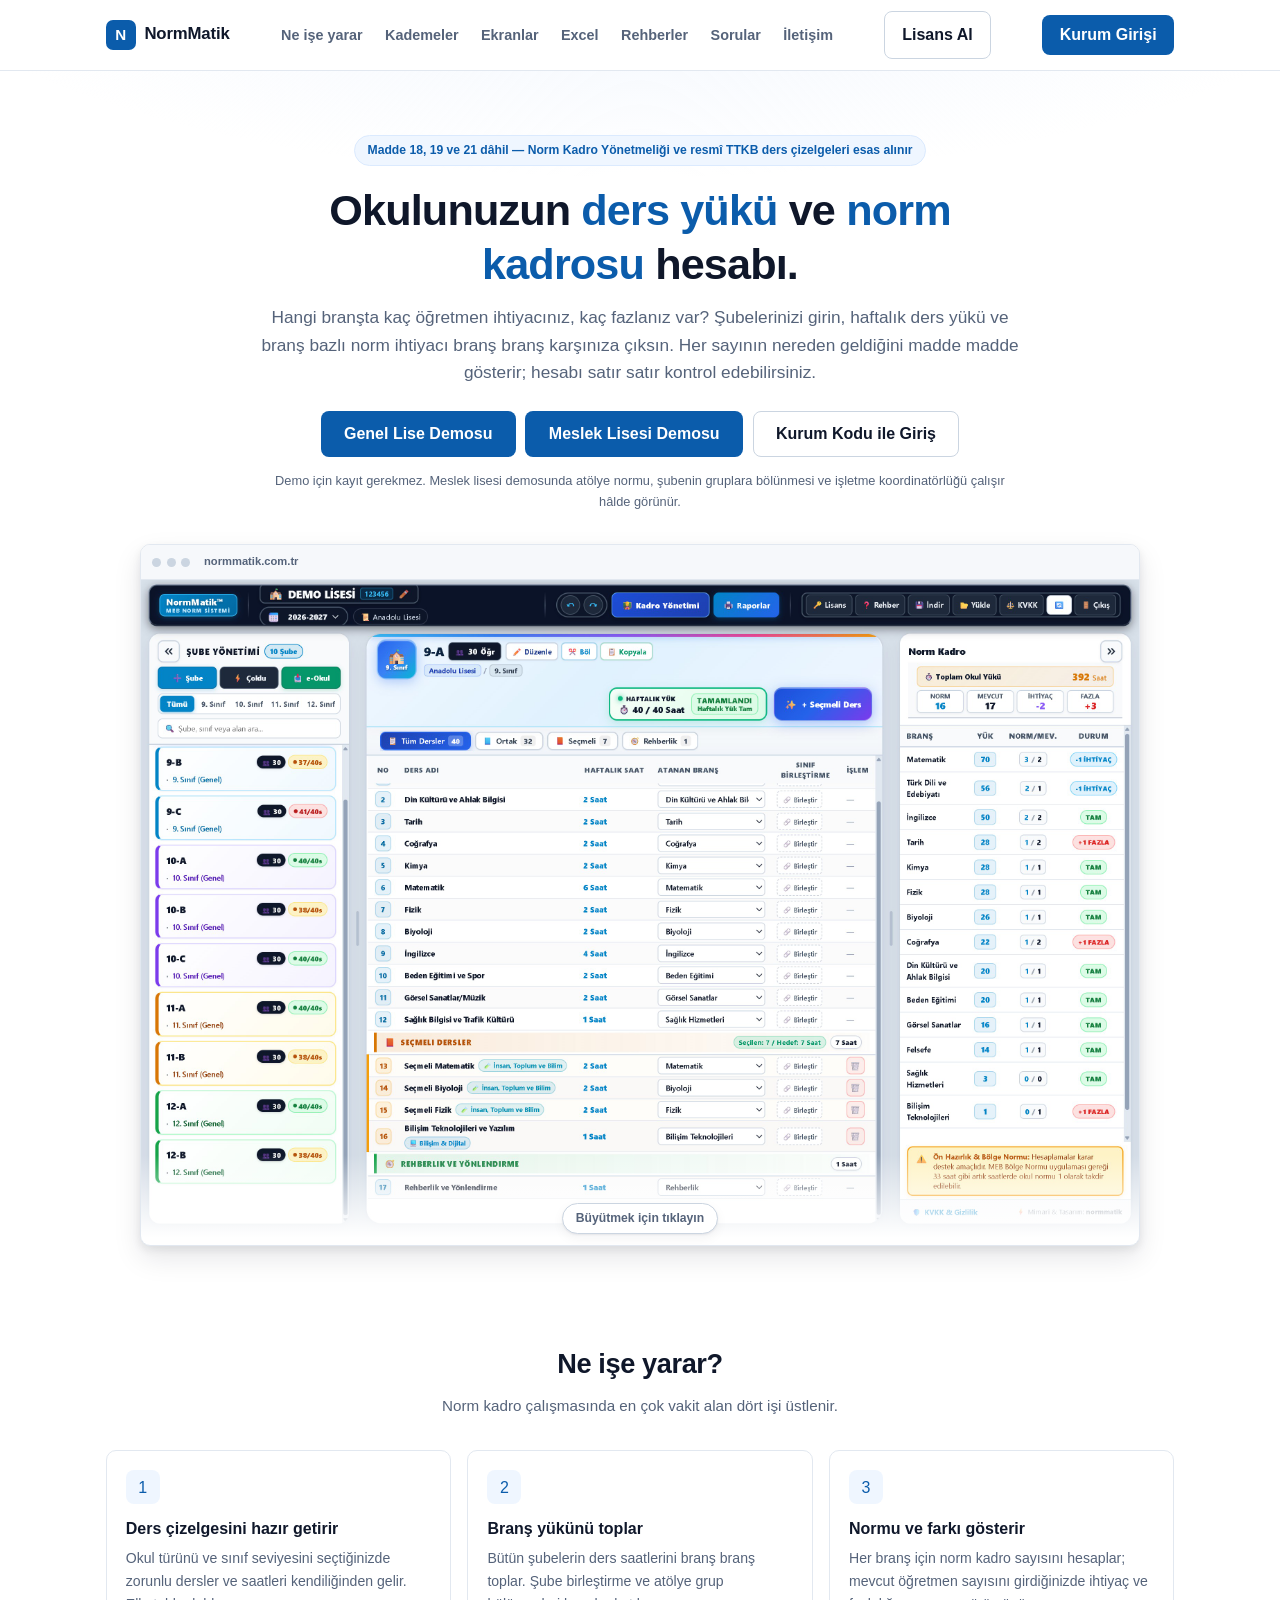
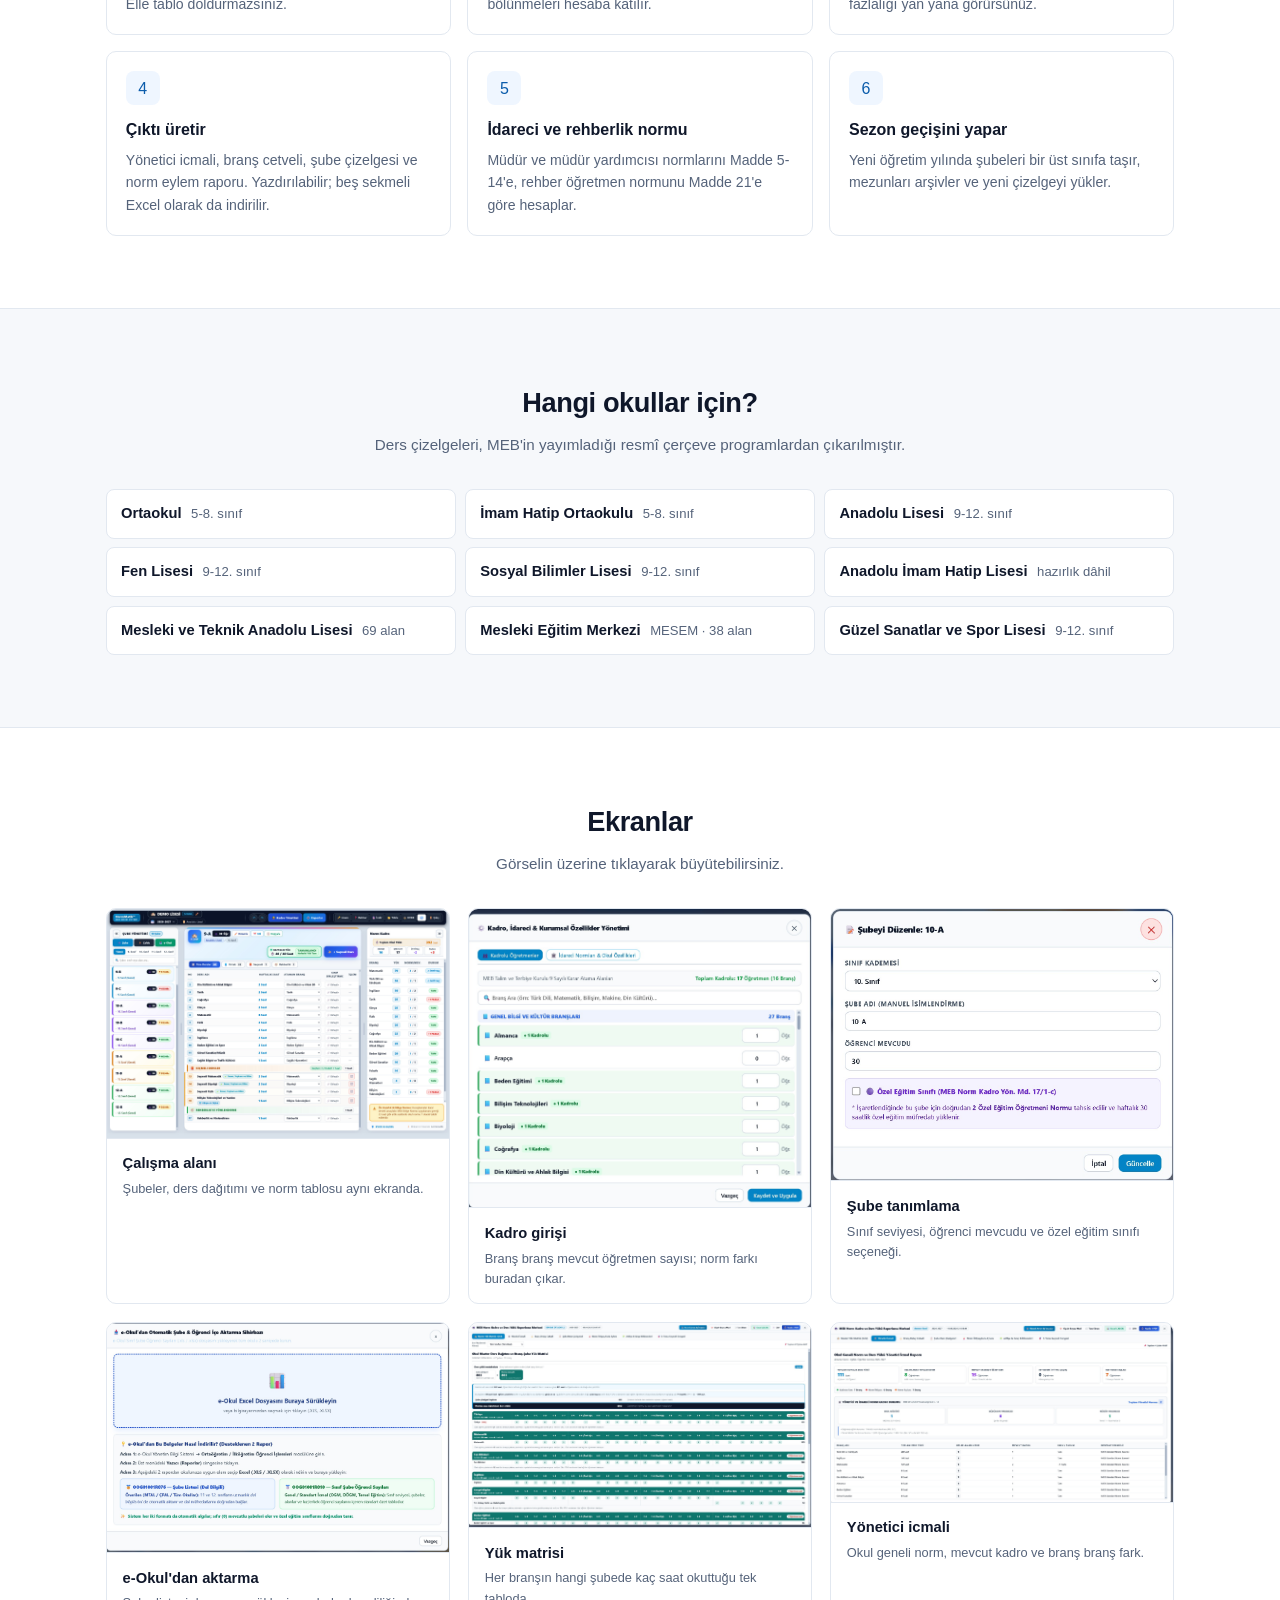
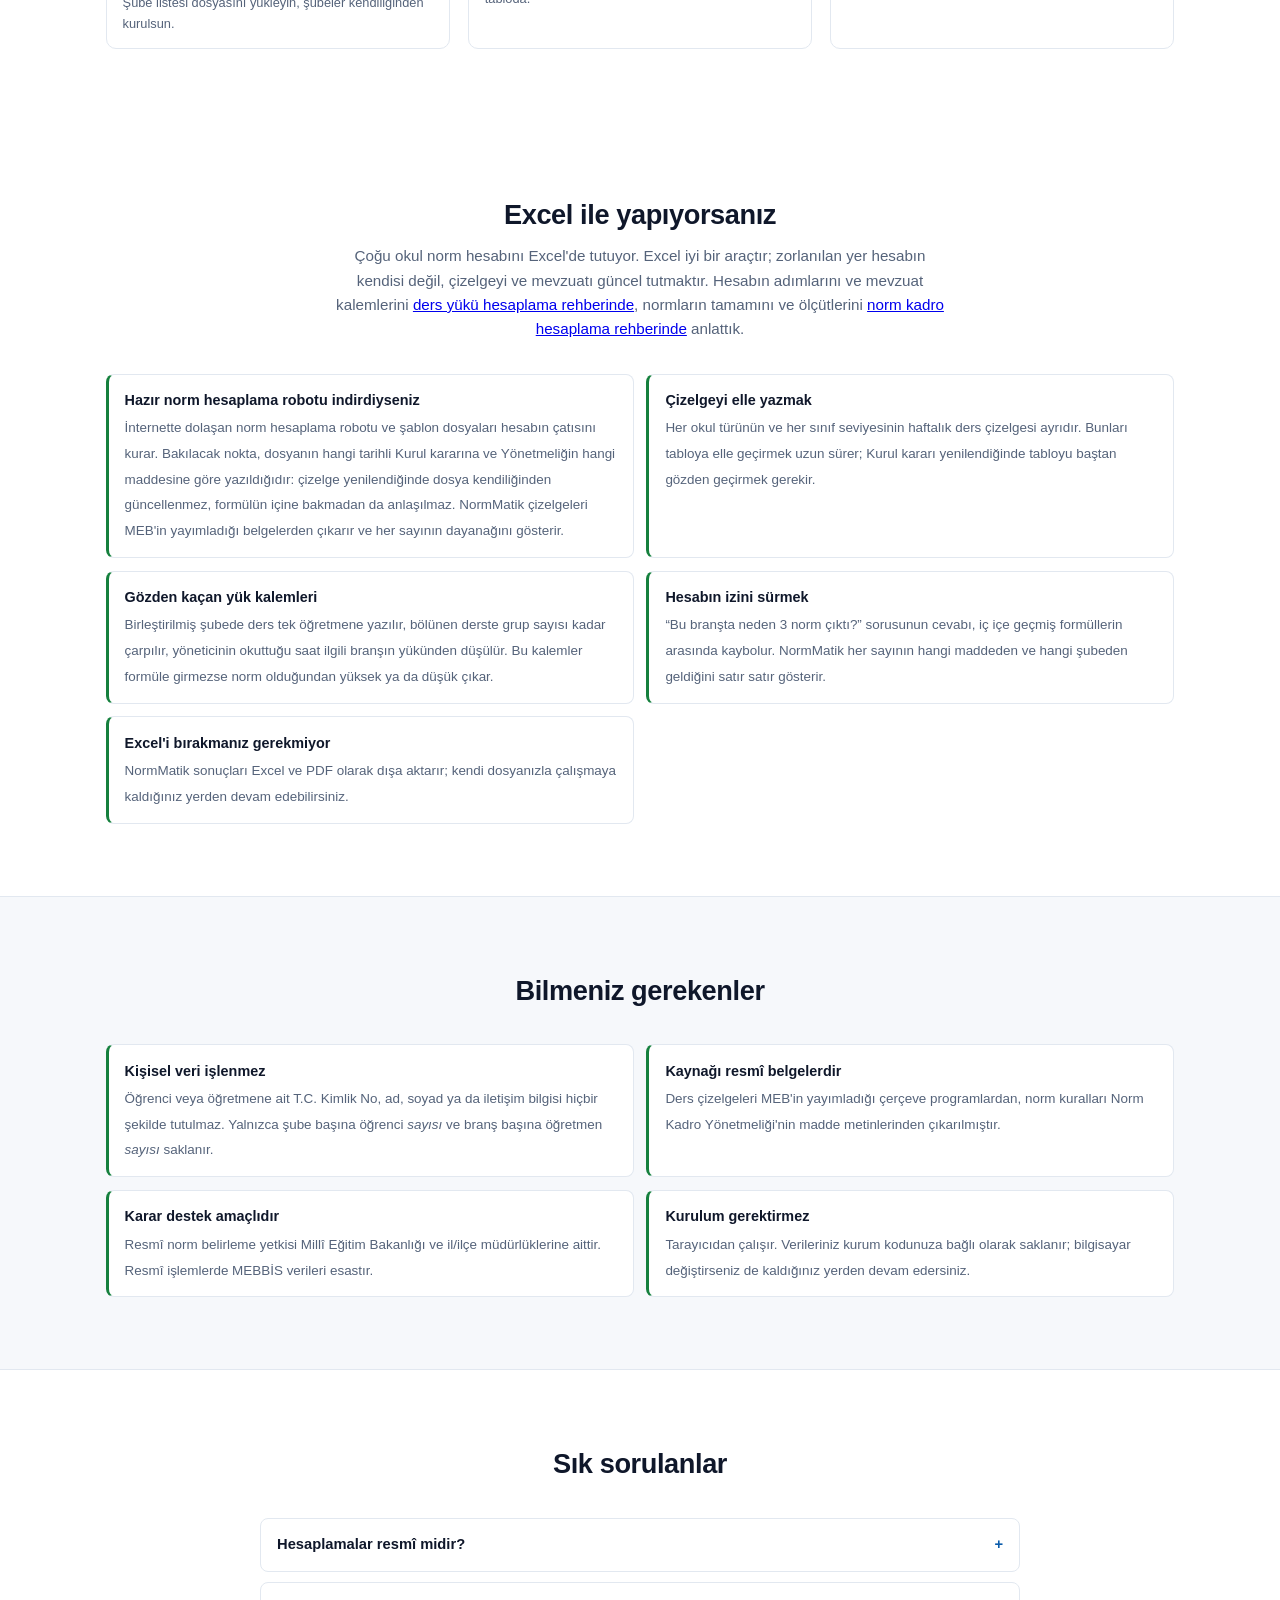
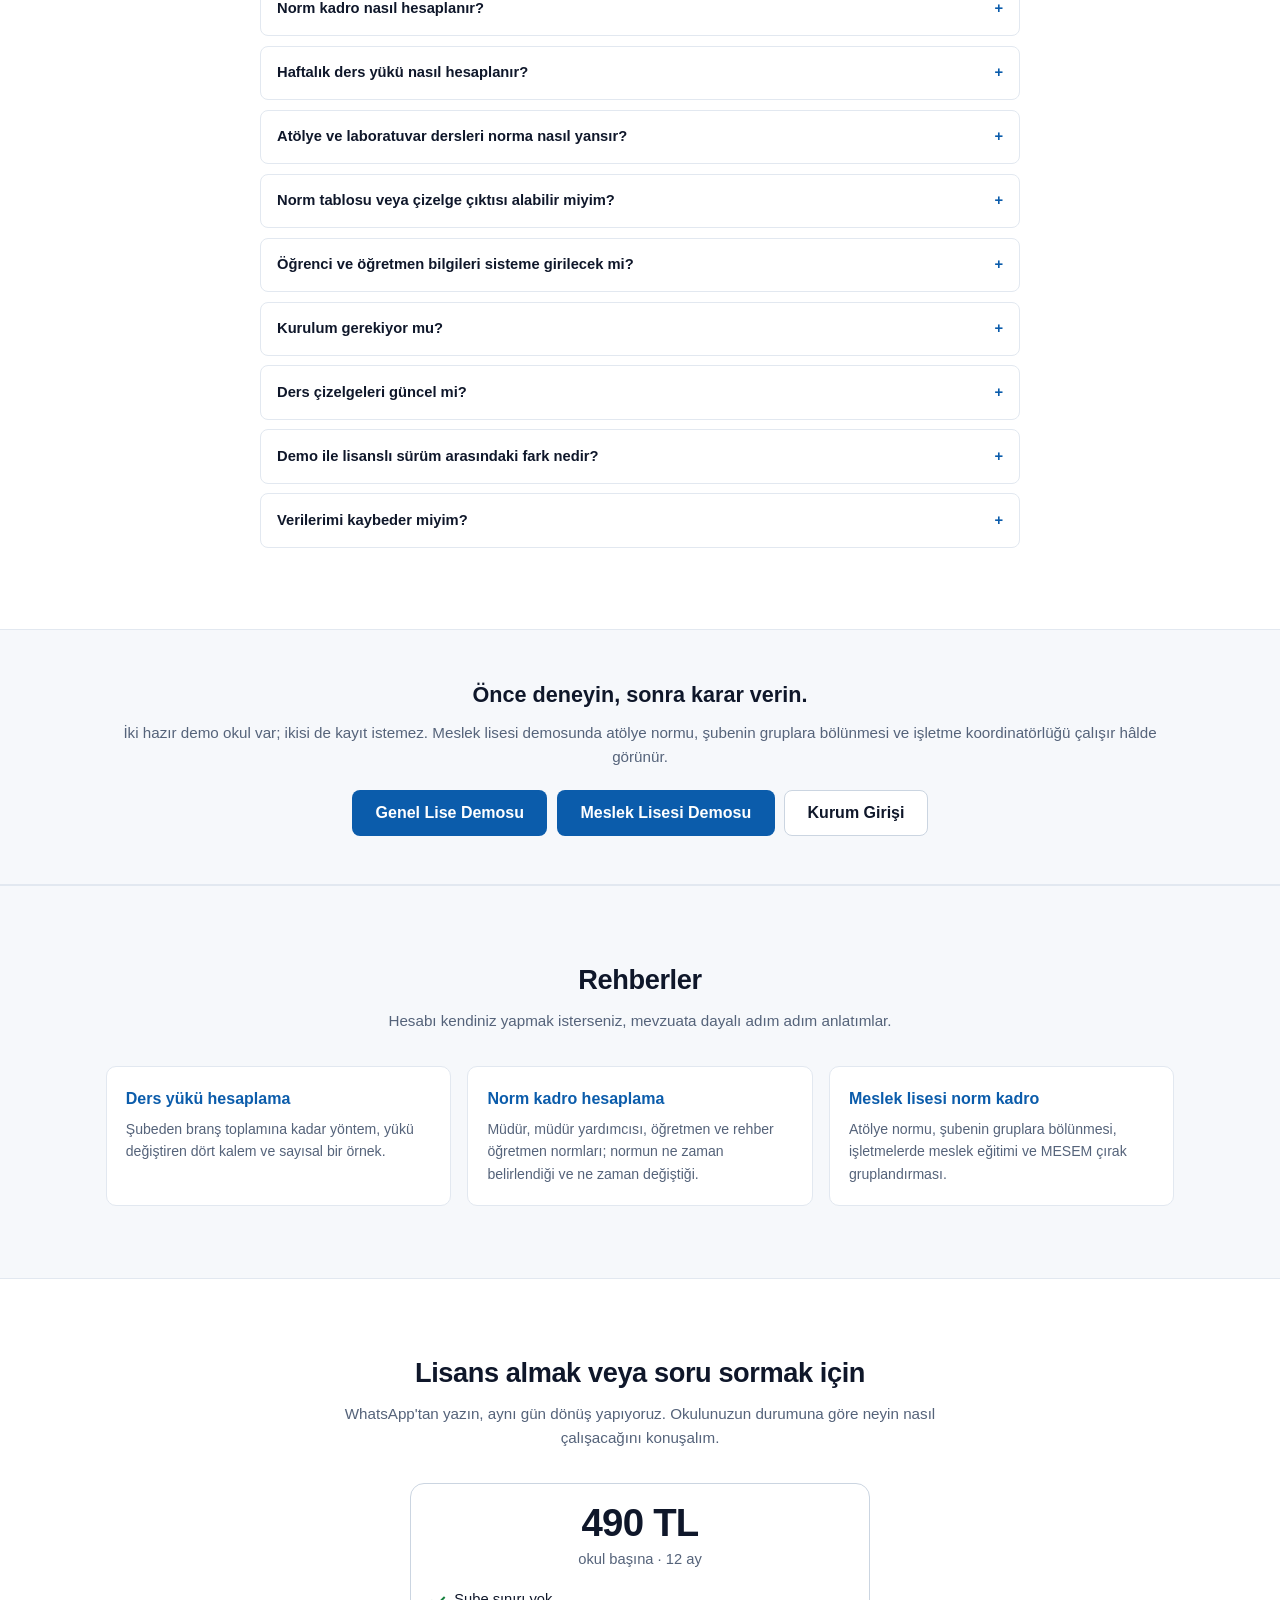
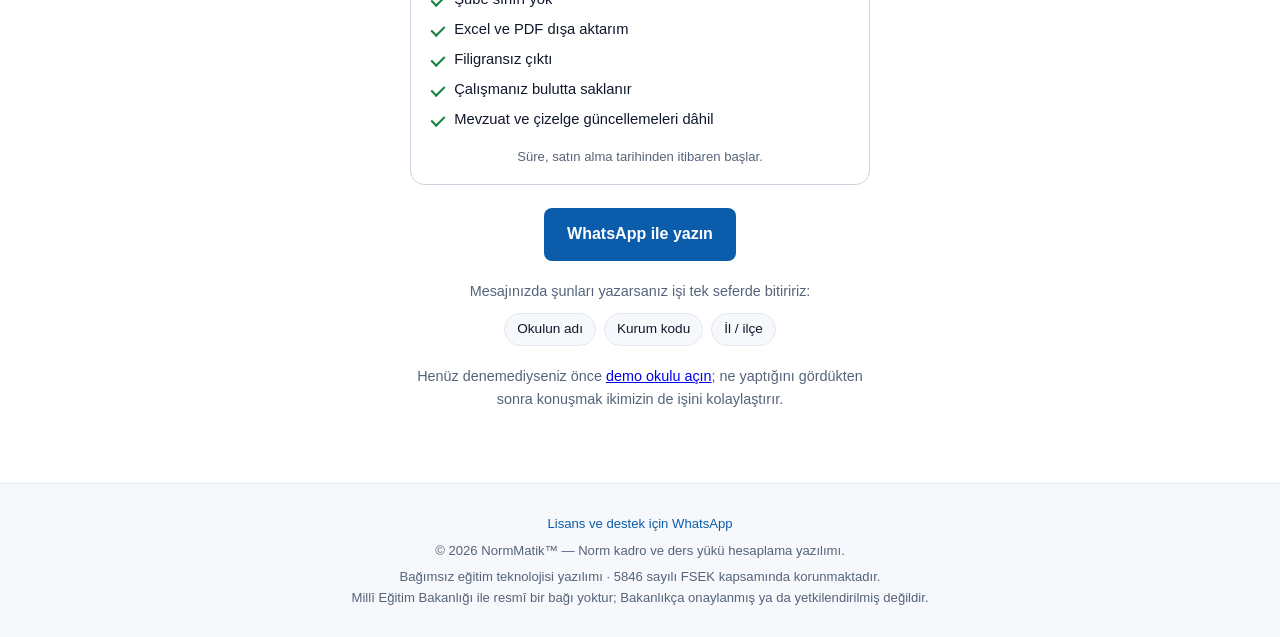
==== app.html @ 6f6fd588 "Guncelleme Co-Authored-By: Claude Opus 5 <noreply@anthropic.com>" ====
<!DOCTYPE html>
<html lang="tr" data-theme="light">
<head>
    <meta charset="UTF-8">
    <!-- Güvenlik politikası (Denetim G-03, 15.09.2026): sayfa yalnızca kendi dosyalarını ve
         Firebase uçlarını kullanabilir; veri başka bir adrese gönderilemez. Yeni bir dış
         adres eklenirse buraya da yazılmalı, yoksa tarayıcı sessizce engeller. -->
    <meta http-equiv="Content-Security-Policy" content="default-src 'self'; script-src 'self' 'unsafe-inline'; style-src 'self' 'unsafe-inline'; img-src 'self' data: blob:; font-src 'self' data:; connect-src 'self' https://identitytoolkit.googleapis.com https://securetoken.googleapis.com https://normmatik-85118-default-rtdb.europe-west1.firebasedatabase.app https://raw.githubusercontent.com; object-src 'none'; base-uri 'self'; form-action 'self'; frame-src 'none'">
    <!-- Çalışma alanı masaüstü düzenidir (css/app.css: en az 1200px). Telefon ve tablette
         `width=device-width` ile açılınca ekranın yalnız sol üçte biri görünüyor, norm paneli ve
         pencereler ekran dışında kalıyordu (Dalga 3 A-05/Y-15). Görünüm alanı 1200px'e
         sabitlenince tarayıcı sayfanın tamamını ekrana sığdırır; iki parmakla büyütülebilir. -->
    <meta name="viewport" content="width=1200">
    <title>NormMatik™ — MEB Norm Kadro ve Ders Yükü Çalışma Alanı</title>
    <!-- Calisma ekrani arama sonuclarinda cikmamali: tanitim sayfasi
         index.html'dir. Guvenlik amacli degil, dogru sayfanin one
         cikmasi icin. yonetim.html'de de ayni etiket var. -->
    <meta name="robots" content="noindex, nofollow">
    <meta name="description" content="MEB Norm Kadro ve Haftalık Ders Dağıtımı Çalışma Terminali">
    <link rel="stylesheet" href="css/app.css?v=20261029_2314">
    <!-- MARKA IKONU
         Google, arama sonucunda site adinin yanina bu ikonu koyar. Onceden
         burada bir `data:` URI (emoji) vardi; Google data URI favicon'lari
         KULLANMAZ ve kokteki eski favicon.ico'ya dusuyordu. Ikonlar artik
         gercek dosya ve sitenin marka isaretiyle ayni (mavi kare + beyaz N).
         Ureteci: tools/uret_favicon.py
         Surum etiketi (?v=) BILEREK YOK: Google favicon'u sabit adresten
         tarar, adres degisirse yeniden bulmasi gecikir. -->
    <link rel="icon" href="favicon.ico" sizes="any">
    <link rel="icon" type="image/png" sizes="96x96" href="icons/normmatik-96.png">
    <link rel="icon" type="image/png" sizes="192x192" href="icons/normmatik-192.png">
    <link rel="apple-touch-icon" sizes="180x180" href="icons/apple-touch-icon.png">
</head>
<body>

    <!-- ACILIS PERDESI
         Kullanici bildirimi (06.09.2026): "beyaz bir ekranda beklememeli."
         Olculdu: acilista Google sunucularina gidis-donus bekleniyor ve
         arayuz o bitene kadar cizilmiyordu; ekran bombos beyaz kaliyordu.
         Bu perde, sayfa acilir acilmaz (JS beklemeden) gorunur ve ilk cizim
         tamamlaninca kaldirilir. Agi hizlandirmaz; BEKLEMEYI GORUNUR kilar. -->
    <div id="acilis-perde" class="acilis-perde" role="status" aria-live="polite">
        <div class="acilis-ic">
            <div class="acilis-logo">NormMatik<span>&#8482;</span></div>
            <div class="acilis-cubuk"><i></i></div>
            <div class="acilis-metin" id="acilis-metin">Çalışma alanınız hazırlanıyor…</div>
        </div>
    </div>
    <script>
        // Perdeyi kaldirma yolu TEK yerde dursun: app.js de, yonetim.html de
        // bunu cagirir. Iki ayri kaldirma kodu zamanla ayrisirdi.
        window.acilisPerdesiniKaldir = function () {
            var p = document.getElementById("acilis-perde");
            if (!p) return;
            p.classList.add("gizle");
            setTimeout(function () { if (p.parentNode) p.remove(); }, 260);
        };
        // Emniyet: paket hic yuklenmezse ya da baslatma takilirsa kullanici
        // sonsuza kadar "hazirlaniyor" yazisina bakmasin.
        setTimeout(function () {
            var m = document.getElementById("acilis-metin");
            if (m) m.textContent = "Beklenenden uzun sürdü. Bağlantınızı kontrol edip sayfayı yenileyin.";
        }, 20000);
    </script>

    <!-- 1. ÜST BAŞLIK (EXECUTIVE MARKET TERMINAL HEADER) -->
    <header class="app-header" id="app-header">
        <!-- JS Tarafından Reaktif Olarak Doldurulur -->
    </header>

    <!-- 2. ANA ÇALIŞMA ALANI (ÜÇ BAĞIMSIZ YÜZEN ADA MİMARİSİ) -->
    <main class="main-workspace" id="main-workspace">
        
        <!-- YÜZEN GENİŞLETME BUTONLARI (PANELLER GİZLİYKEN ÇIKAR) -->
        <button class="btn-floating-expand left" id="btn-expand-left" style="display:none;" title="Sol Şube Panelini Aç">
            <svg width="24" height="24" viewBox="0 0 24 24" fill="none" stroke="currentColor" stroke-width="2.5" stroke-linecap="round" stroke-linejoin="round">
                <polyline points="13 17 18 12 13 7"></polyline>
                <polyline points="6 17 11 12 6 7"></polyline>
            </svg>
        </button>
        <button class="btn-floating-expand right" id="btn-expand-right" style="display:none;" title="Sağ Norm Panelini Aç">
            <svg width="24" height="24" viewBox="0 0 24 24" fill="none" stroke="currentColor" stroke-width="2.5" stroke-linecap="round" stroke-linejoin="round">
                <polyline points="11 17 6 12 11 7"></polyline>
                <polyline points="18 17 13 12 18 7"></polyline>
            </svg>
        </button>

        <!-- SOL PANEL: ŞUBE VE SINIF YÖNETİMİ -->
        <aside class="sidebar-left" id="sidebar-left">
            <!-- JS tarafından dinamik doldurulur -->
        </aside>

        <!-- SOL AYIRICI / DİNAMİK BOYUTLANDIRICI -->
        <div class="resizer-divider" id="resizer-left" title="Genişliği ayarlamak için sürükleyin"></div>

        <!-- ORTA PANEL: DERS DAĞITIMI VE PRIMARY FOCUS ÇALIŞMA ALANI -->
        <section class="middle-canvas" id="middle-canvas">
            <!-- JS tarafından dinamik doldurulur -->
        </section>

        <!-- SAĞ AYIRICI / DİNAMİK BOYUTLANDIRICI -->
        <div class="resizer-divider" id="resizer-right" title="Genişliği ayarlamak için sürükleyin"></div>

        <!-- SAĞ PANEL: KOMPAKT CANLI NORM VE KADRO TABLOSU -->
        <aside class="sidebar-right" id="sidebar-right">
            <!-- JS tarafından dinamik doldurulur -->
        </aside>

    </main>

    <!-- 3. MOBİL VE DAR EKRANLAR İÇİN ALT GEZİNME ÇUBUĞU (BOTTOM NAV) -->
    <nav class="mobile-bottom-nav" id="mobile-bottom-nav">
        <button class="mobile-nav-btn" data-target-tab="sections">
            <span class="nav-icon">📋</span>
            <span>Şubeler</span>
        </button>
        <button class="mobile-nav-btn active" data-target-tab="courses">
            <span class="nav-icon">📘</span>
            <span>Dersler</span>
        </button>
        <button class="mobile-nav-btn" data-target-tab="norms">
            <span class="nav-icon">📊</span>
            <span>Normlar</span>
        </button>
    </nav>

    <!-- TOAST BİLDİRİM KONTEYNERİ -->
    <div id="toast-container" class="toast-container"></div>

    <!-- XLSX / SheetJS Motoru (%100 Çevrimdışı Excel Desteği) -->
    <script src="js/xlsx.full.min.js"></script>
    
    <!-- ANA UYGULAMA PAKETİ -->
    <script src="js/bundle.js?v=20261029_2314"></script>

    <!-- GÜVENLİ OTURUM VE SAYFA YÖNETİCİSİ -->
    <script>
        document.addEventListener('DOMContentLoaded', () => {
            // Mobil Sekme Kontrolü
            const navBtns = document.querySelectorAll('.mobile-nav-btn');
            navBtns.forEach(btn => {
                btn.addEventListener('click', () => {
                    const targetTab = btn.getAttribute('data-target-tab');
                    document.body.setAttribute('data-mobile-tab', targetTab);
                    navBtns.forEach(b => b.classList.toggle('active', b === btn));
                });
            });
        });
    </script>
</body>
</html>
---- css/app.css ----
/* ==========================================================================
   MEB NORM KADRO & ŞUBE PLANLAMA SİSTEMİ - MODERN SAAS TASARIM SİSTEMİ (v5.3)
   Sade, Dingin, Göz Yormayan, Profesyonel Kurumsal Tasarım Dili
   ========================================================================== */

/* --- 1. TASARIM DEĞİŞKENLERİ VE TEMA SİSTEMİ (DESIGN TOKENS) --- */
/* ==========================================================================
   NORM DURUMU RENKLERİ  (2026-08-26, ölçümle belirlendi)
   ==========================================================================
   Tam / Fazla / İhtiyaç renkleri sabit yazılmıştı ve koyu temada kart
   zeminine karşı kontrast yetersiz kalıyordu (ölçüm: turuncu 2,91:1,
   kırmızı 3,03:1 — WCAG normal metin için 4,5:1 ister).

   Aşağıdaki iki palet ölçülerek seçildi; hepsi kendi zemininde >= 4,5:1:
       açık tema (beyaz/kart) : yeşil 5,02 · turuncu 5,18 · kırmızı 4,83
       koyu tema (#1e293b)    : yeşil 8,40 · turuncu 6,46 · kırmızı 5,29

   TON DEĞİŞMEDİ: yeşil yeşil, turuncu turuncu, kırmızı kırmızı kaldı.
   Döteranopide turuncu ile kırmızı ayrışmıyor (ΔE=3,1) ama uygulamada
   renk hiçbir zaman TEK BAŞINA bilgi taşımıyor; yanında her zaman
   "Tam" / "N Fazla" / "N İhtiyaç" yazısı var. Bu yüzden ton değiştirip
   normal gören çoğunluk için tanıdık düzeni bozmuyoruz.
   Denetim: python -X utf8 tools/denetim_renk.py
   ========================================================================== */
:root {
    --durum-tam: #15803d;
    --durum-fazla: #c2410c;
    --durum-ihtiyac: #dc2626;
}

:root {
    /* Ana Marka Renkleri (Kurumsal MEB Mavisi) */
    --primary: #0284c7;
    --primary-hover: #0369a1;
    --primary-light: #f0f9ff;
    --primary-border: #bae6fd;
    --primary-text: #0369a1;

    /* Nötr Zemin ve Kart Renkleri (Açık Tema - Ferah Slate) */
    --bg-base: #d8e0ea;         /* Belirgin kontrast için daha derin Slate-200 alt zemin rengi */
    --bg-panel: #ffffff;        /* Sol ve Sağ yan paneller */
    --bg-card: #ffffff;         /* Yükseltilmiş bembeyaz kart yüzeyleri */
    --bg-card-subtle: #f8fafc;  /* İkincil kartlar ve başlıklar */
    --bg-input: #ffffff;
    --bg-hover: #f1f5f9;

    /* Tipografi ve Kenarlıklar (Açık Tema) */
    --text-main: #0f172a;       /* Ana başlık ve metinler */
    --text-muted: #475569;      /* İkincil açıklamalar */
    --text-subtle: #94a3b8;     /* Yardımcı ipuçları ve ikonlar */
    
    --border-main: #cbd5e1;     /* Ana panel ve kart kenarlıkları */
    --border-subtle: #e2e8f0;   /* Tablo satır ayırıcıları */
    --border-focus: #0284c7;

    /* Kategori Renkleri (Dingin ve Pastel Tonlar) */
    --cat-ortak-bg: #f0f9ff;
    --cat-ortak-text: #0369a1;
    --cat-ortak-border: #bae6fd;

    --cat-meslek-bg: #faf5ff;
    --cat-meslek-text: #7e22ce;
    --cat-meslek-border: #e9d5ff;

    --cat-secmeli-bg: #fffbeb;
    --cat-secmeli-text: #b45309;
    --cat-secmeli-border: #fde68a;

    --cat-rehberlik-bg: #f0fdf4;
    --cat-rehberlik-text: #15803d;
    --cat-rehberlik-border: #bbf7d0;

    /* Durum Rozetleri (Sakin ve Okunaklı) */
    --status-success-bg: #f0fdf4;
    --status-success-text: #166534;
    --status-success-border: #bbf7d0;

    --status-warning-bg: #fffbeb;
    --status-warning-text: #9a3412;
    --status-warning-border: #fed7aa;

    --status-danger-bg: #fef2f2;
    --status-danger-text: #991b1b;
    --status-danger-border: #fecaca;

    /* Geometri ve Gölgeler */
    --radius-sm: 6px;
    --radius-md: 8px;
    --radius-lg: 12px;
    --radius-full: 9999px;

    --shadow-sm: 0 1px 2px 0 rgba(0, 0, 0, 0.04);
    --shadow-md: 0 4px 6px -1px rgba(0, 0, 0, 0.06), 0 2px 4px -2px rgba(0, 0, 0, 0.03);
    --shadow-lg: 0 10px 15px -3px rgba(0, 0, 0, 0.08), 0 4px 6px -4px rgba(0, 0, 0, 0.03);

    /* Modal & Dialog Tokens (Açık Tema) */
    --modal-overlay-bg: rgba(15, 23, 42, 0.65);
    --modal-bg: #ffffff;
    --modal-header-bg: #f8fafc;
    --modal-footer-bg: #f8fafc;
    --modal-border: #cbd5e1;
    --modal-shadow: 0 25px 50px -12px rgba(15, 23, 42, 0.35), 0 0 0 1px rgba(0, 0, 0, 0.08);
    --modal-title-color: #0f172a;
    --input-border: #cbd5e1;
    --input-bg: #ffffff;
    --input-focus-border: #0284c7;
    --input-focus-shadow: rgba(2, 132, 199, 0.15);

    --scrollbar-track: #e2e8f0;
    --scrollbar-thumb: #94a3b8;
    --scrollbar-thumb-hover: #64748b;
}

/* --- 2. KOYU TEMA (DARK MODE - AÇIK RENKLİ ZEMİN ÜZERİNDE YÜZEN KOYU ADALAR) --- */

/* --- 3. TEMEL YAPI VE SIFIRLAMA (BASE STYLES) --- */
* {
    box-sizing: border-box;
    margin: 0;
    padding: 0;
    font-family: -apple-system, BlinkMacSystemFont, "Segoe UI", Roboto, "Helvetica Neue", Arial, sans-serif;
    transition: background-color 0.15s ease, border-color 0.15s ease, color 0.15s ease;
}

html, body {
    height: 100vh;
    max-height: 100vh;
    overflow: hidden;
    background-color: var(--bg-base);
    color: var(--text-main);
    font-size: 14px;
    line-height: 1.5;
}

body {
    display: flex;
    flex-direction: column;
}

/* --- 4. ÜST BAŞLIK ÇUBUĞU (APP HEADER) - MEDIUM SLATE GREY / AÇIK KOYU GRİ THEME --- */
.app-header {
    height: 86px;
    min-height: 86px;
    margin: 0.65rem 0.85rem 0.45rem 0.85rem;
    border-radius: var(--radius-lg);
    background: linear-gradient(135deg, #475569 0%, #3b4758 50%, #334155 100%);
    border: 1.5px solid #64748b;
    display: flex;
    align-items: center;
    justify-content: space-between;
    padding: 0.5rem 1.45rem;
    z-index: 100;
    flex-shrink: 0;
    box-shadow: 0 10px 28px -4px rgba(0, 0, 0, 0.25), 0 2px 6px -2px rgba(0, 0, 0, 0.12), inset 0 1px 0 rgba(255, 255, 255, 0.22);
    position: relative;
    backdrop-filter: blur(24px);
    transition: all 0.25s ease;
}

/* Sol Blok: Logo & Kurumsal Kimlik */
.logo-badge-executive {
    display: flex;
    align-items: center;
    gap: 0.75rem;
    padding: 0.45rem 0.95rem;
    background: linear-gradient(135deg, #1e3a8a 0%, #0369a1 100%);
    border: 1.5px solid #60a5fa;
    border-radius: var(--radius-lg);
    box-shadow: 0 2px 10px rgba(30, 58, 138, 0.25), inset 0 1px 0 rgba(255, 255, 255, 0.35);
    transition: all 0.25s ease;
}

.logo-badge-executive:hover {
    box-shadow: 0 0 20px rgba(30, 58, 138, 0.45);
    transform: translateY(-1px);
}

.logo-text-executive {
    display: flex;
    flex-direction: column;
}

.logo-brand-title {
    font-size: 1rem;
    font-weight: 900;
    letter-spacing: 0.04em;
    color: #ffffff;
    line-height: 1.1;
    text-shadow: 0 1px 3px rgba(0,0,0,0.3);
}

.logo-brand-sub {
    font-size: 0.58rem;
    font-weight: 800;
    letter-spacing: 0.12em;
    color: #bae6fd;
    line-height: 1;
    margin-top: 0.15rem;
}

.header-section-module {
    display: flex;
    align-items: center;
    gap: 0.65rem;
    flex-shrink: 0;
}

.header-section-module.section-school-info {
    flex: 1 1 auto;
    min-width: 160px;
    max-width: 420px;
    overflow: hidden;
}

.header-terminal-divider {
    width: 2px;
    height: 46px;
    background: linear-gradient(180deg, transparent 0%, rgba(148, 163, 184, 0.3) 50%, transparent 100%);
    border-radius: 9999px;
    flex-shrink: 0;
    margin: 0 0.55rem;
}

.school-executive-cluster {
    display: flex;
    flex-direction: column;
    gap: 0.28rem;
}

.school-title-executive {
    font-weight: 900;
    letter-spacing: -0.015em;
    cursor: pointer;
    padding: 0.2rem 0.65rem;
    border-radius: var(--radius-md);
    color: #ffffff;
    background: rgba(15, 23, 42, 0.8);
    border: 1.5px solid #475569;
    transition: all 0.2s cubic-bezier(0.4, 0, 0.2, 1);
    display: inline-flex;
    align-items: center;
    gap: 0.45rem;
    max-width: clamp(180px, 25vw, 380px);
    overflow: hidden;
    white-space: nowrap;
    text-shadow: 0 1px 2px rgba(0, 0, 0, 0.5);
    box-shadow: 0 2px 6px rgba(0, 0, 0, 0.25);
}

.school-name-text {
    overflow: hidden;
    text-overflow: ellipsis;
    white-space: nowrap;
    display: inline-block;
    max-width: 100%;
}

.school-title-executive:hover {
    background: #1e293b;
    border-color: #f59e0b;
    color: #fef08a;
    transform: translateY(-1px);
    box-shadow: 0 4px 12px rgba(0, 0, 0, 0.3);
}

.school-title-executive .edit-pen-icon {
    font-size: 0.9rem;
    opacity: 0.75;
    transition: transform 0.2s ease, opacity 0.2s ease;
}

.school-title-executive:hover .edit-pen-icon {
    transform: scale(1.15) rotate(15deg);
    opacity: 1;
}

.school-meta-pills {
    display: flex;
    align-items: center;
    gap: 0.65rem;
    white-space: nowrap;
    flex-wrap: nowrap;
}

.school-type-tag {
    font-size: 0.76rem;
    background: rgba(15, 23, 42, 0.55);
    color: #cbd5e1;
    padding: 0.25rem 0.75rem;
    border-radius: var(--radius-full);
    font-weight: 600;
    border: 1px solid rgba(148, 163, 184, 0.25);
    letter-spacing: 0.01em;
    display: inline-flex;
    align-items: center;
    gap: 0.4rem;
}

/* Sezon Seçici Kapsülü */
.season-pill-box {
    display: inline-flex;
    align-items: center;
    gap: 0.45rem;
    padding: 0.26rem 0.75rem;
    background: rgba(15, 23, 42, 0.75);
    border: 1.5px solid #475569;
    border-radius: var(--radius-full);
    box-shadow: 0 2px 6px rgba(0, 0, 0, 0.25);
    transition: all 0.2s ease;
}

.season-pill-box:hover {
    border-color: #38bdf8;
    box-shadow: 0 0 12px rgba(56, 189, 248, 0.35);
}

.season-pill-icon {
    font-size: 1.05rem;
}

.season-pill-select {
    padding: 0.1rem 0.2rem;
    font-size: 0.82rem;
    font-weight: 800;
    border: none;
    background: transparent;
    color: #f1f5f9;
    cursor: pointer;
    outline: none;
}

/* AÇILIR LİSTEDEKİ SEÇENEKLER
   Kutunun kendisi KOYU başlık şeridinin üzerinde durduğu için yazı rengi
   neredeyse beyaz (#f1f5f9). <option> etiketleri bu rengi miras alıyor,
   ama açılır listeyi işletim sistemi BEYAZ zeminde çiziyordu: beyaz üstüne
   beyaz. Sonuç, yalnızca seçili satırın (mavi zemin) okunabilmesiydi;
   diğer yıllar görünmüyordu.
   Bu yüzden option'un hem yazı hem zemin rengi AÇIKÇA veriliyor; kullanıcının
   işletim sistemi koyu temada olsa da liste okunur kalır. */
.season-pill-select option {
    color: #0f172a;
    background-color: #ffffff;
    font-weight: 600;
}

/* Sağ Blok: Sade Dairesel Geri/İleri & Aksiyonlar (Standart 36px Yükseklik) */
.history-controls-minimal {
    display: inline-flex;
    align-items: center;
    gap: 0.35rem;
    height: 36px;
    box-sizing: border-box;
    background: rgba(15, 23, 42, 0.75);
    border: 1.5px solid #475569;
    border-radius: var(--radius-full);
    padding: 0 0.35rem;
    box-shadow: 0 2px 6px rgba(0, 0, 0, 0.25);
}

.btn-history-circle {
    width: 28px;
    height: 28px;
    min-width: 28px;
    box-sizing: border-box;
    border-radius: 50%;
    border: 1px solid #475569;
    background: #1e293b;
    color: #38bdf8;
    display: flex;
    align-items: center;
    justify-content: center;
    font-size: 1.05rem;
    font-weight: 900;
    cursor: pointer;
    transition: all 0.2s cubic-bezier(0.4, 0, 0.2, 1);
    user-select: none;
    padding: 0;
    margin: 0;
}

.btn-history-circle:hover {
    background: #0284c7;
    color: #ffffff;
    border-color: #38bdf8;
    transform: scale(1.08);
    box-shadow: 0 0 14px rgba(56, 189, 248, 0.5);
}

.btn-history-circle:active {
    transform: scale(0.95);
}

.btn-header-elevated {
    display: inline-flex !important;
    align-items: center !important;
    justify-content: center !important;
    gap: 0.45rem !important;
    height: 36px !important;
    min-height: 36px !important;
    box-sizing: border-box !important;
    padding: 0 0.95rem !important;
    font-weight: 800 !important;
    font-size: 0.82rem !important;
    border-radius: 8px !important;
    box-shadow: 0 2px 8px rgba(0, 0, 0, 0.3) !important;
    letter-spacing: 0.02em !important;
    line-height: 1 !important;
    margin: 0 !important;
    transition: all 0.2s cubic-bezier(0.4, 0, 0.2, 1) !important;
}

.btn-header-elevated:hover {
    transform: translateY(-1.5px) !important;
    box-shadow: 0 4px 14px rgba(56, 189, 248, 0.4) !important;
}

.btn-staff-academic {
    background: linear-gradient(135deg, #1e40af 0%, #1d4ed8 100%) !important;
    color: #ffffff !important;
    border: 1px solid #60a5fa !important;
}

.btn-staff-vocational {
    background: linear-gradient(135deg, #6b21a8 0%, #7e22ce 100%) !important;
    color: #ffffff !important;
    border: 1px solid #c084fc !important;
}

.header-toolbar-group {
    display: flex;
    align-items: center;
    gap: 0.35rem;
    height: 36px;
    box-sizing: border-box;
    padding: 0 0.45rem;
    background: rgba(15, 23, 42, 0.75);
    border: 1.5px solid #475569;
    border-radius: 8px;
    box-shadow: 0 2px 6px rgba(0, 0, 0, 0.25);
}

.btn-header-tool {
    display: inline-flex !important;
    align-items: center !important;
    justify-content: center !important;
    gap: 0.35rem !important;
    height: 28px !important;
    min-height: 28px !important;
    box-sizing: border-box !important;
    padding: 0 0.65rem !important;
    font-size: 0.8rem !important;
    font-weight: 700 !important;
    border-radius: 6px !important;
    border: 1px solid #475569 !important;
    background: #1e293b !important;
    color: #f1f5f9 !important;
    cursor: pointer;
    line-height: 1 !important;
    margin: 0 !important;
    transition: all 0.2s ease;
}

.btn-header-tool:hover {
    border-color: #38bdf8 !important;
    color: #38bdf8 !important;
    background: #334155 !important;
    transform: translateY(-1px);
    box-shadow: 0 0 10px rgba(56, 189, 248, 0.3);
}


.header-toolbar-group .btn-danger-outline {
    height: 28px !important;
    min-height: 28px !important;
    box-sizing: border-box !important;
    display: inline-flex !important;
    align-items: center !important;
    justify-content: center !important;
    padding: 0 0.65rem !important;
    font-size: 0.8rem !important;
    font-weight: 700 !important;
    border-radius: 6px !important;
    line-height: 1 !important;
    margin: 0 !important;
}

.sidebar-right-footer {
    display: flex;
    align-items: center;
    justify-content: center;
    padding: 0.5rem 0.75rem;
    border-top: 1px solid var(--border-main);
    background: var(--bg-panel);
}

.dev-subtle-watermark {
    font-size: 0.68rem;
    color: var(--text-muted);
    opacity: 0.65;
    letter-spacing: 0.03em;
    user-select: none;
    transition: opacity 0.2s ease;
}

.dev-subtle-watermark:hover {
    opacity: 1;
    color: var(--primary);
}

/* --- 5. ÜÇ PANELLİ YÜZEN ADA ÇALIŞMA ALANI (THREE FLOATING ISLANDS WORKSPACE) --- */
.main-workspace,
.workspace-layout {
    flex: 1;
    display: flex;
    height: calc(100vh - 104px);
    max-height: calc(100vh - 104px);
    overflow: hidden;
    position: relative;
    width: 100%;
    background-color: var(--bg-base); /* Koyu zemin tüm adaların altında ve çevresinde kesintisiz akar */
    padding: 0.45rem 0.85rem 0.85rem 0.85rem;
    gap: 0.58rem; /* Orijinalden %5 artırılmış hassas mesafe */
    box-sizing: border-box;
}

.resizer-divider {
    width: 10px !important;
    background: transparent !important;
    cursor: col-resize !important;
    user-select: none !important;
    touch-action: none !important;
    z-index: 50 !important;
    transition: all 0.2s ease !important;
    position: relative !important;
    display: flex !important;
    align-items: center !important;
    justify-content: center !important;
    flex-shrink: 0 !important;
}

.resizer-divider::after {
    content: "";
    width: 3.5px;
    height: 44px;
    border-radius: var(--radius-full);
    background: rgba(148, 163, 184, 0.45);
    transition: all 0.2s ease;
}

.resizer-divider:hover::after,
.resizer-divider.resizing::after {
    background: var(--primary);
    height: 64px;
    width: 5px;
    box-shadow: 0 0 10px rgba(2, 132, 199, 0.5);
}

/* Panel Kapatma / Gizleme Butonları (Header Icon Buttons) */
.btn-panel-toggle {
    display: inline-flex;
    align-items: center;
    justify-content: center;
    width: 32px;
    height: 32px;
    min-width: 32px;
    border-radius: 8px;
    border: 1.5px solid #cbd5e1;
    background: #f8fafc;
    color: #1e293b;
    cursor: pointer;
    padding: 0;
    transition: all 0.2s cubic-bezier(0.16, 1, 0.3, 1);
    flex-shrink: 0;
    box-shadow: 0 1px 3px rgba(0, 0, 0, 0.06);
}

.btn-panel-toggle:hover {
    background: #0284c7;
    color: #ffffff;
    border-color: #0284c7;
    transform: scale(1.08);
    box-shadow: 0 4px 14px rgba(2, 132, 199, 0.4);
}

/* Yüzen Panel Açma / Genişletme Dalgakıran Butonları (Gizleme Butonuyla Birebir Aynı Hizada & Akıcı Animasyonlu) */
.btn-floating-expand {
    position: absolute;
    top: 18px; /* Gizleme butonu ile %100 aynı dikey hizada */
    transform: none;
    z-index: 60;
    width: 36px;
    height: 38px;
    display: flex;
    align-items: center;
    justify-content: center;
    cursor: pointer;
    background: linear-gradient(135deg, #0284c7 0%, #0369a1 100%);
    color: #ffffff;
    border: 1.5px solid rgba(255, 255, 255, 0.45);
    box-shadow: 0 4px 16px rgba(2, 132, 199, 0.45), 0 0 12px rgba(56, 189, 248, 0.35);
    transition: all 0.22s cubic-bezier(0.16, 1, 0.3, 1);
    padding: 0;
}

.btn-floating-expand:hover {
    background: linear-gradient(135deg, #0ea5e9 0%, #0284c7 100%);
    box-shadow: 0 6px 22px rgba(2, 132, 199, 0.7), 0 0 18px rgba(56, 189, 248, 0.75);
    transform: scale(1.12);
}

.btn-floating-expand.left {
    left: 0;
    border-top-left-radius: 0;
    border-bottom-left-radius: 0;
    border-top-right-radius: 10px;
    border-bottom-right-radius: 10px;
    border-left: none;
    animation: morphGlideLeft 0.32s cubic-bezier(0.16, 1, 0.3, 1) forwards;
}

.btn-floating-expand.right {
    right: 0;
    border-top-right-radius: 0;
    border-bottom-right-radius: 0;
    border-top-left-radius: 10px;
    border-bottom-left-radius: 10px;
    border-right: none;
    animation: morphGlideRight 0.32s cubic-bezier(0.16, 1, 0.3, 1) forwards;
}

@keyframes morphGlideLeft {
    0% {
        left: 240px;
        opacity: 0;
        transform: scale(0.75) rotate(-45deg);
    }
    60% {
        opacity: 0.9;
        transform: scale(1.06) rotate(0deg);
    }
    100% {
        left: 0;
        opacity: 1;
        transform: scale(1) rotate(0deg);
    }
}

@keyframes morphGlideRight {
    0% {
        right: 280px;
        opacity: 0;
        transform: scale(0.75) rotate(45deg);
    }
    60% {
        opacity: 0.9;
        transform: scale(1.06) rotate(0deg);
    }
    100% {
        right: 0;
        opacity: 1;
        transform: scale(1) rotate(0deg);
    }
}

/* --- 6. SOL PANEL: BAĞIMSIZ YÜZEN ŞUBE VE SINIF ADASI (FLOATING LEFT ISLAND) --- */
.sidebar-left {
    background: var(--bg-card);
    border: 1px solid var(--border-main);
    border-radius: 16px;
    box-shadow: 0 10px 25px -4px rgba(15, 23, 42, 0.08), 0 2px 6px -2px rgba(15, 23, 42, 0.04);
    display: flex;
    flex-direction: column;
    flex-shrink: 0;
    height: 100%;
    max-height: 100%;
    overflow: hidden;
    position: relative;
    transition: width 0.3s cubic-bezier(0.16, 1, 0.3, 1), opacity 0.22s ease, margin 0.3s cubic-bezier(0.16, 1, 0.3, 1), transform 0.3s cubic-bezier(0.16, 1, 0.3, 1);
    will-change: width, opacity, transform;
}

.sidebar-left.collapsed {
    width: 0px !important;
    min-width: 0 !important;
    padding: 0 !important;
    margin: 0 !important;
    border: none !important;
    box-shadow: none !important;
    opacity: 0 !important;
    pointer-events: none !important;
    transform: translateX(-30px);
}

.grade-tab-btn {
    padding: 0.25rem 0.6rem;
    font-size: 0.74rem;
    font-weight: 700;
    border: 1.5px solid #cbd5e1;
    background: #e2e8f0;
    color: #1e293b;
    border-radius: 8px;
    cursor: pointer;
    white-space: nowrap;
    transition: all 0.15s ease;
    user-select: none;
}

.grade-tab-btn:hover {
    background: #cbd5e1;
    color: #0f172a;
    border-color: #94a3b8;
}

.grade-tab-btn.active {
    background: linear-gradient(135deg, #1e40af 0%, #0284c7 100%);
    color: #ffffff;
    border-color: #0284c7;
    box-shadow: 0 2px 8px rgba(2, 132, 199, 0.35);
}

.search-icon {
    position: absolute;
    left: 0.45rem;
    top: 50%;
    transform: translateY(-50%);
    font-size: 0.72rem;
    color: var(--text-subtle);
}

.sections-list {
    flex: 1 1 0;
    height: 0;
    min-height: 0;
    overflow-y: scroll !important;
    padding: 0.65rem 0.55rem;
    display: flex;
    flex-direction: column;
    gap: 0.6rem;
}

.section-card {
    background: #ffffff;
    border: 1.5px solid #e2e8f0;
    border-radius: 10px;
    padding: 0.55rem 0.75rem;
    cursor: pointer;
    transition: all 0.2s cubic-bezier(0.16, 1, 0.3, 1);
    border-left: 5px solid #64748b;
    box-shadow: 0 1px 3px -1px rgba(15, 23, 42, 0.06);
    display: flex;
    flex-direction: column;
    gap: 0.3rem;
    position: relative;
}

/* 9. Sınıf: Dinamik Kurumsal Mavi */
.section-card.card-grade-9 {
    background: linear-gradient(135deg, #ffffff 0%, #f0f9ff 100%);
    border-color: #bae6fd;
    border-left: 5px solid #0284c7;
}
.section-card.card-grade-9 .sec-branch-text {
    color: #0369a1;
}

/* 10. Sınıf: Asil İndigo / Mor */
.section-card.card-grade-10 {
    background: linear-gradient(135deg, #ffffff 0%, #f5f3ff 100%);
    border-color: #ddd6fe;
    border-left: 5px solid #7c3aed;
}
.section-card.card-grade-10 .sec-branch-text {
    color: #5b21b6;
}

/* 11. Sınıf: Sıcak Kehribar / Karamel */
.section-card.card-grade-11 {
    background: linear-gradient(135deg, #ffffff 0%, #fffbeb 100%);
    border-color: #fde68a;
    border-left: 5px solid #d97706;
}
.section-card.card-grade-11 .sec-branch-text {
    color: #92400e;
}

/* 12. Sınıf: Zengin Zümrüt / Orman Yeşili */
.section-card.card-grade-12 {
    background: linear-gradient(135deg, #ffffff 0%, #f0fdf4 100%);
    border-color: #bbf7d0;
    border-left: 5px solid #16a34a;
}
.section-card.card-grade-12 .sec-branch-text {
    color: #166534;
}

/* Hazırlık Sınıfı: Canlı Petrol / Derin Teal */
.section-card.card-grade-hazirlik {
    background: linear-gradient(135deg, #ffffff 0%, #f0fdfa 100%);
    border-color: #99f6e4;
    border-left: 5px solid #0d9488;
}
.section-card.card-grade-hazirlik .sec-branch-text {
    color: #115e59;
}

/* Özel Eğitim Sınıfı: Asil Mürdüm / Fuşya */
.section-card.card-grade-special-edu {
    background: linear-gradient(135deg, #ffffff 0%, #faf5ff 100%) !important;
    border-color: #e9d5ff !important;
    border-left: 5px solid #9333ea !important;
}
.section-card.card-grade-special-edu .sec-branch-text {
    color: #7e22ce;
    font-weight: 800;
}

.section-card:hover {
    transform: translateY(-2px);
    box-shadow: 0 8px 18px -3px rgba(15, 23, 42, 0.1), 0 3px 6px -2px rgba(15, 23, 42, 0.05);
}

.section-card.active {
    background: #ffffff !important;
    border-color: #2563eb !important;
    box-shadow: 0 0 0 2px #2563eb, 0 8px 20px -3px rgba(37, 99, 235, 0.22) !important;
    transform: translateY(-1px);
}

/* Koyu Tema Uyumu */

/* 1. ÜST SATIR DÜZENİ */
.sec-card-top-row {
    display: flex;
    align-items: center;
    justify-content: space-between;
    gap: 0.4rem;
    min-height: 26px;
}

.sec-identity-wrap {
    min-width: 0;
    flex: 1;
    overflow: hidden;
    /* Kilit işareti şube adının YANINDA dursun.
       .sec-card-name `display: block` olduğu için tam genişliği kaplıyor ve
       yanına konan kilidi alt satıra itiyordu. Satır düzenine çevirince
       yan yana geliyorlar; min-width:0 sayesinde uzun adlardaki üç nokta
       kısaltması da çalışmaya devam ediyor. */
    display: flex;
    align-items: center;
    gap: 0.3rem;
}

.sec-identity-wrap .sec-card-name {
    min-width: 0;   /* flex çocuğu küçülebilsin, yoksa taşar */
}

.sec-card-name {
    font-weight: 800;
    font-size: 0.95rem;
    color: #0f172a;
    line-height: 1.25;
    letter-spacing: -0.015em;
    display: block;
    white-space: nowrap;
    overflow: hidden;
    text-overflow: ellipsis;
}

/* SAĞ ÜST GRUP (METRİKLER + HOVER AKSİYONLARI) */
.sec-top-right-wrap {
    position: relative;
    display: flex;
    align-items: center;
    justify-content: flex-end;
    flex-shrink: 0;
}

.sec-metrics-group {
    display: inline-flex;
    align-items: center;
    gap: 0.25rem;
    transition: opacity 0.18s ease, transform 0.18s ease;
}

/* Mouse ile karta gelindiğinde metrikler hafif solar ve yerini cam butonlara bırakır */
.section-card:hover .sec-metrics-group {
    opacity: 0;
    transform: translateX(-4px);
    pointer-events: none;
}

.sec-badge-pill {
    font-size: 0.7rem;
    font-weight: 800;
    padding: 0.12rem 0.45rem;
    border-radius: 999px;
    display: inline-flex;
    align-items: center;
    gap: 0.2rem;
    user-select: none;
    white-space: nowrap;
}

/* Öğrenci sayısı rozeti.
   Eskiden neredeyse siyahtı (#0f172a beyaz yazı) ve açık temada bir leke
   gibi duruyordu. Artık rozet ailesinin desenine uyuyor: açık zemin, aynı
   tonun koyusu yazı, orta ton kenarlık — saat rozetlerindeki (yeşil/turuncu/
   kırmızı) düzenin aynısı.
   Renk olarak uygulamanın ANA tonu seçildi; yeşil/turuncu/kırmızı DURUM
   anlatır, öğrenci sayısı ise durum değil bilgidir. Böylece yanındaki saat
   rozetiyle yarışmaz, göz önce duruma gider.
   Sabit kod yerine belirteç kullanılıyor: tema değişirse rozet de değişir. */
.sec-badge-pill.student-pill {
    background: var(--primary-light);
    color: var(--primary-text);
    border: 1px solid var(--primary-border);
}

.sec-badge-pill.hour-pill.status-ok {
    background: #dcfce7;
    color: #15803d;
    border: 1px solid #86efac;
}

.sec-badge-pill.hour-pill.status-over {
    background: #fee2e2;
    color: #b91c1c;
    border: 1px solid #fca5a5;
}

.sec-badge-pill.hour-pill.status-under {
    background: #fef3c7;
    color: #b45309;
    border: 1px solid #fde68a;
}

.chip-pulse-dot {
    width: 5.5px;
    height: 5.5px;
    border-radius: 50%;
    background: currentColor;
    display: inline-block;
}

/* 🌟 ŞIK HOVER REVEAL & YARI SAYDAM CAM AKSİYON BUTONLARI */
.sec-action-chips {
    position: absolute;
    right: 0;
    display: inline-flex;
    align-items: center;
    gap: 0.22rem;
    opacity: 0;
    visibility: hidden;
    transform: translateX(10px) scale(0.92);
    pointer-events: none;
    transition: opacity 0.2s cubic-bezier(0.16, 1, 0.3, 1), 
                transform 0.2s cubic-bezier(0.16, 1, 0.3, 1), 
                visibility 0.2s ease;
    z-index: 2;
}

/* Mouse gelince akıcı açılış */
.section-card:hover .sec-action-chips,
.section-card:focus-within .sec-action-chips {
    opacity: 1;
    visibility: visible;
    transform: translateX(0) scale(1);
    pointer-events: auto;
}

/* Dokunmatik Cihazlar: Aktif kartta metriklerin yanında sabit veya açılır */
@media (hover: none) {
    .section-card:hover .sec-metrics-group {
        opacity: 1;
        transform: none;
        pointer-events: auto;
    }
    .sec-action-chips {
        display: none;
    }
}

.sec-action-btn {
    width: 24px;
    height: 24px;
    border-radius: 6px;
    border: 1px solid rgba(203, 213, 225, 0.8);
    background: rgba(255, 255, 255, 0.85);
    backdrop-filter: blur(8px);
    -webkit-backdrop-filter: blur(8px);
    color: #334155;
    font-size: 0.72rem;
    cursor: pointer;
    transition: all 0.16s cubic-bezier(0.16, 1, 0.3, 1);
    display: inline-flex;
    align-items: center;
    justify-content: center;
    box-shadow: 0 1px 3px rgba(15, 23, 42, 0.08);
}

.sec-action-btn:hover {
    background: #0284c7;
    border-color: #0284c7;
    color: #ffffff;
    transform: translateY(-1.5px) scale(1.12);
    box-shadow: 0 3px 10px rgba(2, 132, 199, 0.35);
}

.sec-action-btn.split {
    color: #0284c7;
}

.sec-action-btn.delete:hover {
    background: #ef4444;
    border-color: #ef4444;
    color: #ffffff;
    box-shadow: 0 4px 12px rgba(239, 68, 68, 0.35);
}

/* 2. ALT SATIR: ALAN & DAL BİLGİSİ (2 SATIRA KADAR FERAH & OKUNAKLI) */
.sec-card-bottom-row {
    display: flex;
    align-items: flex-start;
    gap: 0.3rem;
    margin-top: 0.05rem;
}

.sec-branch-desc {
    font-size: 0.76rem;
    font-weight: 600;
    line-height: 1.35;
    letter-spacing: -0.01em;
    display: -webkit-box;
    -webkit-line-clamp: 2;
    -webkit-box-orient: vertical;
    overflow: hidden;
    word-break: break-word;
    color: #475569;
}

.sec-branch-bullet {
    font-size: 0.65rem;
    opacity: 0.6;
    margin-right: 0.2rem;
}

/* --- 7. ORTA PANEL: TEK PARÇA YÜZEN ÇALIŞMA ALANI (SINGLE UNIFIED WORKSTATION ISLAND) --- */
.middle-canvas {
    flex: 1;
    min-width: 0;
    min-height: 0;
    height: 100%;
    max-height: 100%;
    background: var(--bg-card);
    border: 1.5px solid var(--border-main);
    border-radius: 22px;
    display: flex;
    flex-direction: column;
    overflow: hidden;
    position: relative;
    box-shadow: 0 10px 28px -4px rgba(15, 23, 42, 0.08), 0 2px 6px -2px rgba(15, 23, 42, 0.03);
}

/* --- 7. ORTA PANEL: SABİT ÜST KART BAŞLIĞI & ÇOK RENKLİ AKIŞ ÇİZGİSİ --- */
.canvas-hero-wrapper {
    padding: 0;
    flex-shrink: 0;
    z-index: 10;
    background: transparent;
    position: relative;
    border-radius: 22px 22px 0 0;
}

.section-hero-banner {
    background: linear-gradient(135deg, #f0f7ff 0%, #e0f2fe 45%, #eff6ff 100%);
    border: none;
    border-radius: 22px 22px 0 0;
    padding: 0.9rem 1.35rem;
    display: flex;
    align-items: center;
    justify-content: space-between;
    gap: 1.5rem;
    box-shadow: inset 0 1px 0 rgba(255, 255, 255, 0.9), 0 4px 16px rgba(15, 23, 42, 0.04);
    position: relative;
    border-bottom: 1.5px solid #bae6fd;
    min-height: 84px;
    box-sizing: border-box;
}

/* Çok Renkli Canlı Neon Akış Çizgisi (Tek Parça Kartın En Üstünde) */
.section-hero-banner::before {
    content: "";
    position: absolute;
    top: 0;
    left: 0;
    right: 0;
    height: 4px;
    background: linear-gradient(90deg, #38bdf8 0%, #3b82f6 25%, #8b5cf6 50%, #ec4899 75%, #f59e0b 100%);
    box-shadow: 0 1px 10px rgba(59, 130, 246, 0.5);
}

/* Sol Blok: Master Kimlik & Hiyerarşik Yol (Geniş, Ferah, Asla Çarpışmaz) */
.hero-identity-main {
    display: flex;
    align-items: center;
    gap: 1rem;
    min-width: 0;
    flex: 1 1 auto;
}

.hero-avatar-box {
    width: 58px;
    height: 58px;
    min-width: 58px;
    border-radius: 14px;
    background: linear-gradient(135deg, #2563eb 0%, #3b82f6 50%, #06b6d4 100%);
    border: 1.5px solid #93c5fd;
    display: flex;
    flex-direction: column;
    align-items: center;
    justify-content: center;
    box-shadow: 0 4px 16px rgba(37, 99, 235, 0.3), inset 0 1px 1px rgba(255, 255, 255, 0.6);
    flex-shrink: 0;
    box-sizing: border-box;
    transition: all 0.2s ease;
}

.hero-avatar-box:hover {
    transform: scale(1.05);
    box-shadow: 0 6px 20px rgba(37, 99, 235, 0.45);
}

.hero-avatar-icon {
    font-size: 1.45rem;
    line-height: 1;
}

.hero-grade-tag {
    font-size: 0.62rem;
    font-weight: 800;
    color: #ffffff;
    margin-top: 2px;
    text-shadow: 0 1px 2px rgba(0, 0, 0, 0.4);
    white-space: nowrap;
    line-height: 1;
}

.hero-identity-details {
    display: flex;
    flex-direction: column;
    justify-content: center;
    gap: 0.35rem;
    min-width: 0;
    flex: 1 1 auto;
}

.hero-title-row {
    display: flex;
    align-items: center;
    gap: 0.75rem;
    flex-wrap: wrap;
    min-width: 0;
}

.hero-section-title {
    font-size: 1.38rem;
    font-weight: 900;
    color: #0c2340;
    letter-spacing: -0.025em;
    line-height: 1.1;
    margin: 0;
    white-space: nowrap;
}

.hero-student-pill {
    height: 26px;
    padding: 0 0.65rem;
    border-radius: 6px;
    font-size: 0.76rem;
    font-weight: 800;
    display: inline-flex;
    align-items: center;
    gap: 0.35rem;
    /* Sol paneldeki öğrenci rozetiyle AYNI renk ailesi: ikisi de aynı bilgiyi
       gösteriyor, farklı görünmeleri için sebep yok. Önceki hâli (#0f172a
       zemin + beyaz yazı) açık temada ağır duruyordu. */
    background: var(--primary-light);
    color: var(--primary-text);
    border: 1px solid var(--primary-border);
    white-space: nowrap;
    user-select: none;
    box-sizing: border-box;
}

.hero-title-btn-group {
    display: inline-flex;
    align-items: center;
    gap: 0.4rem;
    flex-shrink: 0;
}

.hero-btn-pill {
    height: 26px;
    box-sizing: border-box;
    font-size: 0.74rem;
    font-weight: 700;
    padding: 0 0.65rem;
    border-radius: 6px;
    border: 1.5px solid #cbd5e1;
    background: #ffffff;
    color: #1e3a8a;
    cursor: pointer;
    display: inline-flex;
    align-items: center;
    gap: 0.3rem;
    box-shadow: 0 1px 2px rgba(0, 0, 0, 0.04);
    white-space: nowrap;
    flex-shrink: 0;
    transition: all 0.2s cubic-bezier(0.16, 1, 0.3, 1);
}

.hero-btn-pill:hover {
    border-color: #2563eb;
    color: #2563eb;
    background: #eff6ff;
    box-shadow: 0 2px 8px rgba(37, 99, 235, 0.2);
    transform: translateY(-1px);
}

.hero-btn-pill.split {
    color: #0284c7;
    border-color: rgba(2, 132, 199, 0.35);
}

.hero-btn-pill.split:hover {
    background: #f0f9ff;
    border-color: #0284c7;
    color: #0284c7;
}

.hero-btn-pill.copy {
    color: #059669;
    border-color: rgba(5, 150, 105, 0.35);
}

.hero-btn-pill.copy:hover {
    background: #ecfdf5;
    border-color: #059669;
    color: #059669;
}

/* Hiyerarşik Kurumsal Yol (Breadcrumb) */
.hero-hierarchy-path {
    display: flex;
    align-items: center;
    gap: 0.35rem;
    flex-wrap: wrap;
    margin-top: 0.15rem;
    font-size: 0.76rem;
    line-height: 1.3;
}

.path-badge {
    padding: 0.18rem 0.6rem;
    border-radius: 6px;
    font-weight: 700;
    display: inline-flex;
    align-items: center;
    gap: 0.3rem;
    line-height: 1.25;
    user-select: none;
    white-space: nowrap;
    transition: all 0.15s ease;
}

.path-badge.school {
    background: rgba(37, 99, 235, 0.08);
    color: #1e40af;
    border: 1px solid rgba(37, 99, 235, 0.25);
}

.path-badge.grade {
    background: rgba(15, 23, 42, 0.06);
    color: #334155;
    border: 1px solid rgba(15, 23, 42, 0.18);
}

.path-badge.special {
    background: #faf5ff;
    color: #7e22ce;
    border: 1px solid #e9d5ff;
    font-weight: 800;
}

.path-badge.area {
    background: #eff6ff;
    color: #1d4ed8;
    border: 1.5px solid #bfdbfe;
    font-weight: 700;
}

.path-badge.dal {
    background: #faf5ff;
    color: #7e22ce;
    border: 1.5px solid #e9d5ff;
    font-weight: 800;
}

.path-divider {
    color: #94a3b8;
    font-weight: 700;
    font-size: 0.75rem;
    user-select: none;
}

/* Sağ Blok: Telemetri HUD & Neon Aksiyon Butonu */
.hero-telemetry-block {
    display: flex;
    align-items: center;
    gap: 0.75rem;
    flex-shrink: 0;
}

.neon-status-card {
    height: 48px;
    min-height: 48px;
    max-height: 48px;
    box-sizing: border-box;
    display: flex;
    flex-direction: row;
    align-items: center;
    justify-content: space-between;
    gap: 0.65rem;
    padding: 0 0.85rem;
    border-radius: 12px;
    background: #ffffff;
    border: 1.5px solid #cbd5e1;
    box-shadow: 0 2px 8px rgba(0, 0, 0, 0.04);
    white-space: nowrap;
    transition: all 0.2s ease;
}

.neon-status-card.warning {
    background: linear-gradient(135deg, #fffbeb 0%, #fef3c7 60%, #fed7aa 100%) !important;
    border: 2px solid #f59e0b !important;
    box-shadow: 0 4px 14px rgba(245, 158, 11, 0.25), 0 0 0 1px rgba(245, 158, 11, 0.2) !important;
}
.neon-status-card.danger {
    background: linear-gradient(135deg, #fff8f8 0%, #fee2e2 100%) !important;
    border: 2px solid #ef4444 !important;
    box-shadow: 0 4px 14px rgba(239, 68, 68, 0.25) !important;
}
.neon-status-card.success {
    background: linear-gradient(135deg, #f7fef9 0%, #dcfce7 100%) !important;
    border: 2px solid #10b981 !important;
    box-shadow: 0 4px 14px rgba(16, 185, 129, 0.2) !important;
}

.neon-status-left {
    display: flex;
    flex-direction: column;
    justify-content: center;
    gap: 0.15rem;
}

.neon-status-header {
    display: flex;
    align-items: center;
    gap: 0.35rem;
    white-space: nowrap;
}

.neon-status-dot {
    width: 7px;
    height: 7px;
    border-radius: 50%;
    flex-shrink: 0;
}
.neon-status-dot.success {
    background: #10b981;
    box-shadow: 0 0 8px #10b981;
}
.neon-status-dot.warning {
    background: #ea580c !important;
    box-shadow: 0 0 10px #ea580c, 0 0 18px rgba(234, 88, 12, 0.65) !important;
    animation: pulse-warning-glow 1.8s infinite ease-in-out;
}
.neon-status-dot.danger {
    background: #ef4444;
    box-shadow: 0 0 8px #ef4444;
}

@keyframes pulse-warning-glow {
    0%, 100% {
        transform: scale(1);
        opacity: 1;
    }
    50% {
        transform: scale(1.3);
        opacity: 0.7;
    }
}

.neon-status-title {
    font-size: 0.64rem;
    font-weight: 800;
    text-transform: uppercase;
    letter-spacing: 0.04em;
    color: var(--text-main);
    white-space: nowrap;
}

.neon-status-card.warning .neon-status-title {
    color: #9a3412 !important;
}

.metric-value {
    font-size: 0.92rem;
    font-weight: 900;
    color: #0f172a !important;
    letter-spacing: -0.01em;
    white-space: nowrap;
    line-height: 1.1;
}

/* 2 Satırlı Net ve Ferah Durum Rozeti (Hiçbir Karışıklığa Yer Bırakmaz) */
.metric-badge-stacked {
    display: inline-flex;
    flex-direction: column;
    align-items: center;
    justify-content: center;
    padding: 0.22rem 0.55rem;
    border-radius: 8px;
    white-space: nowrap;
    text-align: center;
    line-height: 1.15;
    user-select: none;
}

.badge-row-top {
    font-size: 0.72rem;
    font-weight: 900;
    text-transform: uppercase;
    letter-spacing: 0.02em;
}

.badge-row-sub {
    font-size: 0.62rem;
    font-weight: 800;
    opacity: 0.92;
    letter-spacing: 0.01em;
}

.metric-badge-stacked.warning {
    background: #ea580c !important;
    color: #ffffff !important;
    border: 1px solid #c2410c !important;
    box-shadow: 0 2px 8px rgba(234, 88, 12, 0.4) !important;
}

.metric-badge-stacked.success {
    background: #dcfce7;
    color: #15803d;
    border: 1px solid #86efac;
}

.metric-badge-stacked.danger {
    background: #fee2e2;
    color: #b91c1c;
    border: 1px solid #fca5a5;
}

/* Neon Aksiyon Butonu - 48px Yükseklik ile Telemetri Kartı ile %100 Uyumlu */
.neon-action-btn {
    height: 48px;
    min-height: 48px;
    max-height: 48px;
    box-sizing: border-box;
    display: inline-flex;
    align-items: center;
    justify-content: center;
    gap: 0.45rem;
    padding: 0 1rem;
    font-weight: 800;
    font-size: 0.85rem;
    border-radius: 12px;
    background: linear-gradient(135deg, #1d4ed8 0%, #2563eb 45%, #7c3aed 100%);
    box-shadow: 0 4px 18px rgba(37, 99, 235, 0.38), inset 0 1px 0 rgba(255, 255, 255, 0.35);
    border: 1px solid rgba(255, 255, 255, 0.3);
    color: #ffffff;
    cursor: pointer;
    white-space: nowrap;
    transition: all 0.2s cubic-bezier(0.16, 1, 0.3, 1);
    user-select: none;
}

.neon-action-btn:hover {
    transform: translateY(-2px);
    box-shadow: 0 6px 24px rgba(37, 99, 235, 0.55), inset 0 1px 0 rgba(255, 255, 255, 0.5);
    background: linear-gradient(135deg, #1e40af 0%, #1d4ed8 45%, #6d28d9 100%);
}

/* Üst Header Belirgin Kadro / Staj Butonları */
.btn-staff-vocational {
    background: linear-gradient(135deg, #7e22ce 0%, #9333ea 60%, #a855f7 100%) !important;
    color: #ffffff !important;
    border: 1px solid rgba(216, 180, 254, 0.5) !important;
    box-shadow: 0 4px 12px rgba(147, 51, 234, 0.35);
    font-weight: 800 !important;
    letter-spacing: 0.01em;
    cursor: pointer;
    transition: all 0.2s cubic-bezier(0.16, 1, 0.3, 1);
}

.btn-staff-vocational:hover {
    transform: translateY(-1.5px);
    box-shadow: 0 6px 18px rgba(147, 51, 234, 0.5);
    background: linear-gradient(135deg, #6b21a8 0%, #7e22ce 60%, #9333ea 100%) !important;
}

.btn-staff-academic {
    background: linear-gradient(135deg, #0284c7 0%, #0369a1 100%) !important;
    color: #ffffff !important;
    border: 1px solid rgba(186, 230, 253, 0.4) !important;
    box-shadow: 0 4px 12px rgba(2, 132, 199, 0.25);
    font-weight: 800 !important;
    cursor: pointer;
    transition: all 0.2s cubic-bezier(0.16, 1, 0.3, 1);
}

.btn-staff-academic:hover {
    transform: translateY(-1.5px);
    box-shadow: 0 6px 16px rgba(2, 132, 199, 0.4);
}

.action-btn-sparkle {
    font-size: 0.95rem;
    animation: sparkle-pulse 2s infinite ease-in-out;
}

@keyframes sparkle-pulse {
    0%, 100% { transform: scale(1); opacity: 0.9; }
    50% { transform: scale(1.2); opacity: 1; }
}

.neon-action-btn:hover .action-btn-arrow {
    transform: translateX(3px);
}

.canvas-content-scroll {
    flex: 1 1 auto;
    height: 0;
    min-height: 0;
    overflow-y: auto !important;
    overflow-x: hidden;
    padding: 0 0 2.5rem 0 !important;
    display: block !important;
    scroll-behavior: smooth;
    background: transparent;
}

.unified-card-toolbar {
    padding: 0.35rem 1.35rem;
    background: linear-gradient(180deg, #f8fafc 0%, #f1f5f9 100%);
    border-bottom: 1.5px solid var(--border-main);
    display: flex;
    align-items: center;
    justify-content: flex-start;
    gap: 0.75rem;
    flex-shrink: 0;
    box-shadow: 0 1px 3px rgba(0, 0, 0, 0.02);
}

.category-filter-tabs {
    display: flex;
    align-items: center;
    gap: 0.4rem;
    overflow-x: auto;
    padding: 0.1rem 0;
}

.category-filter-btn {
    display: inline-flex;
    align-items: center;
    gap: 0.35rem;
    padding: 0.28rem 0.65rem;
    font-size: 0.76rem;
    font-weight: 700;
    border-radius: 8px;
    border: 1.5px solid #cbd5e1;
    background: #ffffff;
    color: #334155;
    cursor: pointer;
    white-space: nowrap;
    box-shadow: 0 1px 2px rgba(0, 0, 0, 0.04);
    transition: all 0.15s cubic-bezier(0.4, 0, 0.2, 1);
    user-select: none;
}

.category-filter-btn:hover {
    transform: translateY(-1px);
    box-shadow: 0 2px 6px rgba(0, 0, 0, 0.08);
}

.category-filter-btn .tab-hour-badge {
    padding: 0.06rem 0.35rem;
    border-radius: 4px;
    font-size: 0.7rem;
    font-weight: 800;
    background: rgba(0, 0, 0, 0.06);
    color: inherit;
}

/* Kategori Bazlı Canlı Renk Vurguları */
.category-filter-btn.tab-all:hover {
    border-color: #2563eb;
    color: #2563eb;
}
.category-filter-btn.tab-all.active {
    background: linear-gradient(135deg, #1e40af 0%, #2563eb 100%);
    color: #ffffff;
    border-color: #2563eb;
    box-shadow: 0 2px 10px rgba(37, 99, 235, 0.4);
}

.category-filter-btn.tab-ortak:hover {
    border-color: #0284c7;
    color: #0284c7;
}
.category-filter-btn.tab-ortak.active {
    background: linear-gradient(135deg, #0284c7 0%, #0ea5e9 100%);
    color: #ffffff;
    border-color: #0ea5e9;
    box-shadow: 0 2px 10px rgba(14, 165, 233, 0.4);
}

.category-filter-btn.tab-meslek:hover {
    border-color: #7e22ce;
    color: #7e22ce;
}
.category-filter-btn.tab-meslek.active {
    background: linear-gradient(135deg, #7e22ce 0%, #9333ea 100%);
    color: #ffffff;
    border-color: #9333ea;
    box-shadow: 0 2px 10px rgba(147, 51, 234, 0.4);
}

.category-filter-btn.tab-secmeli:hover {
    border-color: #d97706;
    color: #d97706;
}
.category-filter-btn.tab-secmeli.active {
    background: linear-gradient(135deg, #d97706 0%, #f59e0b 100%);
    color: #ffffff;
    border-color: #f59e0b;
    box-shadow: 0 2px 10px rgba(245, 158, 11, 0.4);
}

.category-filter-btn.tab-rehberlik:hover {
    border-color: #059669;
    color: #059669;
}
.category-filter-btn.tab-rehberlik.active {
    background: linear-gradient(135deg, #059669 0%, #10b981 100%);
    color: #ffffff;
    border-color: #10b981;
    box-shadow: 0 2px 10px rgba(16, 185, 129, 0.4);
}

.category-filter-btn.active .tab-hour-badge {
    background: rgba(255, 255, 255, 0.25);
    color: #ffffff;
}

/* --- KATEGORİ BÖLÜM BAŞLIK ŞERİTLERİ (CATEGORY DIVIDER BANNERS) --- */
.category-divider-row td {
    padding: 0 !important;
    border-bottom: 1.5px solid var(--border-main) !important;
    background: transparent !important;
}

.category-divider-content {
    display: flex;
    align-items: center;
    justify-content: space-between;
    padding: 0.3rem 0.75rem;
    font-size: 0.76rem;
    font-weight: 800;
    letter-spacing: 0.03em;
    user-select: none;
}

/* Ortak Dersler Başlığı */
.cat-ortak .category-divider-content {
    background: linear-gradient(90deg, rgba(2, 132, 199, 0.12) 0%, rgba(2, 132, 199, 0.02) 100%);
    border-left: 4px solid #0284c7;
    color: #0369a1;
}

/* Meslek Dersleri Başlığı */
.cat-meslek .category-divider-content {
    background: linear-gradient(90deg, rgba(147, 51, 234, 0.12) 0%, rgba(147, 51, 234, 0.02) 100%);
    border-left: 4px solid #9333ea;
    color: #7e22ce;
}

/* Seçmeli Dersler Başlığı */
.cat-secmeli .category-divider-content {
    background: linear-gradient(90deg, rgba(217, 119, 6, 0.14) 0%, rgba(217, 119, 6, 0.02) 100%);
    border-left: 4px solid #d97706;
    color: #b45309;
}

/* Rehberlik Başlığı */
.cat-rehberlik .category-divider-content {
    background: linear-gradient(90deg, rgba(22, 163, 74, 0.12) 0%, rgba(22, 163, 74, 0.02) 100%);
    border-left: 4px solid #16a34a;
    color: #15803d;
}

.category-divider-left {
    display: flex;
    align-items: center;
    gap: 0.45rem;
}

.category-divider-icon {
    font-size: 0.88rem;
}

.category-divider-title {
    font-weight: 800;
    font-size: 0.76rem;
    letter-spacing: 0.03em;
}

.category-divider-right {
    display: flex;
    align-items: center;
    gap: 0.45rem;
}

.category-divider-hours {
    font-size: 0.68rem;
    font-weight: 800;
    background: var(--bg-card);
    border: 1px solid var(--border-main);
    padding: 0.1rem 0.45rem;
    border-radius: var(--radius-full);
    color: var(--text-main);
    box-shadow: 0 1px 2px rgba(0,0,0,0.05);
}

.category-target-badge {
    font-size: 0.65rem;
    font-weight: 700;
    padding: 0.08rem 0.45rem;
    border-radius: var(--radius-full);
}

.category-target-badge.badge-pending {
    background: rgba(245, 158, 11, 0.15);
    color: #d97706;
    border: 1px solid rgba(245, 158, 11, 0.35);
}

.category-target-badge.badge-complete {
    background: rgba(16, 185, 129, 0.15);
    color: #059669;
    border: 1px solid rgba(16, 185, 129, 0.35);
}

/* Seçmeli Ders Satırı Vurgusu */
.course-row.is-elective-row {
    border-left: 3.5px solid #f59e0b !important;
    background-color: rgba(245, 158, 11, 0.02) !important;
}

.course-row.is-elective-row:hover td {
    background-color: rgba(245, 158, 11, 0.07) !important;
}

/* FERAH VE MODERN KOMPAKT TABLO (MODERN COMPACT TABLE) */
.modern-table {
    width: 100%;
    border-collapse: collapse;
    font-size: 0.8rem;
    table-layout: fixed;
}

.modern-table thead {
    background: var(--bg-card-subtle);
    border-bottom: 1.5px solid var(--border-main);
    position: sticky;
    top: 0;
    z-index: 20;
}

.modern-table th {
    background: var(--bg-card-subtle);
    padding: 0.4rem 0.75rem;
    text-align: left;
    font-weight: 800;
    color: var(--text-muted);
    font-size: 0.72rem;
    text-transform: uppercase;
    letter-spacing: 0.04em;
    border-bottom: 1.5px solid var(--border-main);
    user-select: none;
}

.modern-table td {
    padding: 0.22rem 0.65rem;
    border-bottom: 1px solid var(--border-subtle);
    vertical-align: middle;
    color: var(--text-main);
    transition: background-color 0.12s ease;
}

/* Satır Belirginliği & Zebra Deseni (Distinct Rows & Zebra Striping) */
.modern-table tbody tr {
    transition: background-color 0.12s ease;
}

.modern-table tbody tr:nth-child(even) td {
    background-color: rgba(15, 23, 42, 0.015);
}

.modern-table tbody tr:hover td {
    background-color: #f0f7ff !important;
}

/* Sıra Numarası Hücre ve Rozet Stilleri (Sequence Number Column) */
.course-index-cell {
    width: 44px;
    min-width: 44px;
    max-width: 48px;
    text-align: center !important;
    vertical-align: middle;
    padding: 0.22rem 0.2rem !important;
}

.course-index-badge {
    display: inline-flex;
    align-items: center;
    justify-content: center;
    width: 23px;
    height: 23px;
    border-radius: 6px;
    font-size: 0.74rem;
    font-weight: 800;
    line-height: 1;
    user-select: none;
    box-shadow: 0 1px 2px rgba(0, 0, 0, 0.04);
}

.course-index-badge.badge-ortak {
    background: rgba(2, 132, 199, 0.1);
    color: #0369a1;
    border: 1px solid rgba(2, 132, 199, 0.25);
}

.course-index-badge.badge-meslek {
    background: rgba(147, 51, 234, 0.1);
    color: #7e22ce;
    border: 1px solid rgba(147, 51, 234, 0.25);
}

.course-index-badge.badge-secmeli {
    background: rgba(245, 158, 11, 0.12);
    color: #b45309;
    border: 1px solid rgba(245, 158, 11, 0.3);
}

/* Satır içi öğelerin kusursuz dikey hizalanması (Pixel-Perfect Vertical Center Alignment - Kompakt %20 İnce Yapı) */
.course-name-wrapper,
.course-hours-wrapper,
.course-branch-wrapper,
.course-merge-wrapper,
.course-action-wrapper {
    display: flex;
    align-items: center;
    min-height: 25px;
    box-sizing: border-box;
}

.course-name-wrapper {
    gap: 0.4rem;
    flex-wrap: wrap;
}

.course-hours-wrapper {
    gap: 0.3rem;
    align-items: center;
}

.course-title {
    font-weight: 700;
    color: var(--text-main);
    font-size: 0.82rem;
    letter-spacing: -0.01em;
    line-height: 1.2;
    display: inline-flex;
    align-items: center;
}

.course-hours-value {
    font-weight: 800;
    color: var(--primary);
    font-size: 0.82rem;
    line-height: 1.2;
    display: inline-flex;
    align-items: center;
}

.course-hours-unassigned {
    font-weight: 800;
    color: var(--text-subtle);
    font-size: 0.82rem;
    line-height: 1.2;
    display: inline-flex;
    align-items: center;
}

.baraj-pill {
    font-size: 0.6rem;
    font-weight: 900;
    padding: 0.08rem 0.3rem;
    border-radius: 4px;
    background: #fef2f2;
    color: #dc2626;
    border: 1px solid #fecaca;
    letter-spacing: 0.03em;
    line-height: 1;
    display: inline-flex;
    align-items: center;
}

/* HEDEF TEMELLİ DESTEK EĞİTİMİ — SAAT DAĞITIMI
   Bu dersin saati branşlara paylaştırılır (eğik çizgili derslerin tersine,
   çarpılmaz). Satırda dağıtım özeti ve düzenleme düğmesi durur; asıl seçim
   pencerede yapılır, çünkü hem branş hem saat seçilmesi gerekir. */
.ht-dagitim-wrapper {
    display: flex;
    flex-wrap: wrap;
    align-items: center;
    gap: 0.22rem;
}

.ht-dagitim-pill {
    font-size: 0.64rem;
    font-weight: 700;
    padding: 0.1rem 0.36rem;
    border-radius: var(--radius-full);
    background: #eff6ff;
    color: #1d4ed8;
    border: 1px solid #bfdbfe;
    white-space: nowrap;
    line-height: 1.15;
}

.btn-ht-dagitim {
    font-size: 0.64rem;
    font-weight: 800;
    padding: 0.12rem 0.44rem;
    border-radius: var(--radius-full);
    border: 1px solid #93c5fd;
    background: #dbeafe;
    color: #1e40af;
    cursor: pointer;
    white-space: nowrap;
    line-height: 1.15;
}

.btn-ht-dagitim:hover {
    background: #bfdbfe;
}

.ht-dagitim-total-pill {
    font-size: 0.65rem;
    font-weight: 700;
    padding: 0.08rem 0.32rem;
    border-radius: 4px;
    background: #eff6ff;
    color: #1d4ed8;
    border: 1px solid #bfdbfe;
    display: inline-flex;
    align-items: center;
    white-space: nowrap;
    line-height: 1;
}

/* Dağıtım eksikse sarı: kalan saat hiçbir öğretmenin yüküne yazılmıyor.
   Engellenmiyor (okul hakkının tamamını kullanmak zorunda değil) ama
   görünmez de kalmamalı — gri yazıyla geçiştirildiğinde fark edilmiyordu. */
.ht-dagitim-total-pill.is-eksik {
    background: #fffbeb;
    color: #b45309;
    border-color: #fcd34d;
}

/* EĞİK ÇİZGİLİ DERSLERDE BRANŞ SEÇİMİ
   "Görsel Sanatlar/Müzik" gibi dersler çizelgede alternatifli yazılır ve okul
   şubeyi branşlara bölebilir. Branş açılır kutusu yerine açılıp kapanan
   düğmeler kullanıldı: idareci aynı anda hem hangi branşların seçilebildiğini
   hem hangilerinin derse girdiğini görür. Açılır kutuda ikinci branşı
   göstermek mümkün olmazdı. */
.branch-split-wrapper {
    display: flex;
    flex-wrap: wrap;
    gap: 0.2rem;
}

.branch-split-chip {
    font-size: 0.66rem;
    font-weight: 700;
    padding: 0.14rem 0.42rem;
    border-radius: var(--radius-full);
    border: 1px solid var(--border-main);
    background: var(--bg-card-subtle);
    color: var(--text-muted);
    cursor: pointer;
    line-height: 1.15;
    white-space: nowrap;
    transition: background .12s, border-color .12s, color .12s;
}

.branch-split-chip:hover {
    border-color: #94a3b8;
    color: var(--text-main);
}

/* Derse fiilen giren branş: dolu ve koyu. Kapalı olanlar soluk kalır ki
   "seçenek var ama kullanılmıyor" ayrımı bir bakışta görünsün. */
.branch-split-chip.is-on {
    background: #ecfdf5;
    border-color: #6ee7b7;
    color: #047857;
}

.branch-split-total-pill {
    font-size: 0.65rem;
    font-weight: 700;
    padding: 0.08rem 0.32rem;
    border-radius: 4px;
    background: #ecfdf5;
    color: #047857;
    border: 1px solid #a7f3d0;
    display: inline-flex;
    align-items: center;
    white-space: nowrap;
    line-height: 1;
}

/* GRUP SAYISI SEÇİM KUTUSU
   Eskiden burada sabit bir "(2 Grup)" etiketi vardı (.group-multiplier-pill).
   Mevzuat baremi üst sınırdır; okulun dersi kaç grupta okuttuğu okulun
   kararıdır. Kutu, o etiketin görünümünü BİREBİR korur — tek fark
   tıklanabilir olması; idareci ekranda yeni bir öğe öğrenmek zorunda kalmasın.
   Okul baremden farklı bir sayı seçtiğinde (.is-manual) kenarlık koyulaşır;
   böylece "burası elle ayarlandı" bir bakışta görünür. */
.group-count-select {
    font-size: 0.65rem;
    font-weight: 700;
    padding: 0.08rem 0.2rem 0.08rem 0.32rem;
    border-radius: 4px;
    background: #faf5ff;
    color: #7e22ce;
    border: 1px solid #e9d5ff;
    line-height: 1;
    cursor: pointer;
    white-space: nowrap;
}

.group-count-select:hover {
    border-color: #c084fc;
}

.group-count-select.is-manual {
    border-color: #9333ea;
    background: #f3e8ff;
}

.group-count-select option {
    color: #0f172a;
    background-color: #ffffff;
    font-weight: 600;
}

.unassigned-badge {
    font-size: 0.64rem;
    background: var(--bg-card-subtle);
    color: #d97706;
    border: 1px dashed #fcd34d;
    padding: 0.06rem 0.32rem;
    border-radius: 4px;
    font-weight: 700;
    cursor: help;
    display: inline-flex;
    align-items: center;
    gap: 0.2rem;
    line-height: 1;
}

.branch-select {
    width: 100%;
    max-width: 100%;
    height: 25px;
    padding: 0.12rem 0.45rem;
    font-size: 0.76rem;
    font-weight: 600;
    border-radius: 5px;
    border: 1px solid var(--border-main);
    background: var(--bg-input);
    color: var(--text-main);
    outline: none;
    cursor: pointer;
    box-sizing: border-box;
    display: inline-flex;
    align-items: center;
    transition: all 0.15s ease;
}

.branch-select:hover {
    border-color: var(--primary);
}

.branch-select:focus {
    border-color: var(--primary);
    box-shadow: 0 0 0 2px rgba(2, 132, 199, 0.15);
}

.merge-btn {
    height: 25px;
    padding: 0.12rem 0.45rem;
    font-size: 0.71rem;
    font-weight: 600;
    border-radius: 5px;
    border: 1px dashed var(--border-main);
    background: var(--bg-panel);
    cursor: pointer;
    color: var(--text-muted);
    display: inline-flex;
    align-items: center;
    gap: 0.2rem;
    max-width: 100%;
    overflow: hidden;
    text-overflow: ellipsis;
    white-space: nowrap;
    box-sizing: border-box;
    transition: all 0.15s ease;
}

.merge-btn:hover {
    border-color: var(--primary);
    color: var(--primary);
    background: var(--primary-light);
}

.merge-btn.active {
    background: var(--primary-light);
    color: var(--primary);
    border-style: solid;
    border-color: var(--primary-border);
    font-weight: 700;
}

.btn-delete-course {
    width: 26px;
    height: 25px;
    min-width: 26px;
    display: inline-flex;
    align-items: center;
    justify-content: center;
    padding: 0;
    font-size: 0.82rem;
    border-radius: 6px;
    border: 1px solid rgba(239, 68, 68, 0.35);
    background: rgba(239, 68, 68, 0.08);
    color: #dc2626;
    cursor: pointer;
    box-sizing: border-box;
    transition: all 0.18s cubic-bezier(0.4, 0, 0.2, 1);
}

.btn-delete-course:hover {
    background: #dc2626;
    color: #ffffff;
    border-color: #dc2626;
    transform: scale(1.12);
    box-shadow: 0 2px 8px rgba(220, 38, 38, 0.35);
}

.dash-muted {
    color: var(--text-subtle);
    font-weight: 600;
    line-height: 25px;
}

/* --- 8. SAĞ PANEL: BAĞIMSIZ YÜZEN CANLI NORM ADASI (FLOATING RIGHT ISLAND) --- */
.sidebar-right {
    background: var(--bg-card);
    border: 1px solid var(--border-main);
    border-radius: 16px;
    box-shadow: 0 10px 25px -4px rgba(15, 23, 42, 0.08), 0 2px 6px -2px rgba(15, 23, 42, 0.04);
    display: flex;
    flex-direction: column;
    flex-shrink: 0;
    height: 100%;
    max-height: 100%;
    overflow: hidden;
    position: relative;
    transition: width 0.3s cubic-bezier(0.16, 1, 0.3, 1), opacity 0.22s ease, margin 0.3s cubic-bezier(0.16, 1, 0.3, 1), transform 0.3s cubic-bezier(0.16, 1, 0.3, 1);
    will-change: width, opacity, transform;
}

.sidebar-right.collapsed {
    width: 0px !important;
    min-width: 0 !important;
    padding: 0 !important;
    margin: 0 !important;
    border: none !important;
    box-shadow: none !important;
    opacity: 0 !important;
    pointer-events: none !important;
    transform: translateX(30px);
}

.norm-panel-header {
    padding: 0.65rem 0.85rem;
    border-bottom: 1px solid var(--border-main);
    background: var(--bg-card);
    border-radius: 16px 16px 0 0;
    flex-shrink: 0;
}

.kpi-card {
    border-radius: 8px;
    padding: 0.35rem 0.5rem;
    display: flex;
    flex-direction: column;
    box-shadow: 0 1px 2px rgba(0, 0, 0, 0.03);
    transition: all 0.15s ease;
}

.kpi-card:hover {
    transform: translateY(-1px);
    box-shadow: 0 2px 6px rgba(0, 0, 0, 0.07);
}

.kpi-unit {
    font-size: 0.7rem;
    font-weight: 700;
    color: var(--text-muted);
}

.kpi-label {
    font-size: 0.62rem;
    color: var(--text-muted);
    font-weight: 800;
    text-transform: uppercase;
    letter-spacing: 0.02em;
}
.kpi-val.blue { color: #0284c7; }
.kpi-val.purple { color: #9333ea; }
.kpi-val.red { color: var(--durum-ihtiyac); }

.norm-table-container {
    flex: 1 1 0;
    height: 0;
    min-height: 0;
    overflow-y: scroll !important;
}

.norm-table {
    width: 100%;
    border-collapse: collapse;
    font-size: 0.78rem;
}

.norm-table th {
    background: var(--bg-card-subtle);
    padding: 0.5rem 0.65rem;
    text-align: left;
    font-weight: 800;
    font-size: 0.72rem;
    text-transform: uppercase;
    letter-spacing: 0.03em;
    color: var(--text-muted);
    border-bottom: 1.5px solid var(--border-main);
    position: sticky;
    top: 0;
    z-index: 2;
}

.norm-table td {
    padding: 0.45rem 0.65rem;
    border-bottom: 1px solid var(--border-subtle);
    color: var(--text-main);
    vertical-align: middle;
}

.norm-row {
    transition: background 0.15s;
    cursor: default;
}

.norm-row:hover {
    background: rgba(2, 132, 199, 0.06);
}

.norm-branch-text {
    font-weight: 700;
    color: var(--text-main);
    font-size: 0.78rem;
}

.norm-row:hover .bubble-hint-chip {
    transform: scale(1.2);
    background: #0284c7;
    color: #ffffff;
}

.norm-chip-load {
    display: inline-flex;
    align-items: center;
    justify-content: center;
    min-width: 32px;
    padding: 0.12rem 0.5rem;
    border-radius: 6px;
    font-size: 0.78rem;
    font-weight: 800;
    background: rgba(2, 132, 199, 0.1);
    color: #0284c7;
    border: 1px solid rgba(2, 132, 199, 0.25);
    white-space: nowrap;
}

.norm-dual-chip {
    display: inline-flex;
    align-items: center;
    gap: 0.25rem;
    padding: 0.12rem 0.45rem;
    border-radius: 6px;
    font-size: 0.74rem;
    font-weight: 800;
    background: var(--bg-card-subtle);
    border: 1px solid var(--border-main);
    white-space: nowrap;
}

.norm-dual-chip .chip-norm {
    color: #0284c7;
}

.norm-dual-chip .chip-slash {
    color: var(--text-muted);
    opacity: 0.5;
}

.norm-dual-chip .chip-mev {
    color: var(--text-main);
}

.norm-status-chip {
    display: inline-block;
    padding: 0.15rem 0.48rem;
    border-radius: var(--radius-full);
    font-size: 0.68rem;
    font-weight: 800;
    text-transform: uppercase;
    letter-spacing: 0.02em;
    white-space: nowrap;
}

.norm-status-chip.tam {
    background: #dcfce7;
    color: #15803d;
    border: 1px solid #86efac;
}

.norm-status-chip.ihtiyac {
    background: #e0f2fe;
    color: #0284c7;
    border: 1px solid #7dd3fc;
}

.norm-status-chip.fazla {
    background: #fee2e2;
    color: #dc2626;
    border: 1px solid #fca5a5;
}

.norm-row {
    cursor: pointer;
    transition: background 0.18s cubic-bezier(0.16, 1, 0.3, 1);
}

.norm-row:hover {
    background: rgba(56, 189, 248, 0.06);
}

.norm-row.active-popover-row {
    background: rgba(56, 189, 248, 0.14) !important;
    box-shadow: inset 3px 0 0 #38bdf8;
}

.global-speech-bubble {
    position: fixed;
    width: 360px;
    max-width: calc(100vw - 32px);
    max-height: calc(100vh - 40px);
    display: flex;
    flex-direction: column;
    background: rgba(15, 23, 42, 0.97) !important; /* Derin Koyu Obsidian Zemin */
    color: #f8fafc !important;
    border-radius: var(--radius-lg);
    padding: 0.85rem 1rem;
    box-shadow: 0 25px 50px -8px rgba(0, 0, 0, 0.8), 0 0 0 1.5px rgba(56, 189, 248, 0.4) !important;
    z-index: 999999;
    pointer-events: none;
    opacity: 0;
    visibility: hidden;
    transform: translateX(10px) scale(0.96);
    transition: opacity 0.22s cubic-bezier(0.16, 1, 0.3, 1), transform 0.22s cubic-bezier(0.16, 1, 0.3, 1), visibility 0.22s ease;
    font-size: 0.76rem;
    line-height: 1.45;
    border: 1px solid #334155;
    backdrop-filter: blur(20px);
    overflow: hidden;
}

.global-speech-bubble.active {
    pointer-events: auto;
    opacity: 1;
    visibility: visible;
    transform: translateX(0) scale(1);
}

.bubble-title {
    font-weight: 800;
    font-size: 0.84rem;
    color: #38bdf8 !important; /* Parlak Cyan Başlık */
    border-bottom: 1px solid rgba(255, 255, 255, 0.12) !important;
    padding-bottom: 0.45rem;
    margin-bottom: 0.5rem;
    letter-spacing: 0.01em;
    display: flex;
    align-items: center;
    justify-content: space-between;
    gap: 0.5rem;
    flex-shrink: 0;
}

.bubble-sec-count-badge {
    font-size: 0.68rem;
    font-weight: 700;
    color: #38bdf8;
    background: rgba(56, 189, 248, 0.15);
    border: 1px solid rgba(56, 189, 248, 0.35);
    padding: 0.1rem 0.45rem;
    border-radius: var(--radius-full);
}

.bubble-body {
    display: flex;
    flex-direction: column;
    flex: 1 1 auto;
    min-height: 0;
    overflow: hidden;
}

.bubble-chips-container {
    display: flex;
    flex-direction: column;
    gap: 0.35rem;
    overflow-y: auto;
    max-height: 52vh;
    padding-right: 4px;
    margin-bottom: 0.4rem;
}

.bubble-chips-container::-webkit-scrollbar {
    width: 5px;
}

.bubble-chips-container::-webkit-scrollbar-thumb {
    background: rgba(56, 189, 248, 0.35);
    border-radius: 4px;
}

.bubble-section-chip-card {
    background: rgba(30, 41, 59, 0.95);
    border: 1px solid rgba(56, 189, 248, 0.3);
    border-radius: 8px;
    padding: 0.5rem 0.65rem;
    display: flex;
    flex-direction: column;
    gap: 0.25rem;
    box-shadow: 0 2px 8px rgba(0, 0, 0, 0.25);
    transition: all 0.15s ease;
}

.bubble-section-chip-card.bubble-coord-card {
    border-color: rgba(192, 132, 252, 0.4);
    background: rgba(46, 16, 101, 0.4);
}

.bubble-chip-top {
    display: flex;
    align-items: center;
    justify-content: space-between;
    gap: 0.5rem;
}

.bubble-sec-badge {
    font-weight: 800;
    font-size: 0.78rem;
    color: #38bdf8;
    background: rgba(56, 189, 248, 0.15);
    border: 1px solid rgba(56, 189, 248, 0.35);
    padding: 0.12rem 0.45rem;
    border-radius: 6px;
}

.bubble-hour-badge {
    font-weight: 800;
    font-size: 0.74rem;
    color: #6ee7b7;
    background: rgba(16, 185, 129, 0.15);
    border: 1px solid rgba(16, 185, 129, 0.35);
    padding: 0.12rem 0.45rem;
    border-radius: 6px;
}

.bubble-hour-badge.coord {
    color: #d8b4fe;
    background: rgba(168, 85, 247, 0.2);
    border-color: rgba(168, 85, 247, 0.4);
}

.bubble-course-name {
    font-size: 0.78rem;
    font-weight: 700;
    color: #f8fafc;
}

.bubble-chip-note {
    font-size: 0.7rem;
    color: #94a3b8;
    font-weight: 600;
}

.bubble-empty {
    color: #94a3b8 !important;
    font-size: 0.74rem;
    font-weight: 500;
    padding: 0.8rem 0;
    text-align: center;
}

.bubble-footer {
    border-top: 1px solid rgba(255, 255, 255, 0.12) !important;
    padding-top: 0.45rem;
    margin-top: auto;
    display: flex;
    flex-direction: column;
    gap: 0.25rem;
    color: #cbd5e1 !important;
    flex-shrink: 0;
}

.bubble-total-val {
    color: #38bdf8 !important;
    font-weight: 800;
}

/* --- 10. HER ALANDA BELİRGİN VE AKICI SCROLLBAR (UNIVERSAL SCROLLBAR SYSTEM) --- */
* {
    scrollbar-width: thin;
    scrollbar-color: var(--scrollbar-thumb) var(--scrollbar-track);
}

::-webkit-scrollbar {
    width: 8px;
    height: 8px;
    display: block !important;
}

::-webkit-scrollbar-track {
    background: var(--scrollbar-track);
    border-radius: 4px;
}

::-webkit-scrollbar-thumb {
    background: var(--scrollbar-thumb);
    border-radius: 4px;
    border: 1px solid var(--border-main);
}

::-webkit-scrollbar-thumb:hover {
    background: var(--scrollbar-thumb-hover);
}

.sections-list {
    flex: 1 1 auto;
    height: calc(100% - 110px);
    max-height: calc(100% - 110px);
    min-height: 0;
    overflow-y: auto !important;
    overflow-x: hidden;
    padding: 0.6rem 0.6rem 4rem 0.6rem !important;
    display: flex;
    flex-direction: column;
    gap: 0.45rem;
    scroll-behavior: smooth;
}

.norm-table-container {
    flex: 1 1 auto;
    height: calc(100% - 130px);
    max-height: calc(100% - 130px);
    min-height: 0;
    overflow-y: auto !important;
    overflow-x: auto !important;
    padding-bottom: 4rem !important;
    scroll-behavior: smooth;
}

.grade-tabs,
.category-filter-tabs {
    overflow-x: auto !important;
    scrollbar-width: thin;
}

.modal-body,
.drawer-body {
    overflow-y: auto !important;
    scroll-behavior: smooth;
}

/* --- 11. BUTONLAR VE FORMLAR --- */
.btn {
    display: inline-flex;
    align-items: center;
    justify-content: center;
    gap: 0.35rem;
    padding: 0.35rem 0.75rem;
    font-size: 0.8rem;
    font-weight: 600;
    border-radius: var(--radius-md);
    cursor: pointer;
    border: 1px solid transparent;
    transition: all 0.15s ease;
}

.btn-sm {
    padding: 0.22rem 0.55rem;
    font-size: 0.75rem;
}

.btn-primary {
    background: var(--primary);
    color: #ffffff;
}

.btn-primary:hover {
    background: var(--primary-hover);
}

.btn-outline {
    background: var(--bg-panel);
    border-color: var(--border-main);
    color: var(--text-main);
}

.btn-outline:hover {
    border-color: var(--primary);
    color: var(--primary);
    background: var(--primary-light);
}

.btn-danger-outline {
    background: var(--bg-panel);
    border-color: var(--border-main);
    color: var(--status-danger-text);
}

.btn-danger-outline:hover {
    border-color: var(--status-danger-border);
    background: var(--status-danger-bg);
}

/* --- 12. ÇAĞDAŞ, KOMPAKT VE BELİRGİN PENCERELER (MODAL & DRAWER SYSTEM) --- */
.modal-overlay,
.modal-backdrop,
.drawer-backdrop {
    position: fixed !important;
    inset: 0 !important;
    background: var(--modal-overlay-bg) !important;
    backdrop-filter: blur(8px) saturate(180%) !important;
    -webkit-backdrop-filter: blur(8px) saturate(180%) !important;
    z-index: 99999 !important;
    display: flex !important;
    align-items: center !important;
    justify-content: center !important;
    padding: 1.25rem !important;
    opacity: 0;
    visibility: hidden;
    transition: opacity 0.22s cubic-bezier(0.16, 1, 0.3, 1), visibility 0.22s ease;
}

.modal-overlay.active,
.modal-backdrop.active,
.drawer-backdrop.active {
    opacity: 1 !important;
    visibility: visible !important;
}

.modal-box,
.modal-dialog {
    background: var(--modal-bg) !important;
    color: var(--text-main) !important;
    border: 1px solid var(--modal-border) !important;
    border-radius: var(--radius-lg) !important;
    box-shadow: var(--modal-shadow) !important;
    width: 100% !important;
    max-width: 560px;
    overflow: hidden !important;
    display: flex !important;
    flex-direction: column !important;
    max-height: calc(100vh - 3.5rem) !important;
    transform: scale(0.96) translateY(8px);
    transition: transform 0.22s cubic-bezier(0.16, 1, 0.3, 1);
}

.modal-overlay.active .modal-box,
.modal-backdrop.active .modal-dialog {
    transform: scale(1) translateY(0) !important;
}

.modal-header,
.drawer-header {
    padding: 0.85rem 1.15rem !important;
    background: var(--modal-header-bg) !important;
    border-bottom: 1px solid var(--modal-border) !important;
    display: flex !important;
    align-items: center !important;
    justify-content: space-between !important;
    gap: 0.75rem !important;
    flex-shrink: 0 !important;
}

.modal-title,
.drawer-title {
    font-size: 0.95rem !important;
    font-weight: 800 !important;
    letter-spacing: -0.01em !important;
    color: var(--modal-title-color) !important;
    display: flex !important;
    align-items: center !important;
    gap: 0.45rem !important;
}

.modal-close-btn,
.drawer-close-btn {
    width: 32px !important;
    height: 32px !important;
    min-width: 32px !important;
    padding: 0 !important;
    border-radius: var(--radius-full) !important;
    display: flex !important;
    align-items: center !important;
    justify-content: center !important;
    font-size: 0.95rem !important;
    font-weight: 700 !important;
    color: var(--text-muted) !important;
    border: 1px solid var(--border-main) !important;
    background: var(--bg-card-subtle) !important;
    cursor: pointer !important;
    transition: all 0.15s ease !important;
}

.modal-close-btn:hover,
.drawer-close-btn:hover {
    background: #fee2e2 !important;
    border-color: #fca5a5 !important;
    color: #dc2626 !important;
    transform: scale(1.08);
}

.modal-body {
    padding: 1.15rem 1.25rem !important;
    overflow-y: auto !important;
    flex: 1 1 auto !important;
    background: var(--modal-bg) !important;
    font-size: 0.82rem !important;
    color: var(--text-main) !important;
}

.modal-footer,
.drawer-footer {
    padding: 0.8rem 1.15rem !important;
    background: var(--modal-footer-bg) !important;
    border-top: 1px solid var(--modal-border) !important;
    display: flex !important;
    align-items: center !important;
    justify-content: flex-end !important;
    gap: 0.6rem !important;
    flex-shrink: 0 !important;
}

/* Modal Form Bileşenleri */
.form-group {
    margin-bottom: 0.85rem;
    display: flex;
    flex-direction: column;
    gap: 0.35rem;
}

.form-label {
    font-size: 0.72rem !important;
    font-weight: 700 !important;
    color: var(--text-muted) !important;
    text-transform: uppercase !important;
    letter-spacing: 0.03em !important;
}

.form-control {
    width: 100% !important;
    padding: 0.45rem 0.7rem !important;
    font-size: 0.82rem !important;
    font-weight: 600 !important;
    border-radius: var(--radius-md) !important;
    border: 1px solid var(--input-border) !important;
    background: var(--input-bg) !important;
    color: var(--text-main) !important;
    outline: none !important;
    transition: border-color 0.15s ease, box-shadow 0.15s ease !important;
}

.form-control:focus {
    border-color: var(--input-focus-border) !important;
    box-shadow: 0 0 0 3px var(--input-focus-shadow) !important;
}

/* Sınıf & Şube Bölme Modalı Stilleri */
.split-mode-card {
    transition: all 0.15s ease;
}

.split-mode-card:hover {
    border-color: var(--primary) !important;
    background: var(--primary-light) !important;
}

.drawer-backdrop.active .drawer-panel {
    transform: translateX(0);
}

/* --- Toast Bildirimleri (Alttan Ortalanmış & Hafif Transparan Neon Kapsül) --- */
/* ==========================================================================
   🔔 BİLDİRİM (TOAST) — sağ üst, süre çubuklu
   --------------------------------------------------------------------------
   06.09.2026 yeniden tasarımı (kullanıcı isteği). Eski hâli altta ortadaydı,
   `white-space: nowrap` ile uzun mesajlarda ekrandan taşıyordu ve "error" /
   "info" türlerinin HİÇ rengi yoktu — en kritik bildirim olan "VERİLER
   KAYDEDİLEMEDİ" bile sıradan koyu bir kutu olarak çıkıyordu.
   ========================================================================== */

/* ===================================================================
   BİLDİRİM KUTUSU  (yeniden tasarım — 06.09.2026, kullanıcı onayıyla)

   NEDEN DEĞİŞTİ
   -------------
   Eskiden `top: 1rem`'deydi ama üst başlık çubuğu 72–90 px. Yani kutu
   BAŞLIĞIN ÜSTÜNE biniyordu; göz orayı "başlık alanı" diye okuduğu için
   bildirimi fark etmiyordu. Kullanıcı bildirdi: "çok yukarıda, kullanıcı
   göremiyor". Artık başlığın ALTINDA, çalışma alanının içinde.

   GÖRSEL DİL — "cam"
   Fıstık yeşili açık bir renktir; üstünde BEYAZ yazı okunmaz (ölçüldü:
   1,5:1). Bu yüzden yazı KOYU yeşil. Kontrast 10:1'in üstünde — eski
   beyaz-üstü-koyu-yeşilden (3,3:1) belirgin biçimde daha okunaklı.
   Saydamlık %50; arka bulanıklık BİLEREK düşük (3px). Yüksek bulanıklık
   altındaki içeriği tanınmaz bir lekeye çevirip "zemin hiç görünmüyor"
   hissi veriyordu. Canlılığı dolgu değil IŞIMA taşıyor: renkli glow,
   doygun kenar, tam doygun ikon ve süre çubuğu.

   HAREKET
   Kutu yerinden KIMILDAMAZ. Kullanıcının kararı: "sağa sola sürüklenerek
   değil, solup gitsin." Beliriş 1,0 sn solarak; ekranda kalma türe göre;
   çıkış 0,5 sn solarak. Kaydırma/silme/savrulma denendi ve REDDEDİLDİ.

   Süreler JS'ten geliyor: --toast-gir, --toast-sure, --toast-sol.
   =================================================================== */
.toast-container {
    position: fixed;
    /* ALT ORTA. Sağ üst denendi ve BIRAKILDI: orada sağdaki Norm Kadro
       panelinin başlığını ve NORM/MEVCUT sayılarını örtüyordu, üstelik o
       panel yeşil rozet dolu olduğu için yeşil bir kutu kamufle oluyordu.
       Alt orta hem boş alana düşer hem de gözün doğal dinlenme yerine yakın. */
    bottom: 1.5rem;
    left: 50%;
    transform: translateX(-50%);
    top: auto;
    right: auto;
    z-index: 999999;
    display: flex;
    flex-direction: column;
    align-items: center;
    gap: 0.5rem;
    pointer-events: none;
    width: auto;
    max-width: min(420px, calc(100vw - 2rem));
}

.toast {
    position: relative;
    overflow: hidden;
    display: grid;
    grid-template-columns: auto 1fr auto;
    align-items: center;      /* tek satırlık metin dikeyde ortalansın */
    gap: 0.1rem 0.65rem;
    width: 100%;
    min-height: 62px;         /* tek satırda bile dolgun dursun */
    padding: 0.9rem 1rem 1rem;
    border-radius: 13px;
    /* KOYU CAM. Açık zeminli bir uygulamada dikkat çeken şey KOYU olandır.
       Açık yeşil üç kez denendi; her seferinde daha görünmez oldu, çünkü
       (a) sağ panel zaten yeşil, (b) yeşil bu üründe "sorun yok" demek,
       (c) neon ancak koyu zeminde neon görünür. Kimlik rengi artık
       dolguda değil, KENARDA + ikonda + süre çubuğunda. */
    border: 1px solid rgba(163, 230, 53, 0.55);
    background: rgba(12, 20, 33, 0.92);
    color: #ecfccb;
    -webkit-backdrop-filter: blur(6px) saturate(1.4);
    backdrop-filter: blur(6px) saturate(1.4);
    box-shadow: 0 0 0 1px rgba(163, 230, 53, 0.3),
                0 0 26px rgba(163, 230, 53, 0.45),
                0 14px 34px rgba(15, 23, 42, 0.4);
    font-size: 0.9rem;
    font-weight: 600;
    line-height: 1.5;
    letter-spacing: 0;
    pointer-events: auto;
    /* nowrap KALDIRILDI: uzun mesajlar sarsın, taşmasın. */
    white-space: normal;
    animation: toastGir var(--toast-gir, 500ms) linear both;
}

.toast-ikon {
    /* Sütunlar AÇIKÇA veriliyor: ızgara otomatik yerleştirmesi kapatma
       düğmesini metnin ÖNÜNE koyuyordu (satır 1'in ilk boş hücresi). */
    grid-column: 1;
    grid-row: 1;
    width: 22px;
    height: 22px;
    border-radius: 50%;
    display: grid;
    place-items: center;
    font-size: 0.78rem;
    font-weight: 800;
    background: #a3e635;
    color: #14210a;
    box-shadow: 0 0 12px rgba(163, 230, 53, 0.9);
}

.toast-metin { grid-column: 2; grid-row: 1; min-width: 0; overflow-wrap: anywhere; }

.toast-kapat {
    grid-column: 3;
    grid-row: 1;
    background: transparent;
    border: 0;
    color: inherit;
    opacity: 0.55;
    font-size: 1.05rem;
    line-height: 1;
    padding: 0 0.1rem;
    cursor: pointer;
}
.toast-kapat:hover { opacity: 1; }
.toast-kapat:focus-visible { outline: 2px solid currentColor; outline-offset: 2px; border-radius: 4px; }

.toast-sure {
    position: absolute;
    left: 0;
    bottom: 0;
    height: 4px;
    width: 100%;
    background: linear-gradient(90deg, #4d7c0f, #a3e635);
    transform-origin: left center;
    animation: toastSure var(--toast-sure, 2100ms) linear forwards;
}
.toast.toast-duraklat .toast-sure { animation-play-state: paused; }
.toast.toast-duraklat { box-shadow: 0 0 0 1px rgba(163, 230, 53, 0.5),
                                    0 0 32px rgba(163, 230, 53, 0.6),
                                    0 16px 38px rgba(15, 23, 42, 0.45); }

/* TÜRLER — dördü de KOYU CAM. Ayrım dolguda değil, vurgu renginde:
   kenar, ikon ve süre çubuğu. Böylece aile dağılmıyor ama tür anlaşılıyor.
   HATA en doygun vurguyu alır; durdurması gereken tek tür odur. */
.toast.toast-success, .toast.success {
    border-color: rgba(163, 230, 53, 0.55);
    box-shadow: 0 0 0 1px rgba(163, 230, 53, 0.3),
                0 0 26px rgba(163, 230, 53, 0.45),
                0 14px 34px rgba(15, 23, 42, 0.4);
}
.toast.toast-success .toast-ikon, .toast.success .toast-ikon {
    background: #a3e635; color: #14210a; box-shadow: 0 0 12px rgba(163, 230, 53, 0.9);
}
.toast.toast-success .toast-sure, .toast.success .toast-sure { background: linear-gradient(90deg, #65a30d, #bef264); }

.toast.toast-info, .toast.info {
    border-color: rgba(56, 189, 248, 0.55);
    box-shadow: 0 0 0 1px rgba(56, 189, 248, 0.3),
                0 0 26px rgba(56, 189, 248, 0.45),
                0 14px 34px rgba(15, 23, 42, 0.4);
}
.toast.toast-info .toast-ikon, .toast.info .toast-ikon {
    background: #38bdf8; color: #06283a; box-shadow: 0 0 12px rgba(56, 189, 248, 0.9);
}
.toast.toast-info .toast-sure, .toast.info .toast-sure { background: linear-gradient(90deg, #0284c7, #7dd3fc); }

.toast.toast-warning, .toast.warning {
    border-color: rgba(251, 191, 36, 0.6);
    box-shadow: 0 0 0 1px rgba(251, 191, 36, 0.32),
                0 0 26px rgba(251, 191, 36, 0.45),
                0 14px 34px rgba(15, 23, 42, 0.4);
}
.toast.toast-warning .toast-ikon, .toast.warning .toast-ikon {
    background: #fbbf24; color: #341a02; box-shadow: 0 0 12px rgba(251, 191, 36, 0.9);
}
.toast.toast-warning .toast-sure, .toast.warning .toast-sure { background: linear-gradient(90deg, #b45309, #fcd34d); }

.toast.toast-error, .toast.toast-danger,
.toast.error, .toast.danger {
    border-color: rgba(248, 113, 113, 0.75);
    box-shadow: 0 0 0 1px rgba(248, 113, 113, 0.4),
                0 0 30px rgba(239, 68, 68, 0.55),
                0 14px 34px rgba(15, 23, 42, 0.45);
}
.toast.toast-error .toast-ikon, .toast.toast-danger .toast-ikon,
.toast.error .toast-ikon, .toast.danger .toast-ikon {
    background: #f87171; color: #2b0505; box-shadow: 0 0 14px rgba(248, 113, 113, 0.95);
}
.toast.toast-error .toast-sure, .toast.toast-danger .toast-sure,
.toast.error .toast-sure, .toast.danger .toast-sure { background: linear-gradient(90deg, #b91c1c, #fca5a5); }

.toast.toast-cikis {
    animation: toastCik var(--toast-sol, 500ms) linear forwards;
}

/* SADECE saydamlık. Konum/ölçek DEĞİŞMEZ — kullanıcı kaydırmayı
   açıkça reddetti: "sağa sola sürüklenerek değil. solup gitsin." */
@keyframes toastGir {
    from { opacity: 0; }
    to   { opacity: 1; }
}
@keyframes toastCik {
    from { opacity: 1; }
    to   { opacity: 0; }
}
@keyframes toastSure {
    from { transform: scaleX(1); }
    to   { transform: scaleX(0); }
}

@media (prefers-reduced-motion: reduce) {
    /* SOLMA KORUNUYOR. Burada eskiden `animation: none` vardı; işletim
       sisteminde animasyon efektleri kapalı olan kullanıcıda bildirim
       hiç solmadan "paat" diye kayboluyordu (kullanıcı bildirdi, 06.09.2026).

       Gerekçe: bildirimde artık HAREKET yok, yalnızca saydamlık değişiyor.
       Azaltılmış hareket tercihi kaydırma/kayma/zıplama gibi vestibüler
       rahatsızlık veren hareketleri hedefler; saydamlık geçişi bu sınıfa
       girmez, hatta hareketin yerine ÖNERİLEN çözümdür. Bu yüzden solmayı
       iptal etmek yerine olduğu gibi bırakıyoruz. */
    .toast-sure { animation-timing-function: steps(1, end); }
}

@media (max-width: 520px) {
    /* Küçük ekranda başlık daha alçak; kutu yine de altında kalsın. */
    .toast-container { bottom: 1rem; left: 0.6rem; right: 0.6rem; transform: none; max-width: none; align-items: stretch; }
}

.theme-chip.selected {
    border-color: var(--primary);
    background: rgba(37, 99, 235, 0.08);
    color: var(--text-main);
    font-weight: 700;
}

/* Tema Kart Etiketleri */
/* Akademik Çalışmalar üç temadan biri DEĞİL: nötr gri, temalarla
   karışmasın. (07.09.2026 — rozet önce yanlışlıkla "İnsan, Toplum ve
   Bilim" gösteriyordu.) */
.theme-badge-akademik {
    background: rgba(71, 85, 105, 0.12) !important;
    color: #475569 !important;
    border: 1px solid rgba(71, 85, 105, 0.3) !important;
}

.theme-badge-program {
    background: rgba(190, 24, 93, 0.12) !important;
    color: #be185d !important;
    border: 1px solid rgba(190, 24, 93, 0.3) !important;
}

.theme-badge-bilim {
    background: rgba(8, 145, 178, 0.12) !important;
    color: #0891b2 !important;
    border: 1px solid rgba(8, 145, 178, 0.3) !important;
}

.theme-badge-deger {
    background: rgba(5, 150, 105, 0.12) !important;
    color: #059669 !important;
    border: 1px solid rgba(5, 150, 105, 0.3) !important;
}

.theme-badge-sanat {
    background: rgba(217, 119, 6, 0.12) !important;
    color: #d97706 !important;
    border: 1px solid rgba(217, 119, 6, 0.3) !important;
}

.theme-badge-dil {
    background: rgba(37, 99, 235, 0.12) !important;
    color: #2563eb !important;
    border: 1px solid rgba(37, 99, 235, 0.3) !important;
}

.theme-badge-bilisim {
    background: rgba(2, 132, 199, 0.12) !important;
    color: #0284c7 !important;
    border: 1px solid rgba(2, 132, 199, 0.3) !important;
}

.theme-badge-voc {
    background: rgba(147, 51, 234, 0.12) !important;
    color: #9333ea !important;
    border: 1px solid rgba(147, 51, 234, 0.3) !important;
}

/* ==========================================================================
   📚 SEÇMELİ DERS HAVUZU - SADE, KONTRASTLI VE GÖZ YORMAYAN TASARIM
   ========================================================================== */

.elective-calm-modal {
    max-width: 920px !important;
    width: 95% !important;
    max-height: 88vh !important;
    display: flex !important;
    flex-direction: column !important;
    border-radius: 14px !important;
    overflow: hidden !important;
    padding: 0 !important;
    background: var(--bg-surface) !important;
    box-shadow: 0 20px 50px rgba(0, 0, 0, 0.25) !important;
    border: 1px solid var(--border-main) !important;
}

/* Modal Header: Koyu, Kontrastlı, Net Başlık */
.elective-calm-header {
    padding: 0.85rem 1.35rem;
    background: #0f172a !important;
    color: #ffffff !important;
    display: flex;
    align-items: center;
    justify-content: space-between;
    gap: 1rem;
    border-bottom: 1px solid #1e293b;
}

.header-left-cluster {
    display: flex;
    align-items: center;
    gap: 0.65rem;
}

.header-main-title {
    font-size: 1.05rem;
    font-weight: 800;
    color: #ffffff !important;
    margin: 0;
    line-height: 1.2;
}

.header-sub-text {
    font-size: 0.74rem;
    color: #94a3b8 !important;
    margin: 0.15rem 0 0 0;
}

.header-right-cluster {
    display: flex;
    align-items: center;
    gap: 0.75rem;
}

.elective-status-badge {
    font-size: 0.76rem;
    font-weight: 700;
    padding: 0.28rem 0.75rem;
    border-radius: var(--radius-full);
    white-space: nowrap;
}

.elective-status-badge.ok {
    background: rgba(16, 185, 129, 0.25) !important;
    color: #34d399 !important;
    border: 1px solid #10b981 !important;
}

.elective-status-badge.warn {
    background: rgba(245, 158, 11, 0.25) !important;
    color: #fbbf24 !important;
    border: 1px solid #f59e0b !important;
}

.elective-status-badge.over {
    background: rgba(239, 68, 68, 0.25) !important;
    color: #f87171 !important;
    border: 1px solid #ef4444 !important;
}

.header-close-btn {
    background: transparent;
    border: none;
    color: #94a3b8;
    font-size: 1.3rem;
    cursor: pointer;
    padding: 0.2rem 0.5rem;
    border-radius: 6px;
    transition: color 0.15s ease;
}

.header-close-btn:hover {
    color: #ffffff;
}

/* Toolbar & Arama Çubuğu */
.elective-calm-toolbar {
    padding: 0.75rem 1.35rem;
    background: var(--bg-card-subtle);
    border-bottom: 1px solid var(--border-main);
    display: flex;
    flex-direction: column;
    gap: 0.6rem;
}

.calm-tabs-row {
    display: flex;
    gap: 0.4rem;
    overflow-x: auto;
    padding-bottom: 0.15rem;
}

.calm-tab-btn {
    padding: 0.35rem 0.8rem;
    font-size: 0.76rem;
    font-weight: 700;
    border-radius: var(--radius-full);
    background: var(--bg-card);
    border: 1px solid var(--border-main);
    color: var(--text-main);
    white-space: nowrap;
    cursor: pointer;
    transition: all 0.15s ease;
}

.calm-tab-btn:hover {
    border-color: #2563eb;
    background: var(--bg-surface);
}

.calm-tab-btn.active {
    background: #2563eb !important;
    color: #ffffff !important;
    border-color: #2563eb !important;
    box-shadow: 0 2px 8px rgba(37, 99, 235, 0.3);
}

.calm-search-row {
    position: relative;
    width: 100%;
}

.search-lens {
    position: absolute;
    left: 0.85rem;
    top: 50%;
    transform: translateY(-50%);
    font-size: 0.95rem;
    color: var(--text-muted);
}

.calm-search-input {
    width: 100%;
    padding: 0.48rem 0.85rem 0.48rem 2.3rem;
    font-size: 0.82rem;
    border-radius: var(--radius-md);
    border: 1.5px solid var(--border-main);
    background: var(--bg-surface);
    color: var(--text-main);
    outline: none;
    transition: border-color 0.15s ease;
}

.calm-search-input:focus {
    border-color: #2563eb;
}

/* Ders Listesi - Kompakt ve Tematik Gruplandırılmış Satırlar */
.elective-calm-body {
    flex: 1;
    overflow-y: auto;
    padding: 0.85rem 1.35rem;
    background: #f8fafc !important;
}

.theme-group-block {
    display: flex;
    flex-direction: column;
    gap: 0.45rem;
    margin-bottom: 1.15rem;
}

.theme-group-header {
    display: flex;
    align-items: center;
    justify-content: space-between;
    padding: 0.45rem 0.75rem;
    background: #f1f5f9;
    border-radius: var(--radius-sm);
    border-left: 4.5px solid var(--grp-color);
    border: 1px solid #e2e8f0;
    border-left-width: 4.5px;
}

.theme-group-title {
    display: flex;
    align-items: center;
    gap: 0.45rem;
}

.group-icon {
    font-size: 1.1rem;
    flex-shrink: 0;
}

.group-name {
    font-size: 0.85rem;
    font-weight: 800;
    color: #0f172a;
}

.group-count-badge {
    font-size: 0.68rem;
    font-weight: 700;
    background: #ffffff;
    border: 1px solid #cbd5e1;
    padding: 0.1rem 0.45rem;
    border-radius: var(--radius-full);
    color: #475569;
}

.theme-group-items {
    display: flex;
    flex-direction: column;
    gap: 0.35rem;
}

/* ==========================================================================
   📋 MODEL 2: ETKİLEŞİMLİ VE RENKLENEN SATIR TABLOSU
   ========================================================================== */

.elective-table-row {
    display: flex;
    align-items: center;
    justify-content: space-between;
    background: #ffffff !important;
    border: 1.5px solid #e2e8f0 !important;
    border-radius: var(--radius-md);
    padding: 0.55rem 0.95rem;
    gap: 0.85rem;
    transition: all 0.18s cubic-bezier(0.16, 1, 0.3, 1);
    position: relative;
    cursor: pointer;
    user-select: none;
}

.elective-table-row:hover {
    border-color: #94a3b8 !important;
    background: #f8fafc !important;
    transform: translateX(2px);
}

/* SEÇİLEN SATIR RENKLENMESİ */
.elective-table-row.row-is-selected {
    background: #ecfdf5 !important;
    border-color: #10b981 !important;
    box-shadow: 0 0 0 1px #10b981, 0 3px 10px rgba(16, 185, 129, 0.15) !important;
}

.row-selection-indicator {
    position: absolute;
    left: 0;
    top: 0;
    bottom: 0;
    width: 4px;
    background: var(--row-theme);
    border-radius: var(--radius-md) 0 0 var(--radius-md);
    transition: all 0.15s ease;
}

.elective-table-row.row-is-selected .row-selection-indicator {
    background: #10b981;
    width: 5.5px;
}

.row-info-col {
    display: flex;
    align-items: center;
    flex: 1;
    min-width: 0;
    padding-left: 0.35rem;
}

.row-course-title {
    font-size: 0.88rem;
    font-weight: 700;
    color: #1e293b !important;
    line-height: 1.3;
}

.elective-table-row.row-is-selected .row-course-title {
    font-weight: 800;
    color: #064e3b !important;
}

.row-action-col {
    display: flex;
    align-items: center;
    gap: 0.65rem;
    flex-shrink: 0;
}

.row-hours-group {
    display: flex;
    gap: 0.25rem;
}

.table-hour-btn {
    padding: 0.22rem 0.55rem;
    font-size: 0.72rem;
    font-weight: 700;
    border-radius: var(--radius-sm);
    border: 1.5px solid #cbd5e1;
    background: #ffffff;
    color: #64748b;
    cursor: pointer;
    transition: all 0.15s ease;
}

.table-hour-btn:hover {
    color: #0f172a;
    border-color: #2563eb;
    background: #f1f5f9;
}

/* SEÇİLEN DERSİN AKTİF SAATİ FARKLI BELİRGİN BİR RENK ALIR */
.table-hour-btn.hour-active-selected {
    background: #059669 !important;
    border-color: #059669 !important;
    color: #ffffff !important;
    font-weight: 800 !important;
    box-shadow: 0 2px 6px rgba(5, 150, 105, 0.35) !important;
}

.table-hour-btn.hour-active-preview {
    background: #2563eb !important;
    border-color: #2563eb !important;
    color: #ffffff !important;
    font-weight: 800 !important;
}

.row-status-pill {
    padding: 0.22rem 0.65rem;
    font-size: 0.72rem;
    font-weight: 700;
    border-radius: var(--radius-full);
    white-space: nowrap;
    transition: all 0.15s ease;
}

.row-status-pill.pill-unselected {
    background: #f1f5f9;
    color: #64748b;
    border: 1px solid #cbd5e1;
}

.row-status-pill.pill-selected {
    background: #10b981;
    color: #ffffff;
    font-weight: 800;
    box-shadow: 0 2px 6px rgba(16, 185, 129, 0.3);
}

/* Footer & Manuel Ders Ekleme & Şubeye Aktar */
.elective-calm-footer {
    padding: 0.65rem 1.35rem;
    background: var(--bg-card-subtle);
    border-top: 1.5px solid var(--border-main);
    display: flex;
    align-items: center;
    justify-content: space-between;
    gap: 0.75rem;
    flex-wrap: wrap;
}

.footer-actions-group {
    display: flex;
    align-items: center;
    gap: 0.65rem;
}

.btn-commit-action {
    background: linear-gradient(135deg, #10b981, #059669) !important;
    border: none !important;
    color: #ffffff !important;
    box-shadow: 0 3px 12px rgba(16, 185, 129, 0.35) !important;
    cursor: pointer;
    transition: all 0.18s ease;
}

.btn-commit-action:hover {
    background: linear-gradient(135deg, #059669, #047857) !important;
    transform: translateY(-1px);
    box-shadow: 0 5px 16px rgba(16, 185, 129, 0.45) !important;
}

.custom-add-mini-form {
    display: flex;
    align-items: center;
    gap: 0.35rem;
    flex: 1;
    min-width: 300px;
}

.mini-form-label {
    font-size: 0.74rem;
    font-weight: 800;
    color: var(--text-muted);
    white-space: nowrap;
}

.mini-input {
    flex: 1.5;
    font-size: 0.76rem;
    padding: 0.3rem 0.55rem;
    border-radius: var(--radius-sm);
    border: 1px solid var(--border-main);
    background: var(--bg-surface);
    color: var(--text-main);
}

.mini-select {
    font-size: 0.76rem;
    padding: 0.3rem 0.45rem;
    border-radius: var(--radius-sm);
    border: 1px solid var(--border-main);
    background: var(--bg-surface);
    color: var(--text-main);
}

.mini-select.branch-select-field {
    flex: 1.2;
}

.btn-mini-add {
    padding: 0.3rem 0.65rem;
    font-size: 0.76rem;
    font-weight: 700;
    border-radius: var(--radius-sm);
    background: var(--bg-surface);
    border: 1px solid var(--border-main);
    color: var(--text-main);
    cursor: pointer;
    transition: all 0.15s ease;
    white-space: nowrap;
}

.btn-mini-add:hover {
    border-color: #2563eb;
    color: #2563eb;
}

/* ==========================================================================
   📊 MEB RAPORLAMA VE ANALİZ MERKEZİ STİLLERİ (REPORTS HUB & MASTER GRID)
   ========================================================================== */

.btn-primary-gradient {
    background: linear-gradient(135deg, #0284c7 0%, #2563eb 100%) !important;
    color: #ffffff !important;
    border: none !important;
    font-weight: 700 !important;
    box-shadow: 0 2px 8px rgba(2, 132, 199, 0.3) !important;
    transition: all 0.2s ease !important;
}

.btn-primary-gradient:hover {
    box-shadow: 0 4px 14px rgba(2, 132, 199, 0.45) !important;
    transform: translateY(-1px);
}

.reports-modal-box {
    max-width: 98vw !important;
    width: 98vw !important;
    height: 94vh !important;
    max-height: 94vh !important;
    display: flex;
    flex-direction: column;
    padding: 0 !important;
    border-radius: 12px;
    background: var(--bg-surface);
    box-shadow: 0 25px 60px -15px rgba(0, 0, 0, 0.35);
    overflow: hidden;
    transition: all 0.2s cubic-bezier(0.16, 1, 0.3, 1);
}

.reports-modal-box.fullscreen-report-mode {
    max-width: 100vw !important;
    width: 100vw !important;
    height: 100vh !important;
    max-height: 100vh !important;
    border-radius: 0 !important;
    border: none !important;
}

.reports-modal-header {
    display: flex;
    align-items: center;
    justify-content: space-between;
    padding: 0.85rem 1.25rem;
    background: var(--bg-card);
    border-bottom: 1.5px solid var(--border-main);
    flex-shrink: 0;
}

.reports-header-left {
    display: flex;
    align-items: center;
    gap: 0.85rem;
    flex-wrap: wrap;
}

.reports-header-title {
    font-size: 1.05rem;
    font-weight: 800;
    color: var(--text-main);
    display: flex;
    align-items: center;
    gap: 0.4rem;
    letter-spacing: -0.01em;
}

.reports-header-meta {
    display: flex;
    align-items: center;
    gap: 0.4rem;
}

.reports-badge {
    font-size: 0.72rem;
    font-weight: 700;
    padding: 0.2rem 0.6rem;
    border-radius: 9999px;
    background: var(--bg-card-subtle);
    border: 1px solid var(--border-main);
    color: var(--text-muted);
}

.school-name-badge {
    background: rgba(2, 132, 199, 0.08);
    color: var(--primary);
    border-color: rgba(2, 132, 199, 0.25);
}

.reports-header-actions {
    display: flex;
    align-items: center;
    gap: 0.65rem;
}

.report-actions-pill-group {
    display: inline-flex;
    align-items: center;
    background: var(--bg-card-subtle);
    border: 1px solid var(--border-main);
    border-radius: var(--radius-md);
    padding: 0.2rem;
    gap: 0.25rem;
}

.btn-report-action {
    display: inline-flex;
    align-items: center;
    gap: 0.35rem;
    padding: 0.32rem 0.65rem;
    font-size: 0.78rem;
    font-weight: 700;
    color: var(--text-main);
    background: transparent;
    border: 1px solid transparent;
    border-radius: 6px;
    cursor: pointer;
    white-space: nowrap;
    transition: all 0.15s cubic-bezier(0.4, 0, 0.2, 1);
    user-select: none;
}

.btn-report-action:hover {
    background: var(--bg-card);
    border-color: var(--border-main);
    color: var(--primary);
    transform: translateY(-1px);
    box-shadow: var(--shadow-sm);
}

.btn-report-action.btn-report-excel {
    background: rgba(16, 185, 129, 0.12);
    color: #059669;
    border: 1px solid rgba(16, 185, 129, 0.3);
}

.btn-report-action.btn-report-antet {
    background: linear-gradient(135deg, #0284c7 0%, #0369a1 100%);
    color: #ffffff;
    border: 1px solid #38bdf8;
    box-shadow: 0 2px 6px rgba(2, 132, 199, 0.25);
    font-weight: 700;
}

.btn-report-action.btn-report-antet:hover {
    background: linear-gradient(135deg, #0369a1 0%, #075985 100%);
    box-shadow: 0 4px 12px rgba(2, 132, 199, 0.4);
    transform: translateY(-1px);
}

.btn-report-action.btn-report-excel:hover {
    background: #10b981;
    color: #ffffff;
    border-color: #10b981;
    box-shadow: 0 2px 8px rgba(16, 185, 129, 0.35);
}

.btn-report-action.btn-report-print {
    background: linear-gradient(135deg, #1e40af 0%, #2563eb 100%);
    color: #ffffff;
    border: 1px solid #60a5fa;
    box-shadow: 0 2px 6px rgba(37, 99, 235, 0.25);
}

.btn-report-action.btn-report-print:hover {
    background: linear-gradient(135deg, #1d4ed8 0%, #1e3a8a 100%);
    box-shadow: 0 4px 12px rgba(37, 99, 235, 0.4);
    transform: translateY(-1px);
}

/* Kategori Sekmeleri (Nav Tabs) */
.reports-nav-tabs {
    display: flex;
    align-items: center;
    gap: 0.35rem;
    padding: 0.5rem 1.25rem;
    background: var(--bg-card-subtle);
    border-bottom: 1px solid var(--border-subtle);
    overflow-x: auto;
    flex-shrink: 0;
    scrollbar-width: thin;
}

.report-tab-btn {
    display: flex;
    align-items: center;
    gap: 0.4rem;
    padding: 0.42rem 0.85rem;
    border-radius: 8px;
    border: 1px solid transparent;
    background: transparent;
    color: var(--text-muted);
    font-size: 0.8rem;
    font-weight: 700;
    cursor: pointer;
    white-space: nowrap;
    transition: all 0.15s ease;
}

.report-tab-btn:hover {
    background: var(--bg-card);
    color: var(--text-main);
}

.report-tab-btn.active {
    background: var(--primary);
    color: #ffffff !important;
    box-shadow: 0 2px 8px rgba(2, 132, 199, 0.3);
}

/* Filtre Barı */
.reports-filter-bar {
    padding: 0.5rem 1.25rem;
    background: var(--bg-card);
    border-bottom: 1px solid var(--border-subtle);
    flex-shrink: 0;
}

.filter-group-inner {
    display: flex;
    align-items: center;
    gap: 1.25rem;
    flex-wrap: wrap;
}

.filter-item {
    display: flex;
    align-items: center;
    gap: 0.5rem;
}

.filter-lbl {
    font-size: 0.76rem;
    font-weight: 700;
    color: var(--text-muted);
}

.filter-summary-pill {
    margin-left: auto;
    font-size: 0.75rem;
    font-weight: 700;
    color: var(--text-muted);
}

/* Modal Body */
.reports-modal-body {
    flex: 1 1 0;
    min-height: 0;
    overflow-y: auto;
    padding: 1.25rem;
    background: var(--bg-surface);
    display: flex;
    flex-direction: column;
}

/* ==========================================================================
   2026-08-24 DÜZELTMESİ — kaybolan branş tablosu
   --------------------------------------------------------------------------
   Bildirilen belirti: "Yönetici İcmali sekmesinde branş listesi ekranda yok,
   ama yazdırınca çıkıyor."

   Sebep: .reports-modal-body bir FLEX SÜTUN. Flex çocukları varsayılan
   olarak SIKIŞIR (flex-shrink: 1). Normal bir <div> içeriği kadar yer
   kaplamaya direnir (otomatik en-küçük-boy), ama .table-responsive-container
   üzerinde `overflow: auto` olduğu için o koruma DEVRE DIŞI kalır ve öğe
   sıfıra kadar ezilebilir.

   Ölçüldü: tablo kabının içerik yüksekliği 478 piksel iken ekrana çizilen
   yüksekliği 2 PİKSEL. Yani tablo sayfanın en altında görünmez bir şeride
   sıkışıyordu. Yazdırmada @media print yüksekliği serbest bıraktığı için
   orada düzgün çıkıyordu — hatanın fark edilmesini geciktiren şey buydu.

   Birisi aynı sorunu daha önce .report-page-header'da yaşayıp ona tek tek
   flex-shrink: 0 vermiş. Tek tek yerine BÜTÜN doğrudan çocukları koruyoruz;
   böylece ileride eklenecek bölümler de kendiliğinden güvende olur.
   ========================================================================== */
.reports-modal-body > * {
    flex-shrink: 0;
}

.report-page-header {
    margin-bottom: 1rem;
    padding-bottom: 0.65rem;
    border-bottom: 1.5px solid var(--border-main);
    flex-shrink: 0;
}

.report-page-title {
    font-size: 1.2rem;
    font-weight: 800;
    color: var(--text-main);
    letter-spacing: -0.02em;
}

.report-page-subtitle {
    font-size: 0.8rem;
    color: var(--text-muted);
    margin-top: 0.2rem;
}

.fullscreen-report-mode .master-grid-wrapper {
    max-height: calc(100vh - 245px);
}

.badge-metric.status-tam { background: #dcfce7; color: #15803d; border-color: #86efac; }
.badge-metric.status-ihtiyac { background: #e0f2fe; color: #0284c7; border-color: #7dd3fc; }
.badge-metric.status-fazla { background: #fee2e2; color: #dc2626; border-color: #fca5a5; }

.course-name-cell {
    text-align: left !important;
    padding-left: 1.15rem !important;
    box-sizing: border-box;
}

/* ==========================================================================
   📗 DERS DAĞILIMI — BRANŞ KARTLARI
   --------------------------------------------------------------------------
   Burası tek uzun bir matristi ve okunmuyordu. Kullanıcının sözleriyle:
   "renkleri, satırları, dizaynı... neyin ne olduğu ilk anda anlaşılamıyor."

   Ölçülen sorunlar: 272 hücrenin %44'ü "—" çizgisiydi; branşın nerede
   başlayıp bittiği belli değildi; norm rozetleri satırın ta sağındaydı;
   mavi-mor-pembe kademe bantları, mavi branş şeritleri ve mavi hücre
   zeminleri üst üste biniyor, renk anlam taşımıyordu.

   Yeni düzende TEK yapısal renk var (--dd-ana) ve renk yalnızca ANLAM
   taşıyor: açık / fazla / tam ve saat yoğunluğu.
   ========================================================================== */

:root {
    --dd-ana: #0f766e;
    --dd-ana-koyu: #0b5d56;
    --dd-ana-acik: #d9efec;
    --dd-ana-metin: #0b5d56;
    --dd-acik: #c0392b;
    --dd-fazla: #a35a08;
    --dd-fazla-z: #fdf1e3;
}

.dd-liste { display: flex; flex-direction: column; gap: 0.7rem; }

.dd-brans {
    background: var(--bg-card);
    border: 1px solid var(--border-subtle);
    border-radius: 12px;
    overflow: hidden;
}

/* Branş başlığı = TABLONUN BAŞLIK SATIRI.
   Ad, yük, norm ve kadro ilk (yapışkan) hücrede; şube adları kendi
   sütunlarında; durum etiketi en sağda. Ayrı bir <header> kutusu olsaydı
   şube adları sütunlarla hizalanmazdı. (Kullanıcı onayı, 06.09.2026.) */
.dd-tablo thead tr.dd-bas th {
    background: var(--dd-ana);
    color: #ffffff;
    border-bottom: 0;
    vertical-align: middle;
    padding: 0.4rem 0.3rem;
    font-weight: 800;
    font-size: 0.8rem;
}
.dd-tablo thead tr.dd-bas .dd-ders {
    background: var(--dd-ana);
    color: #ffffff;
    box-shadow: 1px 0 0 rgba(255, 255, 255, 0.22);
    padding: 0.4rem 0.75rem;
}
.dd-brans.meslek .dd-tablo thead tr.dd-bas th,
.dd-brans.meslek .dd-tablo thead tr.dd-bas .dd-ders { background: #6d28d9; }

.dd-ad { font-size: 0.95rem; font-weight: 800; letter-spacing: -0.01em; }

.dd-olcu {
    display: block;
    font-size: 0.72rem;
    font-weight: 600;
    color: rgba(255, 255, 255, 0.84);
    white-space: nowrap;
}
.dd-olcu b { color: #ffffff; font-weight: 800; font-variant-numeric: tabular-nums; }

.dd-durum {
    display: inline-block;
    font-size: 0.72rem;
    font-weight: 800;
    padding: 0.1rem 0.6rem;
    border-radius: 999px;
    white-space: nowrap;
    background: rgba(255, 255, 255, 0.2);
    color: #ffffff;
}
.dd-durum.acik  { background: #ffffff; color: var(--dd-acik); }
.dd-durum.fazla { background: #ffffff; color: var(--dd-fazla); }

.dd-kaydir { overflow-x: auto; }

.dd-tablo {
    border-collapse: separate;
    border-spacing: 0;
    width: max-content;
    min-width: 100%;
    font-size: 0.8rem;
}
.dd-tablo th, .dd-tablo td { border: 0; padding: 0; }

.dd-tablo .dd-ders {
    position: sticky;
    left: 0;
    z-index: 2;
    background: var(--bg-card);
    min-width: 232px;
    max-width: 232px;
    text-align: left;
    padding: 0.4rem 0.7rem;
    font-weight: 600;
    color: var(--text-main);
    box-shadow: 1px 0 0 var(--border-subtle);
}
/* not: başlık satırının kendi rengi yukarıda tr.dd-bas ile veriliyor */

.dd-tablo thead th {
    text-align: center;
    vertical-align: middle;
}

/* Kademe YAZISI yok: "9. sınıf" başlığı "9-A" adının üstünde aynı bilgiyi
   tekrarlıyordu ve her kartta yineleniyordu. Gruplama, kademe değiştiği
   yerdeki ince ayraçla korunuyor. (Kullanıcı bildirimi, 06.09.2026.) */
.dd-sube-ad { display: block; font-size: 0.78rem; font-weight: 800; color: inherit; }
.kademe-sinir { box-shadow: inset 1px 0 0 var(--border-main); }

.dd-tablo tbody td { border-bottom: 1px solid var(--border-subtle); }
.dd-tablo tbody tr:nth-child(even) td { background: var(--bg-card-subtle); }
.dd-tablo tbody tr:nth-child(even) .dd-ders { background: var(--bg-card-subtle); }
.dd-tablo tbody tr:last-child td { border-bottom: 0; }

.dd-hucre { text-align: center; min-width: 54px; padding: 0.25rem 0.3rem; }

/* Boş hücre gerçekten boş; dolu hücre okunur bir etiket. */
.dd-cip {
    display: inline-block;
    min-width: 26px;
    padding: 0.1rem 0.4rem;
    border-radius: 7px;
    font-weight: 700;
    font-size: 0.78rem;
    font-variant-numeric: tabular-nums;
    background: var(--dd-ana-acik);
    color: var(--dd-ana-metin);
}
/* Tek ton: saat sayısına göre koyulaştırma kaldırıldı; anlamı yoktu ve
   açıklaması da yoktu. Renk yalnızca ANOMALİ işaretler. */
.dd-cip.birlesik {
    outline: 1.5px dashed var(--dd-fazla);
    outline-offset: 1px;
    background: var(--dd-fazla-z);
    color: var(--dd-fazla);
}

.dd-toplam {
    text-align: right;
    padding: 0.25rem 0.8rem 0.25rem 0.4rem;
    min-width: 68px;
    font-weight: 800;
    font-variant-numeric: tabular-nums;
    color: var(--text-main);
}
.dd-tablo thead .dd-toplam { text-align: right; padding-right: 0.85rem; }
.dd-tablo thead .kademe-sinir { box-shadow: inset 1px 0 0 rgba(255, 255, 255, 0.25); }

.dd-rozet {
    display: inline-block;
    margin-left: 0.3rem;
    font-size: 0.6rem;
    font-weight: 800;
    padding: 0.05rem 0.35rem;
    border-radius: 5px;
    vertical-align: middle;
}
.dd-rozet.baraj { background: #fdeaea; color: #b91c1c; }
.dd-rozet.atolye { background: #ede9fe; color: #6d28d9; }
.dd-rozet.bolunmus { background: var(--dd-fazla-z); color: var(--dd-fazla); }

.dd-dipnot {
    padding: 0.4rem 0.85rem;
    background: var(--bg-card-subtle);
    border-top: 1px solid var(--border-subtle);
    font-size: 0.72rem;
    color: var(--text-muted);
}
.dd-dipnot b { color: var(--text-main); font-variant-numeric: tabular-nums; }
/* Özel Eğitim özet kartı: şube satırlarında dayanak metni (Md. 17/1) */
.dd-tablo .dd-ozel-dayanak { text-align: left; padding: 0.25rem 0.6rem; font-size: 0.78rem; color: var(--text-muted); white-space: normal; }
.dd-tablo thead .dd-ozel-dayanak { color: #ffffff; font-weight: 700; }

/* Genel toplam şeridi */
.dd-genel {
    display: flex;
    align-items: center;
    gap: 0.7rem;
    flex-wrap: wrap;
    margin-top: 0.7rem;
    padding: 0.6rem 0.95rem;
    border-radius: 12px;
    background: #0f172a;
    color: #ffffff;
}
.dd-genel-e { font-size: 0.72rem; font-weight: 700; color: #b9c6d2; }
.dd-genel-v { font-size: 1rem; font-weight: 800; font-variant-numeric: tabular-nums; }
.dd-genel-ayrac { width: 1px; height: 20px; background: rgba(255, 255, 255, 0.18); }

/* ==========================================================================
   MUTABAKAT DENKLEMİ
   Önce soyut bir köprü (waterfall) grafiğiydi; kullanıcı "minimal tercih
   yanlış oldu" dedi. Grafik ne olduğunu kendisi anlatmıyordu. Artık okunur
   bir denklem: kutular, işaretler ve altlarında açıklama.
   ========================================================================== */
.mt-denklem {
    background: var(--bg-card);
    border: 1px solid var(--border-subtle);
    border-radius: 12px;
    padding: 0.55rem 0.85rem 0.7rem;
    margin-bottom: 0.8rem;
}
.mt-baslik { display: flex; align-items: center; gap: 0.55rem; flex-wrap: wrap; margin-bottom: 0.5rem; }
.mt-baslik h4 { margin: 0; font-size: 0.85rem; font-weight: 800; color: var(--text-main); }
.mt-ipucu { font-size: 0.73rem; color: var(--text-muted); }
.mt-baslik .ymt-ac-btn { margin-left: auto; }

.mt-sira { display: flex; align-items: stretch; gap: 0.45rem; flex-wrap: wrap; }

.mt-kutu {
    border: 1px solid var(--border-subtle);
    border-radius: 10px;
    padding: 0.35rem 0.7rem;
    min-width: 112px;
    background: var(--bg-card-subtle);
}
.mt-ad { font-size: 0.68rem; font-weight: 800; color: var(--text-muted); }
.mt-v { font-size: 1.25rem; font-weight: 800; line-height: 1.15; font-variant-numeric: tabular-nums; color: var(--text-main); }
.mt-not { font-size: 0.63rem; color: var(--text-muted); line-height: 1.3; }

.mt-kutu.bas { background: var(--bg-card); }
.mt-kutu.arti { background: var(--dd-fazla-z); border-color: transparent; }
.mt-kutu.arti .mt-v { color: var(--dd-fazla); }
.mt-kutu.eksi { background: var(--dd-ana-acik); border-color: transparent; }
.mt-kutu.eksi .mt-v { color: var(--dd-ana-metin); }
.mt-kutu.son { background: var(--dd-ana); border-color: var(--dd-ana); }
.mt-kutu.son .mt-v, .mt-kutu.son .mt-ad { color: #ffffff; }
.mt-kutu.son .mt-not { color: #cdeae6; }

.mt-islem {
    align-self: center;
    font-size: 1rem;
    font-weight: 800;
    color: var(--text-muted);
}

@media print {
    .dd-brans {
        break-inside: avoid !important;
        page-break-inside: avoid !important;
        border: 0.5pt solid #000000 !important;
        margin-bottom: 3mm !important;
    }
    .dd-tablo thead tr.dd-bas th,
    .dd-tablo thead tr.dd-bas .dd-ders,
    .dd-brans.meslek .dd-tablo thead tr.dd-bas th,
    .dd-brans.meslek .dd-tablo thead tr.dd-bas .dd-ders {
        background: #f1f5f9 !important;
        color: #000000 !important;
        border-bottom: 0.5pt solid #000000 !important;
    }
    .dd-olcu, .dd-olcu b, .dd-ad { color: #000000 !important; }
    .dd-durum { background: #ffffff !important; border: 0.5pt solid #000000 !important; color: #000000 !important; }
    .dd-kaydir { overflow: visible !important; }
    .dd-tablo { width: 100% !important; font-size: 7.5pt !important; }
    /* Kâğıtta renk zemini okunmaz; sayı yeterli. */
    .dd-cip { background: transparent !important; color: #000000 !important; }
    .dd-cip.birlesik { outline: 0.5pt dashed #000000 !important; }
    .dd-genel { background: #f1f5f9 !important; color: #000000 !important; }
    .dd-genel-e { color: #333333 !important; }
    .mt-denklem { break-inside: avoid !important; border: 0.5pt solid #000000 !important; }
    .mt-kutu, .mt-kutu.arti, .mt-kutu.eksi, .mt-kutu.son {
        background: #ffffff !important; border: 0.5pt solid #000000 !important;
    }
    .mt-v, .mt-ad, .mt-kutu.son .mt-v, .mt-kutu.son .mt-ad { color: #000000 !important; }
    .mt-not, .mt-kutu.son .mt-not { color: #333333 !important; }
}

/* ==========================================================================
   🧭 KARAR PANOSU + MUTABAKAT KÖPRÜSÜ
   --------------------------------------------------------------------------
   Master matris bir VERİ DÖKÜMÜ idi. Ölçüldü (06.09.2026): 272 hücrenin %44'ü
   boş çizgi ve 15 branşın yalnızca 5'i dikkat gerektiriyor. Panel müdürün ilk
   sorusunu öne alır; matris altında ayrıntı olarak kalır.
   ========================================================================== */

:root {
    --durum-ihtiyac: #b91c1c;
    --durum-ihtiyac-zemin: #fdeaea;
    --durum-fazla: #a15c07;
    --durum-fazla-zemin: #fdf3e3;
    --durum-tam: #15803d;
    --durum-tam-zemin: #eaf6ee;
}
.kopru-cubuk.bas  { fill: #0284c7; }
.kopru-cubuk.son  { fill: #0f172a; }
.kopru-cubuk.arti { fill: #d97706; }
.kopru-cubuk.eksi { fill: #7c3aed; }
.kopru-say.arti { color: #b45309; }
.kopru-say.eksi { color: #6d28d9; }
.kopru-say.bas  { color: #0369a1; }

@media print {
    .kopru-cubuk.bas { fill: #334155 !important; }
    .kopru-cubuk.son { fill: #000000 !important; }
}

/* ==========================================================================
   ⚖️ DERS YÜKÜ MUTABAKATI
   --------------------------------------------------------------------------
   Matrisin alt satırı öğrenci ders saatini, rapor başlığı öğretmen ders
   yükünü yazar. Panel bu ikisi arasındaki köprüyü kurar.

   KONUM: rapor başlığının SAĞINDA. Önce matrisin altındaydı; kullanıcı
   "önemli, en altta olamaz; üstte, gerekirse ayrı bir panelde, daha dar bir
   alanda ama renkli durmalı" dedi (06.09.2026). Başlık satırı zaten var
   olduğu için panel matristen dikey yer ALMIYOR.

   Ayrıntı tablosu varsayılan KAPALI, açma/kapama saf CSS. Yazdırmada ekran
   şeridi basılmaz (başlık `no-print`), ayrıntı tablosu ise HER ZAMAN basılır.
   ========================================================================== */

/* Başlık satırı yalnızca BU raporda iki sütuna ayrılır; ortak
   .report-page-header davranışı diğer altı raporda aynen korunur. */
/* nowrap ZORUNLU: şerit başlığın altına düşerse başlık 89px'ten 117px'e
   çıkıyor ve matrisin yükseklik sabiti tutmuyor — dar ekranda çift kaydırma
   doğuyordu. Şerit sabit yükseklikte kalır, sığmazsa KENDİ İÇİNDE yatay
   kaydırılır. (Ölçüldü 06.09.2026.) */
.report-page-header.mutabakat-panelli {
    display: flex;
    align-items: center;
    justify-content: space-between;
    gap: 1rem;
    flex-wrap: nowrap;
}

.report-page-header.mutabakat-panelli .rph-sol {
    flex: 1 1 auto;
    min-width: 0;
}

.report-page-header.mutabakat-panelli .report-page-subtitle {
    white-space: nowrap;
    overflow: hidden;
    text-overflow: ellipsis;
}

.ymt-ac-btn {
    margin-left: auto;
    cursor: pointer;
    user-select: none;
    background: #0284c7;
    border: 1px solid #0369a1;
    color: #ffffff;
    font-size: 0.62rem;
    font-weight: 800;
    letter-spacing: 0;
    padding: 0.08rem 0.4rem;
    border-radius: 5px;
    white-space: nowrap;
}

.ymt-ac-btn:hover { background: #0369a1; }

/* Onay kutusu, BAŞLIKTAN ÖNCE basılır; böylece hem düğme etiketine hem de
   ayrıntı tablosuna sade kardeş seçiciyle (~) erişilir. `:has()` KULLANMIYORUZ:
   desteklemeyen tarayıcıda kural sessizce düşer ve panel kilitli kalırdı. */
.ymt-lbl-kapa { display: none; }
.ymt-ac-kapa:checked ~ .report-page-header .ymt-lbl-ac { display: none; }
.ymt-ac-kapa:checked ~ .report-page-header .ymt-lbl-kapa { display: inline; }

/* AYRINTI TABLOSU — varsayılan kapalı, saf CSS ile açılır. */
.ymt-detay { display: none; }
.ymt-ac-kapa:checked ~ .ymt-detay { display: block; }

.ymt-detay {
    margin-bottom: 0.85rem;
    border: 2px solid #0284c7;
    border-left-width: 6px;
    border-radius: 10px;
    background: var(--bg-card);
    overflow: hidden;
}

.ymt-detay-giris {
    padding: 0.6rem 0.9rem 0.45rem;
    font-size: 0.78rem;
    line-height: 1.55;
    color: var(--text-muted);
    background: #f0f9ff;
}

.ymt-detay-giris strong { color: var(--text-main); }

.yuk-mutabakat-tablo {
    width: 100%;
    border-collapse: collapse;
    font-size: 0.82rem;
}

.yuk-mutabakat-tablo td {
    padding: 0.45rem 0.9rem;
    border-top: 1px solid #e2e8f0;
    vertical-align: middle;
}

.yuk-mutabakat-tablo .ymt-ad { font-weight: 700; color: var(--text-main); white-space: nowrap; }

.yuk-mutabakat-tablo .ymt-deger {
    text-align: right;
    font-weight: 800;
    font-variant-numeric: tabular-nums;
    white-space: nowrap;
    width: 1%;
    padding-right: 1.1rem;
}

.yuk-mutabakat-tablo .ymt-not {
    font-size: 0.73rem;
    color: var(--text-muted);
    line-height: 1.4;
}

.yuk-mutabakat-tablo .ymt-ham td { background: #f8fafc; }
.yuk-mutabakat-tablo .ymt-arti .ymt-deger { color: #b45309; }
.yuk-mutabakat-tablo .ymt-eksi .ymt-deger { color: #6d28d9; }

.yuk-mutabakat-tablo .ymt-sonuc td {
    background: #0f172a;
    color: #ffffff;
    border-top: 2.5px solid #38bdf8;
    font-size: 0.88rem;
}

.yuk-mutabakat-tablo .ymt-sonuc .ymt-ad { color: #ffffff; font-weight: 800; }
.yuk-mutabakat-tablo .ymt-sonuc .ymt-deger { color: #ffffff; font-size: 1rem; }
.yuk-mutabakat-tablo .ymt-sonuc .ymt-not { color: #cbd5e1; }

/* ==========================================================================
   📚 BRANŞ DETAY CETVELİ — KART DÜZENİ
   --------------------------------------------------------------------------
   Bu sekmenin çizicisi kart düzeni olarak yazılmış (branch-detail-card,
   b-stats-row, b-rule-box ...) ama EKRAN STİLLERİ HİÇ YOKTU: sekiz sınıfın
   ikisi yalnızca @media print içinde geçiyordu. Sonuç, kartların biçimsiz düz
   metin olarak alt alta akmasıydı; rapor, Yönetici İcmali tablosunun kötü bir
   kopyası gibi görünüyordu. (Kullanıcı sorusu, 06.09.2026: "2 görselde de
   aynı şeyler yazılı, niye 2.ye ihtiyaç duyulsun ki?")
   ========================================================================== */

.branch-detail-cards-container {
    display: grid;
    grid-template-columns: repeat(auto-fill, minmax(440px, 1fr));
    gap: 0.85rem;
    align-content: start;
    /* Her kart kendi boyunda dursun: ders dökümü açılan kart uzayınca
       satırdaki diğer kartlar da boşuna uzuyordu. */
    align-items: start;
}

.branch-detail-card {
    border: 1.5px solid var(--border-main);
    border-radius: 10px;
    background: var(--bg-card);
    box-shadow: 0 2px 10px rgba(0, 0, 0, 0.06);
    overflow: hidden;
}

.branch-card-header {
    display: flex;
    align-items: center;
    justify-content: space-between;
    gap: 0.6rem;
    padding: 0.5rem 0.75rem;
    background: var(--bg-card-subtle);
    border-bottom: 1.5px solid var(--border-subtle);
}

.b-title {
    font-size: 0.9rem;
    font-weight: 800;
    color: var(--text-main);
    letter-spacing: -0.01em;
}

.status-badge-lg {
    flex: 0 0 auto;
    font-size: 0.72rem;
    font-weight: 800;
    padding: 0.15rem 0.55rem;
    border-radius: 999px;
    border: 1px solid transparent;
    white-space: nowrap;
}

.status-badge-lg.status-tam     { background: #dcfce7; color: #15803d; border-color: #86efac; }
.status-badge-lg.status-ihtiyac { background: #fee2e2; color: #b91c1c; border-color: #fca5a5; }
.status-badge-lg.status-fazla   { background: #ffedd5; color: #b45309; border-color: #fdba74; }

.branch-card-body { padding: 0.6rem 0.75rem 0.7rem; }

.b-stats-row {
    display: grid;
    grid-template-columns: repeat(2, minmax(0, 1fr));
    gap: 0.25rem 0.75rem;
    margin-bottom: 0.55rem;
}

.b-stat {
    display: flex;
    align-items: baseline;
    justify-content: space-between;
    gap: 0.4rem;
    font-size: 0.78rem;
    color: var(--text-muted);
    border-bottom: 1px dotted var(--border-subtle);
    padding-bottom: 0.15rem;
}

.b-stat strong { color: var(--text-main); font-weight: 800; white-space: nowrap; }

.b-rule-box {
    font-size: 0.72rem;
    line-height: 1.5;
    color: var(--text-muted);
    background: #f0f9ff;
    border: 1px solid #bae6fd;
    border-left: 4px solid #0284c7;
    border-radius: 6px;
    padding: 0.4rem 0.6rem;
}

.b-rule-box strong { color: #0369a1; }

/* --- Ders dökümü: "bu yük hangi şubenin hangi dersinden geliyor?" -------- */
.bd-dokum { margin-top: 0.55rem; }

.bd-dokum-baslik {
    cursor: pointer;
    font-size: 0.73rem;
    font-weight: 800;
    color: #0369a1;
    background: #f0f9ff;
    border: 1px solid #bae6fd;
    border-radius: 6px;
    padding: 0.28rem 0.55rem;
    list-style: none;
    user-select: none;
}

.bd-dokum-baslik::-webkit-details-marker { display: none; }
.bd-dokum-baslik::before { content: "▸ "; }
.bd-dokum[open] .bd-dokum-baslik::before { content: "▾ "; }
.bd-dokum-baslik:hover { background: #e0f2fe; }

.bd-uyari { color: #b91c1c; font-weight: 800; margin-left: 0.35rem; }

.bd-tablo {
    width: 100%;
    border-collapse: collapse;
    font-size: 0.72rem;
    margin-top: 0.35rem;
}

.bd-tablo th {
    text-align: left;
    font-size: 0.64rem;
    letter-spacing: 0.03em;
    color: var(--text-muted);
    background: var(--bg-card-subtle);
    border-bottom: 1px solid var(--border-subtle);
    padding: 0.22rem 0.4rem;
    white-space: nowrap;
}

.bd-tablo td {
    padding: 0.22rem 0.4rem;
    border-bottom: 1px solid var(--border-subtle);
    color: var(--text-main);
    vertical-align: top;
}

.bd-tablo .bd-sube { font-weight: 700; white-space: nowrap; }
.bd-tablo .bd-saat { text-align: right; font-variant-numeric: tabular-nums; white-space: nowrap; }
.bd-tablo .bd-yuk  { font-weight: 800; }
.bd-tablo .bd-not  { font-size: 0.66rem; color: var(--text-muted); line-height: 1.35; }

/* Çizelge saatinden farklı yazılan satırlar göze çarpsın. */
.bd-tablo .bd-carpan { background: #fffbeb; }
.bd-tablo .bd-carpan .bd-yuk { color: #b45309; }
.bd-tablo .bd-dusum { background: #f5f3ff; }
.bd-tablo .bd-dusum .bd-yuk { color: #6d28d9; }

.bd-tablo tfoot td {
    background: #0f172a;
    color: #ffffff;
    font-weight: 800;
    border-bottom: none;
}

/* ==========================================================================
   🏛️ YÖNETİCİ İCMALİ & KPI DASHBOARD
   ========================================================================== */

.kpi-dashboard-grid {
    display: grid;
    grid-template-columns: repeat(auto-fit, minmax(170px, 1fr));
    gap: 0.85rem;
    margin-bottom: 1.15rem;
    flex-shrink: 0;
}

.kpi-card {
    padding: 0.85rem 1.1rem;
    border-radius: 10px;
    border: 1px solid var(--border-main);
    background: var(--bg-card);
    box-shadow: 0 2px 6px rgba(0, 0, 0, 0.04);
}

.kpi-label {
    font-size: 0.68rem;
    font-weight: 800;
    text-transform: uppercase;
    letter-spacing: 0.04em;
    color: var(--text-muted);
}

.kpi-value {
    font-size: 1.65rem;
    font-weight: 900;
    line-height: 1.1;
    margin: 0.25rem 0;
}

.kpi-unit {
    font-size: 0.8rem;
    font-weight: 600;
    color: var(--text-muted);
}

.kpi-foot {
    font-size: 0.7rem;
    color: var(--text-muted);
}

.kpi-blue .kpi-value { color: #0284c7; }
.kpi-green .kpi-value { color: var(--durum-tam); }
.kpi-purple .kpi-value { color: #9333ea; }
.kpi-red .kpi-value { color: var(--durum-ihtiyac); }
.kpi-orange .kpi-value { color: var(--durum-fazla); }
.kpi-neutral .kpi-value { color: var(--text-muted); }

.status-summary-item {
    display: flex;
    align-items: center;
    gap: 0.4rem;
}

.status-summary-item .dot {
    width: 9px;
    height: 9px;
    border-radius: 50%;
}

/* ==========================================================================
   🏛️ YENİ MİNİMALİST YÖNETİCİ İCMALİ & KADRO CETVELİ DİZAYNI
   ========================================================================== */

.exec-minimal-container {
    display: flex;
    flex-direction: column;
    gap: 0.65rem;
    margin-bottom: 0.95rem;
}

/* 1. Kompakt Metrik Şeridi (5 KPI Tek İnce Şerit) */
.exec-stat-strip {
    display: grid;
    grid-template-columns: repeat(auto-fit, minmax(160px, 1fr));
    gap: 0.45rem;
    background: var(--bg-card-subtle);
    padding: 0.45rem;
    border-radius: 10px;
    border: 1px solid var(--border-main);
}

.exec-stat-cell {
    background: var(--bg-card);
    border: 1px solid var(--border-subtle);
    border-radius: 8px;
    padding: 0.4rem 0.6rem;
    display: flex;
    flex-direction: column;
    justify-content: center;
    gap: 0.1rem;
    box-shadow: 0 1px 2px rgba(0, 0, 0, 0.02);
}

.exec-stat-cell.highlight-blue { border-left: 3px solid #0284c7; }
.exec-stat-cell.highlight-green { border-left: 3px solid #16a34a; }
.exec-stat-cell.highlight-purple { border-left: 3px solid #9333ea; }
.exec-stat-cell.highlight-red { border-left: 3px solid #dc2626; }
.exec-stat-cell.highlight-orange { border-left: 3px solid #ea580c; }
.exec-stat-cell.highlight-neutral { border-left: 3px solid #64748b; }

.exec-stat-label {
    font-size: 0.62rem;
    font-weight: 800;
    text-transform: uppercase;
    letter-spacing: 0.03em;
    color: var(--text-muted);
    white-space: nowrap;
    overflow: hidden;
    text-overflow: ellipsis;
}

.exec-stat-val-row {
    display: flex;
    align-items: baseline;
    gap: 0.3rem;
}

.exec-stat-val {
    font-size: 1.15rem;
    font-weight: 900;
    line-height: 1;
}

.exec-stat-val.c-blue { color: #0284c7; }
.exec-stat-val.c-green { color: var(--durum-tam); }
.exec-stat-val.c-purple { color: #9333ea; }
.exec-stat-val.c-red { color: var(--durum-ihtiyac); }
.exec-stat-val.c-orange { color: var(--durum-fazla); }
.exec-stat-val.c-neutral { color: var(--text-muted); }

.exec-stat-unit {
    font-size: 0.7rem;
    font-weight: 600;
    color: var(--text-muted);
}

.exec-stat-sub {
    font-size: 0.62rem;
    color: var(--text-muted);
    white-space: nowrap;
    overflow: hidden;
    text-overflow: ellipsis;
}

/* 2. Durum Rozetleri Şeridi */
.exec-status-pills {
    display: flex;
    align-items: center;
    gap: 0.5rem;
    flex-wrap: wrap;
    font-size: 0.72rem;
    padding: 0.1rem 0.2rem;
}

.exec-pill {
    display: inline-flex;
    align-items: center;
    gap: 0.35rem;
    padding: 0.2rem 0.55rem;
    border-radius: 6px;
    font-weight: 700;
    border: 1px solid transparent;
}

.exec-pill.pill-tam {
    background: rgba(22, 163, 74, 0.08);
    color: var(--durum-tam);
    border-color: rgba(22, 163, 74, 0.2);
}

.exec-pill.pill-ihtiyac {
    background: rgba(220, 38, 38, 0.08);
    color: var(--durum-ihtiyac);
    border-color: rgba(220, 38, 38, 0.2);
}

.exec-pill.pill-fazla {
    background: rgba(234, 88, 12, 0.08);
    color: var(--durum-fazla);
    border-color: rgba(234, 88, 12, 0.2);
}

/* 3. Yönetici ve Rehberlik Birleşik Minimalist 2-Sütunlu Grid */
.exec-dual-panel-grid {
    display: grid;
    grid-template-columns: repeat(auto-fit, minmax(320px, 1fr));
    gap: 0.65rem;
}

.exec-compact-panel {
    background: var(--bg-card);
    border: 1px solid var(--border-main);
    border-radius: 10px;
    padding: 0.65rem 0.85rem;
    display: flex;
    flex-direction: column;
    gap: 0.45rem;
}

.exec-panel-header {
    display: flex;
    align-items: center;
    justify-content: space-between;
    padding-bottom: 0.35rem;
    border-bottom: 1px solid var(--border-subtle);
}

.exec-panel-title {
    font-size: 0.76rem;
    font-weight: 800;
    color: var(--text-main);
    display: flex;
    align-items: center;
    gap: 0.35rem;
    letter-spacing: 0.02em;
}

.exec-panel-badge {
    font-size: 0.72rem;
    font-weight: 800;
    padding: 0.15rem 0.5rem;
    border-radius: 6px;
}

.badge-admin-total {
    background: rgba(37, 99, 235, 0.1);
    color: #2563eb;
    border: 1px solid rgba(37, 99, 235, 0.2);
}

.badge-guidance-total {
    background: rgba(13, 148, 136, 0.1);
    color: #0d9488;
    border: 1px solid rgba(13, 148, 136, 0.2);
}

/* Mini Key-Value Tablo Satırları */
.exec-mini-table {
    display: grid;
    grid-template-columns: repeat(3, 1fr);
    gap: 0.4rem;
}

.exec-mini-cell {
    background: var(--bg-card-subtle);
    border: 1px solid var(--border-subtle);
    border-radius: 6px;
    padding: 0.35rem 0.45rem;
    text-align: center;
    display: flex;
    flex-direction: column;
    justify-content: center;
    gap: 0.08rem;
}

.exec-mini-cell-title {
    font-size: 0.58rem;
    font-weight: 800;
    color: var(--text-muted);
    text-transform: uppercase;
    white-space: nowrap;
    overflow: hidden;
    text-overflow: ellipsis;
}

.exec-mini-cell-num {
    font-size: 1.1rem;
    font-weight: 900;
    line-height: 1;
}

.exec-mini-cell-sub {
    font-size: 0.56rem;
    color: var(--text-muted);
    white-space: nowrap;
    overflow: hidden;
    text-overflow: ellipsis;
}

/* Mevcut kadro / norm kıyas şeridi.
   Yönetici ve rehberlik panellerinin altında tek satır halinde durur.
   1cf20aa'daki sadeleştirmede bu bilgi tamamen düşmüştü; kullanıcı
   etiketlerin KÜÇÜLMESİNİ istemişti, bilginin kaybolmasını değil.
   Bu yüzden eski büyük kartlar geri getirilmedi; kıyas ince bir
   şeride sığdırıldı. */
.exec-mevcut-strip {
    display: flex;
    flex-wrap: wrap;
    align-items: center;
    gap: 0.15rem 0.6rem;
    font-size: 0.62rem;
    line-height: 1.3;
    padding: 0.28rem 0.5rem;
    margin-top: 0.35rem;
    background: var(--bg-card-subtle);
    border-radius: 6px;
    border-left: 2px solid var(--border-main);
}

.exec-mevcut-strip .strip-label {
    font-weight: 800;
    color: var(--text-muted);
    text-transform: uppercase;
    letter-spacing: 0.02em;
}

.exec-mevcut-strip .strip-item {
    white-space: nowrap;
    color: var(--text-main);
}

.exec-mevcut-strip .strip-item b {
    font-weight: 800;
}

/* Durum renkleri; yalnız renge güvenilmez, etiket metni de yazılır. */
.exec-mevcut-strip .d-tam     { color: var(--durum-tam); font-weight: 800; }
.exec-mevcut-strip .d-fazla   { color: var(--durum-fazla); font-weight: 800; }
.exec-mevcut-strip .d-ihtiyac { color: var(--durum-ihtiyac); font-weight: 800; }

.exec-footnotes {
    font-size: 0.65rem;
    color: var(--text-muted);
    line-height: 1.35;
    padding: 0.3rem 0.5rem;
    background: var(--bg-card-subtle);
    border-radius: 6px;
    border-left: 2px solid var(--border-main);
    display: flex;
    flex-direction: column;
    gap: 0.15rem;
}

/* Rapor Tabloları */
.table-responsive-container {
    overflow-x: auto;
    border: 1px solid var(--border-main);
    border-radius: 8px;
    background: var(--bg-card);
}

.report-data-table {
    width: 100%;
    border-collapse: collapse;
    font-size: 0.8rem;
}

.report-data-table th {
    background: var(--bg-card-subtle);
    padding: 0.55rem 0.75rem;
    text-align: left;
    font-weight: 800;
    color: var(--text-muted);
    font-size: 0.72rem;
    text-transform: uppercase;
    letter-spacing: 0.04em;
    border-bottom: 1.5px solid var(--border-main);
}

.report-data-table td {
    padding: 0.5rem 0.75rem;
    border-bottom: 1px solid var(--border-subtle);
    color: var(--text-main);
}

.norm-val-badge {
    font-weight: 800;
    padding: 0.18rem 0.5rem;
    border-radius: 6px;
    background: var(--bg-card-subtle);
    border: 1px solid var(--border-main);
}

/* Şube Çizelgeleri Kartları */
.section-schedules-grid {
    display: grid;
    grid-template-columns: repeat(auto-fit, minmax(300px, 1fr));
    gap: 1rem;
}

.schedule-section-card {
    border: 1.5px solid var(--border-main);
    border-radius: 10px;
    background: var(--bg-card);
    overflow: hidden;
    box-shadow: 0 2px 8px rgba(0, 0, 0, 0.04);
}

.sec-card-header {
    display: flex;
    align-items: center;
    justify-content: space-between;
    padding: 0.65rem 0.85rem;
    background: var(--bg-card-subtle);
    border-bottom: 1px solid var(--border-main);
}

.sec-title {
    font-size: 0.9rem;
    font-weight: 800;
    color: var(--text-main);
}

.sec-total-badge {
    font-size: 0.72rem;
    font-weight: 700;
    padding: 0.18rem 0.5rem;
    border-radius: 6px;
}

.badge-ok { background: rgba(22, 163, 74, 0.12); color: #16a34a; border: 1px solid rgba(22, 163, 74, 0.3); }
.badge-warn { background: rgba(234, 88, 12, 0.12); color: #ea580c; border: 1px solid rgba(234, 88, 12, 0.3); }

.sec-card-body {
    padding: 0.75rem 0.85rem;
    display: flex;
    flex-direction: column;
    gap: 0.65rem;
}

.course-group-block .group-title {
    font-size: 0.74rem;
    font-weight: 800;
    color: var(--text-muted);
    margin-bottom: 0.3rem;
    text-transform: uppercase;
}

.course-mini-list {
    list-style: none;
    padding: 0;
    margin: 0;
}

.course-mini-list li {
    display: flex;
    justify-content: space-between;
    padding: 0.2rem 0;
    font-size: 0.76rem;
    border-bottom: 1px dotted var(--border-subtle);
}

.course-mini-list .c-hour {
    font-weight: 700;
    color: var(--primary);
}

/* Eylem Raporu */
.action-header {
    display: flex;
    align-items: center;
    justify-content: space-between;
    padding: 0.6rem 0.85rem;
    border-radius: 8px 8px 0 0;
    font-weight: 800;
    font-size: 0.82rem;
}

.red-header { background: rgba(220, 38, 38, 0.1); color: #dc2626; border: 1.5px solid rgba(220, 38, 38, 0.3); border-bottom: none; }
.orange-header { background: rgba(234, 88, 12, 0.1); color: #ea580c; border: 1.5px solid rgba(234, 88, 12, 0.3); border-bottom: none; }

.action-count-badge {
    background: #ffffff;
    padding: 0.18rem 0.5rem;
    border-radius: 6px;
    font-size: 0.72rem;
    box-shadow: 0 1px 3px rgba(0,0,0,0.1);
}

.empty-state-notice {
    padding: 1.25rem;
    background: var(--bg-card);
    border: 1.5px solid var(--border-main);
    border-radius: 0 0 8px 8px;
    color: var(--text-muted);
    font-size: 0.85rem;
    text-align: center;
}

/* Siyah Beyaz Mod */
.monochrome-mode {
    filter: grayscale(100%) contrast(110%) !important;
}

/* ==========================================================================
   🖨️ A4 RESMİ ÇOK SAYFALI YAZDIRMA VE PDF MOTORU (PRINT MEDIA)
   ========================================================================== */

.only-print {
    display: none !important;
}

@media print {
    @page {
        size: A4 landscape;
        margin: 8mm 6mm;
    }

    /* ------------------------------------------------------------------
       KÂĞIT OKUNAKLILIĞI  (2026-08-26, ölçümle bulundu)
       ------------------------------------------------------------------
       İki sorun ölçüldü ve burada giderilir:

       1) Kök punto ekran için akışkan ayarlanmış:
              html { font-size: clamp(11.5px, 0.22rem + 0.75vw, 15.5px) }
          Bu kural üst düzeydedir, yani KÂĞITTA DA geçerli. `vw` kâğıt
          genişliğine göre çözüldüğü için yatay A4'te kök 11,6px'e
          (8,7 punto) düşüyordu. Rapordaki her ölçü `rem` cinsinden
          olduğundan gövde metni 4,9-7,0 puntoya iniyordu. Karşılaştırma:
          normal belge metni 10-12 punto.

       2) `html, body { min-width: 1200px !important }` (masaüstü düzeni
          için konmuş) kâğıtta da geçerli kalıyordu. Yatay A4'ün
          basılabilir genişliği ~1078px olduğundan içerik 122px taşıyordu.

       Kök punto burada SABİT verilir; ekran davranışı değişmez.
       16px = tarayıcı varsayılanı. Ölçülen sonuç: tablo metni 7,0 -> 9,6
       punto, en küçük etiket 4,9 -> 6,7 punto. Bedeli ~%20 daha fazla
       sayfa; imzalanacak bir belgede bu takas kabul edildi.
       Yatay taşma yok: içerik 1046px, yatay A4 basılabilir alan 1078px. */
    html {
        font-size: 16px !important;
    }

    html, body {
        min-width: 0 !important;
        width: 100% !important;
        max-width: 100% !important;
    }

    *, *::before, *::after {
        box-sizing: border-box !important;
    }

    html, body {
        width: 100% !important;
        height: auto !important;
        min-height: 100% !important;
        max-height: none !important;
        overflow: visible !important;
        background: #ffffff !important;
        color: #000000 !important;
        font-size: 7.5pt !important;
        position: static !important;
        display: block !important;
        margin: 0 !important;
        padding: 0 !important;
    }

    /* ======================================================================
       YAZDIRMADA YALNIZCA RAPOR ÇIKAR
       ----------------------------------------------------------------------
       2026-08-24: Yazdırırken uygulamanın kendi ekranı (şube ders listesi)
       da kâğıda basılıyordu; rapor 2. sayfada başlıyordu.

       Aşağıda tek tek kimlik sayan bir gizleme listesi vardı
       (#app-header, .main-workspace, .middle-canvas ...). Bu yaklaşım
       kırılgan: listeye girmeyen ya da sonradan eklenen her kap yazdırmaya
       sızar ve kimse fark etmez.

       Bunun yerine TERSİNE çeviriyoruz: yazdırma düğmesi gövdeye
       `yazdir-rapor` sınıfını koyar ve o sınıf varken RAPOR PENCERESİ
       DIŞINDAKİ her şey gizlenir.

       Neden `:not(.modal-overlay)` değil de doğrudan kimlik? Çünkü
       aşağıdaki kural `.modal-overlay`'in TAMAMINI yazdırılabilir yapıyor;
       o sırada açık olan başka bir pencere de kâğıda basılırdı. Kimliğe
       bağlayınca yalnızca rapor çıkar.

       Sınıf yazdırma düğmesine bağlı olduğu için, KVKK penceresindeki
       ayrı yazdırma düğmesi bu kuraldan etkilenmez.

       Alttaki tek tek liste, eski tarayıcılar :not() zincirini
       desteklemezse diye yedek olarak bırakıldı.
       ====================================================================== */
    body.yazdir-rapor > *:not(#reports-center-modal) {
        display: none !important;
    }

    /* Yedek: tek tek gizleme listesi */
    .no-print,
    #app-header,
    #sidebar-left,
    #sidebar-right,
    #resizer-left,
    #resizer-right,
    .main-workspace,
    .middle-canvas,
    .toast-container,
    .btn-floating-expand,
    .reports-nav-tabs,
    .reports-filter-bar,
    .reports-header-actions {
        display: none !important;
    }

    /* Modal Overlay tam statik akışa geçer */
    .modal-overlay,
    #reports-center-modal {
        position: static !important;
        top: auto !important;
        left: auto !important;
        right: auto !important;
        bottom: auto !important;
        width: 100% !important;
        height: auto !important;
        max-height: none !important;
        background: transparent !important;
        padding: 0 !important;
        margin: 0 !important;
        display: block !important;
        overflow: visible !important;
        opacity: 1 !important;
        visibility: visible !important;
        transform: none !important;
        box-shadow: none !important;
    }

    .modal-box,
    .reports-modal-box {
        position: static !important;
        width: 100% !important;
        max-width: 100% !important;
        height: auto !important;
        max-height: none !important;
        overflow: visible !important;
        display: block !important;
        border: none !important;
        box-shadow: none !important;
        transform: none !important;
        background: transparent !important;
        padding: 0 !important;
        margin: 0 !important;
    }

    /* Uygulamanın kendi başlık çubuğu KÂĞIDA GİTMEZ.
       "MEB Norm Kadro ve Ders Yükü Raporlama Merkezi | okul | sezon |
       zaman damgası" satırı bir ARAYÜZ öğesidir. Resmî bir belgenin
       üstünde durması yakışıksız; belgeyi bir ekran çıktısı gibi
       gösteriyordu.

       Raporun KENDİ resmî başlığı zaten var ve yedi raporun hepsinde
       mevcut: T.C. / Valilik / İlçe MEM / okul adı / belge başlığı
       (.official-print-header). Kâğıtta görünmesi gereken başlık odur. */
    .reports-modal-header {
        display: none !important;
    }

    .reports-header-title {
        font-size: 11pt !important;
        color: #000000 !important;
        font-weight: 800 !important;
    }

    .reports-badge {
        border: 1px solid #000000 !important;
        color: #000000 !important;
        background: transparent !important;
        font-size: 7.5pt !important;
    }

    .reports-modal-body {
        padding: 0 !important;
        margin: 0 !important;
        overflow: visible !important;
        height: auto !important;
        max-height: none !important;
        display: block !important;
        background: transparent !important;
    }

    .master-grid-wrapper,
    .table-responsive-container,
    .branch-detail-cards-container,
    .section-schedules-grid {
        max-height: none !important;
        height: auto !important;
        overflow: visible !important;
        box-shadow: none !important;
        border: none !important;
        display: block !important;
        margin: 0 !important;
        padding: 0 !important;
    }

    .master-grid-table,
    .report-data-table {
        width: 100% !important;
        border-collapse: collapse !important;
        page-break-inside: auto !important;
        break-inside: auto !important;
        font-size: 7pt !important;
    }

    .master-grid-table thead,
    .report-data-table thead {
        display: table-header-group !important; /* Başlıkların her baskı sayfasında tekrarlanmasını sağlar */
    }

    .master-grid-table tfoot,
    .report-data-table tfoot {
        display: table-footer-group !important;
    }

    .master-grid-table th,
    .master-grid-table td,
    .report-data-table th,
    .report-data-table td {
        border: 1px solid #000000 !important;
        color: #000000 !important;
        background: #ffffff !important;
        padding: 2px 4px !important;
        font-size: 7pt !important;
        line-height: 1.15 !important;
    }

    /* Mutabakat kâğıda da girer — rapor ilçeye/il'e bu hâliyle gidiyor.
       EKRAN ŞERİDİ basılmaz (rapor başlığı zaten `no-print`); kâğıda AYRINTI
       TABLOSU gider ve ekranda kapalı olsa bile HER ZAMAN açık basılır.
       Ekrandaki koyu zeminler yazıcıda okunmaz, çerçeveye çevriliyor. */
    .ymt-detay {
        display: block !important;
        border: 1.5pt solid #000000 !important;
        border-left-width: 4pt !important;
        background: #ffffff !important;
        box-shadow: none !important;
        break-inside: avoid !important;
        page-break-inside: avoid !important;
        margin: 6pt 0 !important;
    }

    .ymt-detay-giris {
        background: #ffffff !important;
        color: #000000 !important;
        font-size: 7pt !important;
        border-bottom: 0.5pt solid #94a3b8 !important;
    }
    .ymt-detay-giris strong { color: #000000 !important; }

    .ymt-ac-btn { display: none !important; }

    .yuk-mutabakat-tablo { font-size: 7.5pt !important; }
    .yuk-mutabakat-tablo td { border-top: 0.5pt solid #94a3b8 !important; color: #000000 !important; }
    .yuk-mutabakat-tablo .ymt-not { font-size: 6.5pt !important; color: #334155 !important; }
    .yuk-mutabakat-tablo .ymt-ham td { background: #ffffff !important; }
    .yuk-mutabakat-tablo .ymt-arti .ymt-deger,
    .yuk-mutabakat-tablo .ymt-eksi .ymt-deger { color: #000000 !important; }

    .yuk-mutabakat-tablo .ymt-sonuc td {
        background: #f1f5f9 !important;
        color: #000000 !important;
        border-top: 1.5pt solid #000000 !important;
    }
    .yuk-mutabakat-tablo .ymt-sonuc .ymt-ad,
    .yuk-mutabakat-tablo .ymt-sonuc .ymt-deger { color: #000000 !important; }
    .yuk-mutabakat-tablo .ymt-sonuc .ymt-not { color: #334155 !important; }

    .exec-stat-mutabakat {
        background: #ffffff !important;
        color: #000000 !important;
        border: 0.5pt solid #000000 !important;
        font-size: 6pt !important;
    }

    tr {
        page-break-inside: avoid !important;
        break-inside: avoid !important;
    }

    .schedule-section-card,
    .branch-detail-card,
    .kpi-card {
        page-break-inside: avoid !important;
        break-inside: avoid !important;
        border: 1px solid #000000 !important;
        box-shadow: none !important;
        margin-bottom: 3mm !important;
        background: #ffffff !important;
    }

    .only-print {
        display: flex !important;
    }

    .official-print-header {
        display: block !important;
        width: 100% !important;
        margin-bottom: 4mm !important;
        page-break-inside: avoid !important;
        break-inside: avoid !important;
    }

    .print-header-top {
        display: flex !important;
        align-items: center !important;
        justify-content: space-between !important;
        width: 100% !important;
    }

    .print-logo-box {
        width: 55px !important;
        height: 55px !important;
        display: flex !important;
        align-items: center !important;
        justify-content: center !important;
    }

    .official-school-logo {
        max-width: 50px !important;
        max-height: 50px !important;
        object-fit: contain !important;
    }

    .meb-crest-fallback {
        font-size: 24pt !important;
    }

    .print-text-center {
        text-align: center !important;
        flex: 1 !important;
        padding: 0 10px !important;
        color: #000000 !important;
    }

    .print-antet-line-1 { font-size: 9pt !important; font-weight: 800 !important; letter-spacing: 0.05em !important; }
    .print-antet-line-2 { font-size: 8.5pt !important; font-weight: 800 !important; }
    .print-antet-line-3 { font-size: 8pt !important; font-weight: 700 !important; }
    .print-antet-line-4 { font-size: 9pt !important; font-weight: 800 !important; margin-top: 1px !important; }
    .print-doc-title { font-size: 9.5pt !important; font-weight: 900 !important; margin-top: 2px !important; text-decoration: underline !important; }

    .print-meta-right {
        font-size: 6.5pt !important;
        text-align: right !important;
        min-width: 90px !important;
        line-height: 1.4 !important;
        color: #000000 !important;
    }

    .print-header-divider {
        width: 100% !important;
        height: 1.5px !important;
        background: #000000 !important;
        margin-top: 2.5mm !important;
        margin-bottom: 2mm !important;
    }

    .reports-print-footer {
        margin-top: 8mm;
        display: flex !important;
        justify-content: space-around !important;
        padding: 0 5mm;
        page-break-inside: avoid !important;
        break-inside: avoid !important;
    }

    .print-sign-box {
        text-align: center;
        width: 60mm;
    }

    .sign-title { font-weight: bold; margin-bottom: 2mm; font-size: 8pt; }
    .sign-name { font-size: 7.5pt; margin-bottom: 6mm; }
    .sign-dots { font-size: 7pt; }
}

/* =========================================================================
   ⚖️ KVKK AYDINLATMA METNİ VE VERİ GÜVENLİĞİ MERKEZİ STİLLERİ
   ========================================================================= */

.btn-footer-kvkk {
    background: transparent;
    border: none;
    color: var(--primary);
    font-size: 0.72rem;
    cursor: pointer;
    padding: 0.15rem 0.35rem;
    border-radius: 4px;
    display: inline-flex;
    align-items: center;
    gap: 0.3rem;
    transition: all 0.2s ease;
}

.btn-footer-kvkk:hover {
    background: rgba(37, 99, 235, 0.08);
    text-decoration: underline;
}

.sidebar-right-footer {
    display: flex;
    align-items: center;
    justify-content: space-between;
    padding: 0.5rem 0.85rem;
    border-top: 1px solid var(--border-subtle);
    background: var(--bg-card-subtle);
    font-size: 0.72rem;
}

.kvkk-modal-box {
    max-width: 900px;
    width: 95%;
    max-height: 90vh;
    display: flex;
    flex-direction: column;
    border-radius: 16px;
    overflow: hidden;
}

.kvkk-modal-header {
    background: linear-gradient(135deg, #1e3a8a 0%, #1e40af 60%, #3b82f6 100%);
    color: #ffffff;
    padding: 1rem 1.35rem;
    display: flex;
    align-items: center;
    justify-content: space-between;
}

.kvkk-header-title {
    font-size: 1.15rem;
    font-weight: 800;
    display: flex;
    align-items: center;
    gap: 0.5rem;
}

.kvkk-header-subtitle {
    font-size: 0.75rem;
    opacity: 0.88;
    margin-top: 0.2rem;
}

.btn-kvkk-print {
    background: rgba(255, 255, 255, 0.18);
    color: #ffffff;
    border: 1px solid rgba(255, 255, 255, 0.35);
    padding: 0.3rem 0.75rem;
    border-radius: 6px;
    font-size: 0.78rem;
    font-weight: 700;
    cursor: pointer;
    transition: all 0.2s ease;
}

.btn-kvkk-print:hover {
    background: rgba(255, 255, 255, 0.3);
}

.kvkk-nav-tabs {
    display: flex;
    background: var(--bg-card-subtle);
    border-bottom: 1.5px solid var(--border-main);
    overflow-x: auto;
    padding: 0.35rem 0.85rem 0 0.85rem;
    gap: 0.35rem;
}

.kvkk-tab-btn {
    padding: 0.55rem 0.95rem;
    border: none;
    background: transparent;
    color: var(--text-muted);
    font-weight: 700;
    font-size: 0.8rem;
    cursor: pointer;
    border-radius: 8px 8px 0 0;
    border-bottom: 3px solid transparent;
    transition: all 0.2s ease;
    white-space: nowrap;
}

.kvkk-tab-btn:hover {
    color: var(--primary);
    background: rgba(37, 99, 235, 0.05);
}

.kvkk-tab-btn.active {
    color: var(--primary);
    background: var(--bg-card);
    border-bottom: 3px solid var(--primary);
}

.kvkk-modal-body {
    padding: 1.5rem 1.75rem;
    overflow-y: auto;
    background: var(--bg-card);
    line-height: 1.65;
    color: var(--text-main);
    font-size: 0.88rem;
}

.kvkk-article {
    max-width: 100%;
}

.kvkk-badge-headline {
    display: flex;
    align-items: center;
    gap: 0.6rem;
    margin-bottom: 0.75rem;
}

.kvkk-law-badge {
    background: linear-gradient(135deg, #1e40af, #2563eb);
    color: #ffffff;
    padding: 0.2rem 0.6rem;
    border-radius: 6px;
    font-size: 0.72rem;
    font-weight: 800;
    letter-spacing: 0.04em;
}

.kvkk-date-badge {
    color: var(--text-muted);
    font-size: 0.74rem;
    font-weight: 600;
}

.kvkk-sec-title {
    font-size: 1.15rem;
    font-weight: 800;
    color: var(--text-main);
    margin-bottom: 1.15rem;
    line-height: 1.35;
}

.kvkk-sub-heading {
    font-size: 0.95rem;
    font-weight: 800;
    color: var(--primary);
    margin-top: 1.25rem;
    margin-bottom: 0.5rem;
}

.kvkk-p {
    margin-bottom: 0.75rem;
    color: var(--text-main);
}

.kvkk-list {
    margin-bottom: 1rem;
    padding-left: 1.35rem;
}

.kvkk-list li {
    margin-bottom: 0.4rem;
}

.kvkk-alert-card {
    display: flex;
    align-items: flex-start;
    gap: 0.85rem;
    padding: 0.9rem 1.15rem;
    border-radius: 10px;
    margin-bottom: 1.25rem;
    font-size: 0.84rem;
}

.kvkk-alert-card.info {
    background: rgba(37, 99, 235, 0.08);
    border: 1.5px solid rgba(37, 99, 235, 0.25);
    color: #1e40af;
}

.kvkk-alert-card.warning {
    background: rgba(245, 158, 11, 0.08);
    border: 1.5px solid rgba(245, 158, 11, 0.3);
    color: #9a3412;
}

.kvkk-alert-card.danger {
    background: rgba(239, 68, 68, 0.08);
    border: 1.5px solid rgba(239, 68, 68, 0.3);
    color: #991b1b;
}

.kvkk-architecture-diagram {
    display: flex;
    align-items: center;
    justify-content: center;
    gap: 1rem;
    padding: 1.25rem;
    background: var(--bg-card-subtle);
    border: 1.5px dashed var(--border-main);
    border-radius: 12px;
    margin: 1rem 0 1.5rem 0;
    flex-wrap: wrap;
}

.arch-box {
    flex: 1;
    min-width: 220px;
    background: var(--bg-card);
    border: 1.5px solid var(--border-main);
    border-radius: 10px;
    padding: 1rem;
    text-align: center;
    box-shadow: 0 2px 8px rgba(0, 0, 0, 0.04);
}

.arch-icon {
    font-size: 2rem;
    display: block;
    margin-bottom: 0.35rem;
}

.arch-status {
    display: inline-block;
    padding: 0.2rem 0.6rem;
    border-radius: var(--radius-full);
    font-size: 0.72rem;
    font-weight: 800;
    margin-top: 0.5rem;
}

.arch-status.ok {
    background: #dcfce7;
    color: #15803d;
}

.arch-status.secure {
    background: #f1f5f9;
    color: #475569;
}

.arch-arrow {
    display: flex;
    flex-direction: column;
    align-items: center;
    gap: 0.25rem;
}

.arch-arrow-icon {
    font-size: 1.75rem;
}

.arch-arrow-label {
    font-size: 0.7rem;
    font-weight: 800;
    color: #ef4444;
}

.kvkk-rights-grid {
    display: grid;
    grid-template-columns: repeat(auto-fit, minmax(220px, 1fr));
    gap: 0.85rem;
    margin-top: 1rem;
}

.kvkk-right-card {
    background: var(--bg-card-subtle);
    border: 1px solid var(--border-main);
    border-radius: 10px;
    padding: 0.9rem;
}

.right-icon {
    font-size: 1.4rem;
    margin-bottom: 0.3rem;
}

.right-title {
    font-weight: 800;
    font-size: 0.85rem;
    color: var(--text-main);
    margin-bottom: 0.25rem;
}

.right-desc {
    font-size: 0.76rem;
    color: var(--text-muted);
}

.kvkk-table-responsive {
    overflow-x: auto;
    margin: 1rem 0;
}

.kvkk-table {
    width: 100%;
    border-collapse: collapse;
    font-size: 0.82rem;
}

.kvkk-table th, .kvkk-table td {
    padding: 0.65rem 0.85rem;
    border: 1px solid var(--border-main);
    text-align: left;
}

.kvkk-table th {
    background: var(--bg-card-subtle);
    font-weight: 800;
}

.kvkk-modal-footer {
    display: flex;
    align-items: center;
    justify-content: space-between;
    padding: 0.85rem 1.35rem;
    border-top: 1.5px solid var(--border-main);
    background: var(--bg-card-subtle);
    gap: 1rem;
    flex-wrap: wrap;
}

.kvkk-footer-notice {
    font-size: 0.78rem;
    color: #16a34a;
    font-weight: 700;
}

.kvkk-footer-btns {
    display: flex;
    align-items: center;
    gap: 0.6rem;
}

/* ==========================================================================
   📥 e-OKUL İÇE AKTARMA SİHİRBAZI & DROPZONE STİLLERİ
   ========================================================================== */
.eokul-modal-box {
    border-radius: 12px;
    box-shadow: 0 25px 50px -12px rgba(0, 0, 0, 0.25);
    background: var(--bg-card, #ffffff);
    color: var(--text-main, #0f172a);
    overflow: hidden;
}

.eokul-dropzone {
    border: 2px dashed #3b82f6;
    border-radius: 12px;
    background: #f8fafc;
    padding: 2.5rem 1.5rem;
    text-align: center;
    cursor: pointer;
    transition: all 0.25s ease-in-out;
    display: flex;
    flex-direction: column;
    align-items: center;
    justify-content: center;
}

.eokul-dropzone:hover, .eokul-dropzone.dragover {
    background: #eff6ff;
    border-color: #1d4ed8;
    transform: translateY(-2px);
    box-shadow: 0 10px 15px -3px rgba(59, 130, 246, 0.15);
}

.eokul-dropzone-icon {
    font-size: 3rem;
    margin-bottom: 0.75rem;
    animation: bounceSlow 2s infinite ease-in-out;
}

@keyframes bounceSlow {
    0%, 100% { transform: translateY(0); }
    50% { transform: translateY(-6px); }
}

.eokul-dropzone-title {
    font-size: 1.15rem;
    font-weight: 700;
    color: #1e3a8a;
    margin-bottom: 0.35rem;
}

.eokul-dropzone-sub {
    font-size: 0.85rem;
    color: #64748b;
}

.btn-success {
    background-color: #059669;
    color: #ffffff;
    border: none;
    transition: background 0.2s ease;
}

.btn-success:hover {
    background-color: #047857;
    color: #ffffff;
}

/* ==========================================================================
   🟣 ÖZEL EĞİTİM SINIFI KART & ROZET STİLLERİ (MEB NORM KADRO YÖN. MD. 17/1-C)
   ========================================================================== */
.card-grade-special-edu {
    border-left: 4px solid #8b5cf6 !important;
    background: linear-gradient(135deg, rgba(245, 243, 255, 0.95) 0%, rgba(237, 233, 254, 0.6) 100%) !important;
}

.card-grade-special-edu.active {
    border-color: #7c3aed !important;
    background: #ede9fe !important;
    box-shadow: 0 4px 12px rgba(124, 58, 237, 0.2) !important;
}


/* ==========================================================================
   MEB NORM KADRO - FLUID PROPORTIONAL SCALING & ADAPTIVE RESPONSIVE ENGINE (v2.0)
   Her ekran boyutuna ve pencere küçültmelerine matematiksel olarak orantılı uyum
   ========================================================================== */

/* 1. KÖK DÜZEYİNDE MATEMATİKSEL AKIŞKAN ÖLÇEKLEME (FLUID ROOT COUPLING) */
html {
    font-size: clamp(11.5px, 0.22rem + 0.75vw, 15.5px) !important;
    -webkit-text-size-adjust: 100%;
}

body {
    overflow-x: hidden;
    overflow-y: hidden;
}

/* 2. MÜKEMMEL HİZALANMIŞ VE TAŞMAYAN AKIŞKAN ÜST BAŞLIK (FLUID EXECUTIVE HEADER) */
.app-header {
    height: clamp(72px, 8.2vh, 82px) !important;
    min-height: clamp(72px, 8.2vh, 82px) !important;
    max-height: clamp(72px, 8.2vh, 82px) !important;
    margin: 0.45rem clamp(0.4rem, 0.75vw, 0.85rem) 0.35rem clamp(0.4rem, 0.75vw, 0.85rem) !important;
    padding: 0 clamp(0.6rem, 1.1vw, 1.35rem) !important;
    gap: clamp(0.35rem, 0.6vw, 0.75rem) !important;
    display: flex !important;
    align-items: center !important;
    justify-content: space-between !important;
    overflow: hidden !important;
}

/* Logo Modülü */
.header-section-module.section-logo {
    flex-shrink: 0;
}

.logo-badge-executive {
    padding: clamp(0.3rem, 0.5vh, 0.45rem) clamp(0.55rem, 0.8vw, 0.85rem) !important;
}

.logo-brand-title {
    font-size: clamp(0.85rem, 0.95vw, 1rem) !important;
}

.logo-brand-sub {
    font-size: clamp(0.5rem, 0.55vw, 0.58rem) !important;
}

.header-terminal-divider {
    height: clamp(34px, 4vh, 44px) !important;
    margin: 0 clamp(0.25rem, 0.4vw, 0.5rem) !important;
}

/* Okul Bilgi Kümesi (2 Satırlı Cluster - Taşmasız & Milimetrik Dikey Hizalı) */
.header-section-module.section-school-info {
    flex: 1 1 auto !important;
    min-width: 0 !important;
    display: flex !important;
    align-items: center !important;
}

.school-executive-cluster {
    display: flex !important;
    flex-direction: column !important;
    justify-content: center !important;
    gap: clamp(0.15rem, 0.28vh, 0.28rem) !important;
    min-width: 0 !important;
    width: 100% !important;
}

.school-title-row {
    display: flex !important;
    align-items: center !important;
    min-width: 0 !important;
}

.school-title-executive {
    font-size: clamp(0.86rem, 0.96vw, 1.14rem) !important;
    padding: clamp(0.18rem, 0.32vh, 0.28rem) clamp(0.5rem, 0.8vw, 0.85rem) !important;
    white-space: nowrap !important;
    overflow: hidden !important;
    text-overflow: ellipsis !important;
    max-width: 100% !important;
    line-height: 1.2 !important;
}

.school-meta-pills {
    display: flex !important;
    align-items: center !important;
    gap: clamp(0.3rem, 0.5vw, 0.6rem) !important;
    white-space: nowrap !important;
    overflow: hidden !important;
    min-width: 0 !important;
}

.season-pill-box {
    padding: clamp(0.14rem, 0.25vh, 0.22rem) clamp(0.4rem, 0.6vw, 0.7rem) !important;
    font-size: clamp(0.7rem, 0.76vw, 0.8rem) !important;
    flex-shrink: 0 !important;
}

.season-pill-icon {
    font-size: clamp(0.85rem, 0.95vw, 1rem) !important;
}

.season-pill-select {
    font-size: clamp(0.7rem, 0.76vw, 0.8rem) !important;
}

.school-type-tag {
    font-size: clamp(0.66rem, 0.72vw, 0.75rem) !important;
    padding: clamp(0.14rem, 0.25vh, 0.22rem) clamp(0.45rem, 0.6vw, 0.7rem) !important;
    white-space: nowrap !important;
    overflow: hidden !important;
    text-overflow: ellipsis !important;
    max-width: clamp(140px, 22vw, 320px) !important;
    flex-shrink: 1 !important;
}

/* Raporlar ve Buton Modülleri */
.header-section-module.section-management-reports,
.header-section-module.section-cloud-actions {
    flex-shrink: 0 !important;
    gap: clamp(0.25rem, 0.4vw, 0.45rem) !important;
}

/* 3. AKIŞKAN ÇALIŞMA ALANI VE ORANTILI YÜZEN PANELLER (FLUID 3-ISLAND WORKSPACE) */
.main-workspace,
.workspace-layout {
    height: calc(100vh - clamp(72px, 8.2vh, 82px) - 0.85rem) !important;
    max-height: calc(100vh - clamp(72px, 8.2vh, 82px) - 0.85rem) !important;
    gap: clamp(0.35rem, 0.6vw, 0.65rem) !important;
    padding: 0.35rem clamp(0.4rem, 0.75vw, 0.85rem) clamp(0.4rem, 0.75vw, 0.85rem) clamp(0.4rem, 0.75vw, 0.85rem) !important;
}

/* Sol Panel Orantılı Min/Max */
.sidebar-left {
    min-width: clamp(210px, 18vw, 290px);
    max-width: 480px;
}

/* Sağ Panel Orantılı Min/Max */
.sidebar-right {
    min-width: clamp(240px, 20vw, 335px);
    max-width: 520px;
}

/* Orta Panel Primary Focus */
.middle-canvas {
    flex: 1 1 auto !important;
    min-width: 0 !important;
}

/* 4. ORTA PANEL HERO BANNER - TAM DİNAMİK YÜKSEKLİK VE KENDİLİĞİNDEN AKIŞKAN ÇOK SATIRLI DÜZEN */
.section-hero-banner {
    padding: clamp(0.45rem, 0.8vh, 0.8rem) clamp(0.65rem, 1vw, 1.25rem) !important;
    display: flex !important;
    align-items: center !important;
    justify-content: space-between !important;
    flex-wrap: wrap !important;
    gap: clamp(0.45rem, 0.8vw, 0.9rem) !important;
    min-height: fit-content !important;
    height: auto !important;
    box-sizing: border-box !important;
}

.hero-identity-main {
    display: flex !important;
    align-items: center !important;
    gap: clamp(0.45rem, 0.7vw, 0.85rem) !important;
    min-width: 0 !important;
    flex: 1 1 auto !important;
    max-width: 100% !important;
}

.hero-identity-details {
    display: flex !important;
    flex-direction: column !important;
    justify-content: center !important;
    gap: 0.22rem !important;
    min-width: 0 !important;
    flex: 1 1 auto !important;
}

.hero-title-row {
    display: flex !important;
    align-items: center !important;
    gap: clamp(0.3rem, 0.45vw, 0.55rem) !important;
    flex-wrap: wrap !important;
    min-width: 0 !important;
    max-width: 100% !important;
}

.hero-section-title {
    font-size: clamp(1.05rem, 1.2vw, 1.35rem) !important;
    line-height: 1.15 !important;
    margin: 0 !important;
}

.hero-student-pill {
    height: auto !important;
    min-height: 26px !important;
    padding: 0.18rem 0.55rem !important;
    font-size: clamp(0.7rem, 0.75vw, 0.76rem) !important;
    display: inline-flex !important;
    align-items: center !important;
    box-sizing: border-box !important;
}

.hero-title-btn-group {
    display: inline-flex !important;
    align-items: center !important;
    flex-wrap: wrap !important;
    gap: 0.3rem !important;
}

.hero-btn-pill {
    height: auto !important;
    min-height: 26px !important;
    box-sizing: border-box !important;
    padding: clamp(0.18rem, 0.3vh, 0.28rem) clamp(0.4rem, 0.55vw, 0.65rem) !important;
    font-size: clamp(0.68rem, 0.73vw, 0.75rem) !important;
    display: inline-flex !important;
    align-items: center !important;
    gap: 0.3rem !important;
    white-space: normal !important;
    word-break: keep-all !important;
}

.hero-hierarchy-path {
    max-width: 100% !important;
    display: flex !important;
    align-items: center !important;
    flex-wrap: wrap !important;
    gap: 0.25rem !important;
    font-size: clamp(0.68rem, 0.73vw, 0.76rem) !important;
    line-height: 1.35 !important;
}

.path-badge {
    padding: 0.12rem 0.45rem !important;
    font-size: clamp(0.64rem, 0.7vw, 0.74rem) !important;
    line-height: 1.25 !important;
    height: auto !important;
}

.hero-telemetry-block {
    display: flex !important;
    align-items: center !important;
    flex-wrap: nowrap !important;
    gap: clamp(0.45rem, 0.65vw, 0.75rem) !important;
    flex-shrink: 0 !important;
    margin-left: auto !important;
    max-width: 100% !important;
}

.neon-status-card {
    height: 48px !important;
    min-height: 48px !important;
    max-height: 48px !important;
    box-sizing: border-box !important;
    display: inline-flex !important;
    flex-direction: row !important;
    flex-wrap: nowrap !important;
    align-items: center !important;
    justify-content: space-between !important;
    gap: 0.65rem !important;
    padding: 0 clamp(0.55rem, 0.75vw, 0.85rem) !important;
    border-radius: 12px !important;
    white-space: nowrap !important;
}

.neon-status-left {
    display: flex !important;
    flex-direction: column !important;
    justify-content: center !important;
    gap: 0.1rem !important;
    min-width: 0 !important;
}

.metric-badge-stacked {
    display: inline-flex !important;
    flex-direction: column !important;
    align-items: center !important;
    justify-content: center !important;
    gap: 0.05rem !important;
    white-space: nowrap !important;
}

.neon-action-btn {
    height: 48px !important;
    min-height: 48px !important;
    max-height: 48px !important;
    box-sizing: border-box !important;
    padding: 0 clamp(0.75rem, 1vw, 1.15rem) !important;
    font-size: clamp(0.78rem, 0.85vw, 0.88rem) !important;
    display: inline-flex !important;
    align-items: center !important;
    justify-content: center !important;
    gap: 0.45rem !important;
    border-radius: 12px !important;
    white-space: nowrap !important;
}


/* 5. TABLO HÜCRE VE BRANŞ SEÇİM KUTUSU AKIŞKANLIĞI */
.modern-table {
    font-size: clamp(0.7rem, 0.78vw, 0.8rem) !important;
}

.modern-table th {
    font-size: clamp(0.65rem, 0.7vw, 0.72rem) !important;
    padding: 0.35rem clamp(0.35rem, 0.6vw, 0.75rem) !important;
}

.modern-table td {
    padding: clamp(0.18rem, 0.3vh, 0.28rem) clamp(0.35rem, 0.6vw, 0.65rem) !important;
}

/* 6. AKILLI DUYARLI KADEMELER (RESPONSIVE ADAPTIVE BREAKPOINTS) */

/* Laptop / Daraltılmış Masaüstü (1100px - 1350px) */
@media (max-width: 1100px) {
    .school-type-tag {
        max-width: 160px !important;
    }
}

/* Tablet ve Kompakt Ekran (768px - 1000px) */
@media (max-width: 1000px) {
    .sidebar-left {
        width: 240px !important;
        min-width: 200px !important;
    }
    .sidebar-right {
        width: 260px !important;
        min-width: 220px !important;
    }
}


/* ==========================================================================
   🖥️ OTOMATİK MASAÜSTÜ SİTESİ VE AKIŞKAN 3 PANELLİ DÜZEN (TÜM CİHAZLAR)
   ========================================================================== */
html, body {
    min-width: 1200px !important;
    height: 100vh !important;
    max-height: 100vh !important;
    background-color: var(--bg-base);
    color: var(--text-main);
    overflow: hidden;
}

/* Dar pencere (Dalga 3 A-05, 21.09.2026): düzen 1200px'ten dar olamaz; eskiden kök
   `overflow: hidden` olduğu için 1200px'ten dar pencerede (ör. 1366x768 dizüstü + Windows
   %125 ölçek ≈ 1093px) sağdaki Norm Kadro paneli ve Çıkış düğmesine ULAŞILAMIYORDU.
   Artık yatay kaydırılabilir; dikey kaydırma paneller içinde kalır. Pencere 1200px ve
   üzerindeyse kaydırma çubuğu hiç çıkmaz, görünüm değişmez. */
html {
    overflow-x: auto;
    overflow-y: hidden;
}

.main-workspace {
    display: flex !important;
    flex-direction: row !important;
    height: calc(100vh - 80px - 1.5rem) !important;
    min-width: 1200px !important;
}

.sidebar-left {
    display: flex !important;
    width: 290px !important;
    min-width: 220px !important;
}

.middle-canvas {
    display: flex !important;
    flex: 1 1 auto !important;
    min-width: 500px !important;
}

.sidebar-right {
    display: flex !important;
    width: 335px !important;
    min-width: 260px !important;
}

.mobile-bottom-nav {
    display: none !important;
}

/* LİSANSSIZ DEMO YAZDIRMA VE PDF FİLİGRANI
   ---------------------------------------------------------------------
   2026-08-24 DÜZELTMESİ: Bu filigran HİÇBİR KOŞULA BAĞLI DEĞİLDİ.
   `@media print` içinde koşulsuz `display: block !important` vardı, yani
   LİSANSLI okulların resmî çıktılarına da "LİSANSSIZ DEMO SÜRÜMÜ —
   RESMÎ MEB TESLİMATINDA GEÇERSİZDİR" damgası basılıyordu.

   Ücretli bir üründe müşterinin müdürlüğe sunacağı belgeye bu damganın
   basılması, açığın tersi yönde ama daha ağır bir hatadır.

   Artık yalnızca `body.deneme-filigran` sınıfı varken görünür; o sınıfı
   da yazdırma düğmesi SADECE deneme sürümünde ekler
   (uiComponents.js, btn-report-print).
   --------------------------------------------------------------------- */
.demo-print-watermark {
    display: none;
}

@media print {
    body.deneme-filigran .demo-print-watermark {
        display: block !important;
        position: fixed !important;
        top: 38% !important;
        left: 5% !important;
        right: 5% !important;
        transform: rotate(-25deg) !important;
        font-size: 2.2rem !important;
        font-weight: 900 !important;
        color: rgba(220, 38, 38, 0.22) !important;
        border: 5px dashed rgba(220, 38, 38, 0.3) !important;
        padding: 1.5rem 1rem !important;
        text-align: center !important;
        text-transform: uppercase !important;
        letter-spacing: 0.12em !important;
        z-index: 99999 !important;
        pointer-events: none !important;
        background: rgba(254, 226, 226, 0.15) !important;
    }
}


/* ==========================================================================
   🏢 KUSURSUZ ÜST BAŞLIK (HEADER) & OKUL BİLGİLERİ DÜZENİ (v1.1.5)
   ========================================================================== */
.app-header {
    height: 90px !important;
    min-height: 90px !important;
    padding: 0.5rem 1.25rem !important;
    display: flex !important;
    align-items: center !important;
    justify-content: space-between !important;
    gap: 0.85rem !important;
    flex-wrap: nowrap !important;
    overflow-x: auto !important;
    overflow-y: hidden !important;
}

.header-section-module.section-school-info {
    flex: 1 0 auto !important;
    min-width: 320px !important;
    max-width: 480px !important;
    overflow: visible !important;
    display: flex !important;
    align-items: center !important;
}

.school-executive-cluster {
    display: flex !important;
    flex-direction: column !important;
    gap: 0.35rem !important;
    width: 100% !important;
}

.school-title-row {
    display: flex !important;
    align-items: center !important;
    gap: 0.5rem !important;
}

.school-title-executive {
    font-size: 1.15rem !important;
    font-weight: 800 !important;
    padding: 0.28rem 0.85rem !important;
    border-radius: 8px !important;
    white-space: nowrap !important;
    display: inline-flex !important;
    align-items: center !important;
    gap: 0.5rem !important;
    box-shadow: 0 2px 6px rgba(0, 0, 0, 0.3) !important;
}

.school-meta-pills {
    display: flex !important;
    align-items: center !important;
    gap: 0.6rem !important;
    white-space: nowrap !important;
    flex-wrap: nowrap !important;
}

.school-type-tag {
    white-space: nowrap !important;
    display: inline-flex !important;
    align-items: center !important;
    gap: 0.35rem !important;
    padding: 0.22rem 0.75rem !important;
    font-size: 0.76rem !important;
    border-radius: 9999px !important;
}

.season-pill-box {
    padding: 0.22rem 0.75rem !important;
    display: inline-flex !important;
    align-items: center !important;
    gap: 0.4rem !important;
}


/* ==========================================================================
   🏢 KUSURSUZ VE FERAH ÜST BAŞLIK (HEADER) DÜZENİ (v1.1.6)
   ========================================================================== */
.app-header {
    height: 84px !important;
    min-height: 84px !important;
    padding: 0.45rem 1.25rem !important;
    display: flex !important;
    align-items: center !important;
    justify-content: space-between !important;
    gap: 0.65rem !important;
    flex-wrap: nowrap !important;
    overflow: visible !important;
}

.header-section-module.section-logo {
    flex-shrink: 0 !important;
}

.header-section-module.section-school-info {
    flex: 2 1 auto !important;
    min-width: 300px !important;
    max-width: 520px !important;
    overflow: visible !important;
}

.school-executive-cluster {
    display: flex !important;
    flex-direction: column !important;
    gap: 0.3rem !important;
    width: 100% !important;
}

.school-title-row {
    display: flex !important;
    align-items: center !important;
    gap: 0.4rem !important;
}

.school-title-executive {
    font-size: 1.1rem !important;
    font-weight: 800 !important;
    padding: 0.22rem 0.75rem !important;
    border-radius: 8px !important;
    white-space: nowrap !important;
    display: inline-flex !important;
    align-items: center !important;
    gap: 0.45rem !important;
    background: rgba(15, 23, 42, 0.75) !important;
    border: 1.5px solid #475569 !important;
    color: #ffffff !important;
    box-shadow: 0 2px 6px rgba(0, 0, 0, 0.25) !important;
}

.school-code-badge {
    font-size: 0.75rem !important;
    font-weight: 700 !important;
    color: #38bdf8 !important;
    background: rgba(2, 132, 199, 0.2) !important;
    padding: 0.1rem 0.4rem !important;
    border-radius: 4px !important;
    border: 1px solid rgba(56, 189, 248, 0.4) !important;
}

.school-meta-pills {
    display: flex !important;
    align-items: center !important;
    gap: 0.5rem !important;
    white-space: nowrap !important;
    flex-wrap: nowrap !important;
}

.school-type-tag {
    white-space: nowrap !important;
    display: inline-flex !important;
    align-items: center !important;
    gap: 0.3rem !important;
    padding: 0.18rem 0.65rem !important;
    font-size: 0.75rem !important;
    border-radius: 9999px !important;
    background: rgba(15, 23, 42, 0.6) !important;
    border: 1px solid rgba(148, 163, 184, 0.25) !important;
    color: #cbd5e1 !important;
}

.season-pill-box {
    padding: 0.18rem 0.65rem !important;
    display: inline-flex !important;
    align-items: center !important;
    gap: 0.35rem !important;
}

.header-toolbar-group {
    display: flex !important;
    align-items: center !important;
    gap: 0.28rem !important;
    padding: 0 0.35rem !important;
}

.btn-header-tool {
    padding: 0 0.55rem !important;
    font-size: 0.76rem !important;
    height: 30px !important;
}


/* ==========================================================================
   🎯 SAĞ PANEL ULTRA KOMPAKT KPI & BELİRGİN YASAL UYARI DÜZENİ (v1.1.7)
   ========================================================================== */
.norm-kpi-grid-compact {
    display: flex !important;
    flex-direction: column !important;
    gap: 0.35rem !important;
    padding: 0.4rem 0.85rem 0.45rem 0.85rem !important;
    background: var(--bg-card-subtle) !important;
    border-bottom: 1.5px solid var(--border-main) !important;
    flex-shrink: 0 !important;
}

.kpi-banner-load {
    display: flex !important;
    align-items: center !important;
    justify-content: space-between !important;
    padding: 0.22rem 0.65rem !important;
    background: linear-gradient(135deg, rgba(245, 158, 11, 0.15) 0%, rgba(217, 119, 6, 0.08) 100%) !important;
    border: 1px solid rgba(245, 158, 11, 0.35) !important;
    border-radius: 6px !important;
}

.kpi-banner-label {
    font-size: 0.74rem !important;
    font-weight: 800 !important;
    color: var(--text-main) !important;
}

.kpi-banner-val {
    font-size: 0.98rem !important;
    font-weight: 900 !important;
    color: #d97706 !important;
}

.kpi-row-quad {
    display: grid !important;
    grid-template-columns: repeat(4, 1fr) !important;
    gap: 0.3rem !important;
}

.kpi-chip {
    display: flex !important;
    flex-direction: column !important;
    align-items: center !important;
    justify-content: center !important;
    padding: 0.22rem 0.15rem !important;
    background: var(--bg-card) !important;
    border: 1px solid var(--border-main) !important;
    border-radius: 6px !important;
    box-shadow: 0 1px 3px rgba(0, 0, 0, 0.05) !important;
}

.kpi-chip-title {
    font-size: 0.62rem !important;
    font-weight: 700 !important;
    color: var(--text-muted) !important;
    text-transform: uppercase !important;
    line-height: 1 !important;
    margin-bottom: 0.15rem !important;
}

.kpi-chip-num {
    font-size: 0.95rem !important;
    font-weight: 900 !important;
    line-height: 1 !important;
}

.kpi-chip-num.blue { color: #0284c7 !important; }
.kpi-chip-num.purple { color: #8b5cf6 !important; }
.kpi-chip-num.red { color: var(--durum-ihtiyac) !important; }

/* BELİRGİN VE BAĞIMSIZ YASAL UYARI KUTUSU */
.sidebar-right-disclaimer-distinct {
    margin: 0.45rem 0.75rem 0.35rem 0.75rem !important;
    background: #fef3c7 !important;
    border: 1.5px solid #f59e0b !important;
    border-radius: 8px !important;
    padding: 0.45rem 0.65rem !important;
    font-size: 0.72rem !important;
    color: #92400e !important;
    line-height: 1.35 !important;
    display: flex !important;
    align-items: flex-start !important;
    gap: 0.45rem !important;
    box-shadow: 0 2px 6px rgba(245, 158, 11, 0.18) !important;
    flex-shrink: 0 !important;
}

.disclaimer-icon {
    font-size: 1rem !important;
    flex-shrink: 0 !important;
    line-height: 1.2 !important;
}

.disclaimer-body strong {
    color: #b45309 !important;
}


/* ==========================================================================
   🎯 SOL PANEL KURUMSAL VE ŞIK BAŞLIK DÜZENİ (EXECUTIVE SIDEBAR)
   ========================================================================== */
.sidebar-header-executive {
    display: flex !important;
    flex-direction: column !important;
    gap: 0.45rem !important;
    padding: 0.65rem 0.85rem 0.55rem 0.85rem !important;
    background: var(--bg-card-subtle) !important;
    border-bottom: 1.5px solid var(--border-main) !important;
    flex-shrink: 0 !important;
}

.sidebar-top-bar {
    display: flex !important;
    align-items: center !important;
    justify-content: space-between !important;
}

.sidebar-brand-group {
    display: flex !important;
    align-items: center !important;
    gap: 0.65rem !important;
}

.sidebar-title-block {
    display: flex !important;
    align-items: center !important;
    gap: 0.45rem !important;
}

.sidebar-heading-text {
    font-size: 0.88rem !important;
    font-weight: 900 !important;
    letter-spacing: 0.04em !important;
    color: var(--text-main) !important;
    text-transform: uppercase !important;
}

.badge-total-sections {
    background: rgba(2, 132, 199, 0.15) !important;
    border: 1px solid #0284c7 !important;
    color: #0284c7 !important;
    font-size: 0.72rem !important;
    font-weight: 800 !important;
    padding: 0.12rem 0.5rem !important;
    border-radius: 9999px !important;
}

/* 3'LÜ KURUMSAL AKSİYON BUTONLARI */
.sidebar-action-grid {
    display: grid !important;
    grid-template-columns: repeat(3, 1fr) !important;
    gap: 0.28rem !important;
    width: 100% !important;
}

.btn-sec-act {
    display: inline-flex !important;
    align-items: center !important;
    justify-content: center !important;
    gap: 0.3rem !important;
    height: 32px !important;
    padding: 0 0.4rem !important;
    border-radius: 7px !important;
    font-size: 0.75rem !important;
    font-weight: 800 !important;
    cursor: pointer !important;
    border: 1px solid transparent !important;
    transition: all 0.2s cubic-bezier(0.16, 1, 0.3, 1) !important;
    white-space: nowrap !important;
}

.btn-sec-act .act-icon {
    font-size: 0.85rem !important;
}

.btn-sec-act .act-text {
    line-height: 1 !important;
}

/* 1. Şube Ekle: Canlı Mavi */
.btn-sec-add {
    background: #0284c7 !important;
    color: #ffffff !important;
    border-color: #0369a1 !important;
    box-shadow: 0 2px 6px rgba(2, 132, 199, 0.25) !important;
}
.btn-sec-add:hover {
    background: #0369a1 !important;
    transform: translateY(-1px) !important;
    box-shadow: 0 4px 10px rgba(2, 132, 199, 0.4) !important;
}

/* 2. Çoklu Kur: Asil Koyu Gri / İndigo */
.btn-sec-bulk {
    background: #1e293b !important;
    color: #f1f5f9 !important;
    border-color: #475569 !important;
}
.btn-sec-bulk:hover {
    background: #334155 !important;
    border-color: #94a3b8 !important;
    transform: translateY(-1px) !important;
}

/* 3. e-Okul Aktar: Zümrüt Yeşili */
.btn-sec-eokul {
    background: #059669 !important;
    color: #ffffff !important;
    border-color: #047857 !important;
    box-shadow: 0 2px 6px rgba(5, 150, 105, 0.25) !important;
}
.btn-sec-eokul:hover {
    background: #047857 !important;
    transform: translateY(-1px) !important;
    box-shadow: 0 4px 10px rgba(5, 150, 105, 0.4) !important;
}

/* KADEME SEGMENTED BAR */
.grade-segmented-bar {
    display: flex !important;
    align-items: center !important;
    background: var(--bg-card) !important;
    border: 1px solid var(--border-main) !important;
    border-radius: 8px !important;
    padding: 0.15rem !important;
    gap: 0.15rem !important;
    overflow-x: auto !important;
}

.grade-segmented-bar .grade-tab-btn {
    flex: 1 !important;
    min-width: 44px !important;
    padding: 0.3rem 0.2rem !important;
    border: none !important;
    background: transparent !important;
    color: var(--text-muted) !important;
    font-size: 0.74rem !important;
    font-weight: 700 !important;
    border-radius: 6px !important;
    cursor: pointer !important;
    text-align: center !important;
    transition: all 0.15s ease !important;
    white-space: nowrap !important;
}

.grade-segmented-bar .grade-tab-btn:hover {
    color: var(--text-main) !important;
    background: rgba(255, 255, 255, 0.05) !important;
}

.grade-segmented-bar .grade-tab-btn.active {
    background: var(--primary) !important;
    color: #ffffff !important;
    font-weight: 800 !important;
    box-shadow: 0 2px 6px rgba(2, 132, 199, 0.3) !important;
}

/* ARAMA KUTUSU */
.search-box-sleek {
    position: relative !important;
    display: flex !important;
    align-items: center !important;
    width: 100% !important;
}

.search-box-sleek .search-icon {
    position: absolute !important;
    left: 0.65rem !important;
    font-size: 0.8rem !important;
    pointer-events: none !important;
    color: var(--text-muted) !important;
}

.search-input-sleek {
    width: 100% !important;
    padding: 0.4rem 0.65rem 0.4rem 2rem !important;
    background: var(--bg-card) !important;
    border: 1px solid var(--border-main) !important;
    border-radius: 7px !important;
    font-size: 0.78rem !important;
    color: var(--text-main) !important;
    outline: none !important;
    box-sizing: border-box !important;
}

.search-input-sleek:focus {
    border-color: var(--primary) !important;
    box-shadow: 0 0 0 2px rgba(2, 132, 199, 0.25) !important;
}


/* Resizing Sırasında CSS Transition'ı Sıfırla (Akıcı ve Hızlı Hareket) */
body.resizing,
body.resizing * {
    user-select: none !important;
}

body.resizing .sidebar-left,
body.resizing .sidebar-right,
body.resizing .middle-canvas {
    transition: none !important;
}

.resizer-divider {
    width: 12px !important;
    min-width: 12px !important;
    margin: 0 -3px !important;
    cursor: col-resize !important;
    user-select: none !important;
    touch-action: none !important;
    z-index: 40 !important;
    position: relative !important;
    display: flex !important;
    align-items: center !important;
    justify-content: center !important;
}

.resizer-divider::after {
    content: "" !important;
    width: 4px !important;
    height: 50px !important;
    border-radius: 9999px !important;
    background: rgba(148, 163, 184, 0.5) !important;
    transition: background 0.15s, height 0.15s !important;
}

.resizer-divider:hover::after,
.resizer-divider.resizing::after {
    background: #0284c7 !important;
    height: 75px !important;
    width: 5px !important;
    box-shadow: 0 0 10px rgba(2, 132, 199, 0.8) !important;
}

.cloud-sync-badge.saved {
    background: rgba(16, 185, 129, 0.15) !important;
    border: 1.5px solid #10b981 !important;
    color: #10b981 !important;
}

.cloud-sync-badge.local {
    background: rgba(245, 158, 11, 0.15) !important;
    border: 1.5px solid #f59e0b !important;
    color: #f59e0b !important;
}

@keyframes cloudSpin {
    from { transform: rotate(0deg); }
    to { transform: rotate(360deg); }
}

.cloud-sync-badge-compact.saved {
    background: rgba(16, 185, 129, 0.15) !important;
    border: 1px solid #10b981 !important;
    color: #10b981 !important;
}

.cloud-sync-badge-compact.local {
    background: rgba(245, 158, 11, 0.15) !important;
    border: 1px solid #f59e0b !important;
    color: #f59e0b !important;
}


/* ==========================================================================
   🏛️ 4 BÖLGELİ EXECUTIVE HEADER MİMARİSİ (SIFIR TAŞMA & EŞİT YÜKSEKLİK)
   ========================================================================== */

.app-header {
    background: #0b1329 !important;
    border-bottom: 2px solid #1e293b !important;
    height: 60px !important;
    min-height: 60px !important;
    padding: 0 1rem !important;
    display: flex !important;
    align-items: center !important;
    justify-content: space-between !important;
    gap: 0.65rem !important;
    z-index: 100 !important;
    flex-shrink: 0 !important;
    box-shadow: 0 4px 14px rgba(0, 0, 0, 0.45) !important;
    overflow-x: auto !important;
    scrollbar-width: none !important;
}

.app-header::-webkit-scrollbar {
    display: none !important;
}

/* Dar ekranda üst çubuk (Dalga 3 A-06, 21.09.2026): 1280px'te başlık 81px taşıyor, kaydırma
   çubuğu gizli olduğundan "Çıkış" hiç görünmüyordu; 1366px'te 12px'i kesikti. 1500px'in
   altında İndir/Yükle/Diğer/Şifre yalnız simgeyle gösterilir (tam ad title + aria-label'da);
   "Çıkış" yazısı her boyutta kalır. */
@media screen and (max-width: 1499px) {
    .app-header .hdr-yazi {
        display: none !important;
    }
    /* Boşluklar da sıkılaşır: yalnız simgeyle bile 1200px'te (düzenin alt sınırı) demo başlığı
       ~40px taşıyordu ("Lisans Al" düğmesi yalnız demoda var); ölçüldü, bu ikisiyle sığıyor. */
    .app-header {
        gap: 0.3rem !important;
        padding: 0 0.6rem !important;
    }
}

.logo-badge-executive {
    background: linear-gradient(135deg, #0284c7 0%, #0369a1 100%) !important;
    border: 1px solid #38bdf8 !important;
    border-radius: 8px !important;
    padding: 0.25rem 0.6rem !important;
    display: flex !important;
    align-items: center !important;
    flex-shrink: 0 !important;
    box-shadow: 0 2px 8px rgba(2, 132, 199, 0.35) !important;
}

.logo-brand-title {
    font-size: 0.92rem !important;
    font-weight: 900 !important;
    color: #ffffff !important;
    line-height: 1 !important;
    letter-spacing: -0.01em !important;
}

.logo-brand-sub {
    font-size: 0.55rem !important;
    font-weight: 800 !important;
    color: #bae6fd !important;
    letter-spacing: 0.1em !important;
    line-height: 1 !important;
    margin-top: 0.15rem !important;
}

.school-name-text {
    font-weight: 800 !important;
    color: #f8fafc !important;
    overflow: hidden !important;
    text-overflow: ellipsis !important;
    white-space: nowrap !important;
}

.btn-staff-vocational {
    background: linear-gradient(135deg, #7c3aed 0%, #6d28d9 100%) !important;
    border-color: #a855f7 !important;
    color: #ffffff !important;
}
.btn-staff-vocational:hover {
    box-shadow: 0 0 12px rgba(168, 85, 247, 0.4) !important;
}

.btn-staff-academic {
    background: linear-gradient(135deg, #1d4ed8 0%, #1e40af 100%) !important;
    border-color: #60a5fa !important;
    color: #ffffff !important;
}
.btn-staff-academic:hover {
    box-shadow: 0 0 12px rgba(96, 165, 250, 0.4) !important;
}

/* ==========================================================================
   DENEME SÜRÜMÜ FİLİGRANI
   --------------------------------------------------------------------------
   Deneme sürümünde Excel ve CSV kilitlidir, ama YAZDIRMA bilerek açık
   bırakılmıştır: kullanıcı ürünün gerçekten işe yaradığını görmeli.
   Buna karşılık çıktıya filigran basılır; müdürlüğe sunulamaz.

   Bu yol 2026-08-24'e kadar hiç kontrol edilmiyordu — deneme kullanıcısı
   raporu PDF'e yazdırıp resmî işinde kullanabiliyordu.

   Filigran, tekrarlanan bir SVG zemin olarak veriliyor; tek bir katman
   yerine bütün sayfalara ve sayfa sonlarına yayılır.
   `print-color-adjust` olmadan tarayıcılar zemin resimlerini yazdırırken
   atar; o yüzden şart.
   ========================================================================== */
@media print {
    /* NOT: Buradaki döşemeli zemin filigranı kaldırıldı; aynı işi
       .demo-print-watermark kutusu yapıyor ve ikisi üst üste binince
       tablo okunmaz hâle geliyordu. Tek filigran yeter. */

    /* Sayfa altına da tek satırlık açık uyarı. */
    body.deneme-filigran::after {
        content: "NormMatik™ DENEME SÜRÜMÜ — Bu çıktı resmî işlemlerde kullanılamaz. Lisanslı sürümde bu uyarı yer almaz.";
        position: fixed;
        bottom: 2mm;
        left: 0;
        right: 0;
        text-align: center;
        font-size: 7pt;
        font-weight: bold;
        color: #b91c1c;
        z-index: 10000;
        -webkit-print-color-adjust: exact;
        print-color-adjust: exact;
    }
}

/* ==========================================================================
   DEMO KİLİDİ — kilitli şube kartı
   ==========================================================================
   Demo sürümünde ilk 3 şube düzenlenebilir, gerisi örnek olarak gösterilir.
   Kilitli kart SİLİKLEŞTİRİLMEZ: sayıları okunabilir kalmalı, çünkü demonun
   amacı zaten o sayıları göstermek. Yalnızca kenarında kesik bir çizgi ve
   adının yanında kilit işareti bulunur.
   ========================================================================== */
.sec-kilit {
    flex: 0 0 auto;   /* ad uzun olsa da kilit küçülmesin, kaybolmasın */
    font-size: 0.72rem;
    line-height: 1;
    cursor: help;
    opacity: 0.75;
}

.section-card.sube-kilitli {
    border-style: dashed;
}

.section-card.sube-kilitli .sec-card-name {
    opacity: 0.85;
}

/* Kilitli şubede düzenleme düğmeleri görünür ama pasif durur: kullanıcı
   neyin kapalı olduğunu görsün, tıklayınca da sebebini öğrensin. */
.section-card.sube-kilitli .sec-actions-group button {
    opacity: 0.45;
}


/* ===================================================================
   AÇILIŞ PERDESİ
   Açılışta bulut okumaları beklenirken ekran bomboş beyaz kalıyordu.
   Perde, HTML'in ilk satırlarında yer aldığı için JS yüklenmeden
   görünür; ilk çizim bitince kaldırılır.
   =================================================================== */
.acilis-perde {
    position: fixed;
    inset: 0;
    z-index: 999998;
    display: grid;
    place-items: center;
    background: #eef2f7;
}
.acilis-ic { text-align: center; padding: 1rem; }
.acilis-logo {
    font-size: 1.55rem;
    font-weight: 800;
    letter-spacing: -0.02em;
    color: #0b1329;
}
.acilis-logo span { font-size: 0.72rem; vertical-align: super; color: #65a30d; }
.acilis-cubuk {
    width: 220px;
    max-width: 60vw;
    height: 4px;
    margin: 1.1rem auto 0.85rem;
    border-radius: 999px;
    background: rgba(11, 19, 41, 0.12);
    overflow: hidden;
}
.acilis-cubuk i {
    display: block;
    width: 40%;
    height: 100%;
    border-radius: 999px;
    background: linear-gradient(90deg, #65a30d, #a3e635);
    animation: acilisKay 1.1s ease-in-out infinite;
}
@keyframes acilisKay {
    from { transform: translateX(-110%); }
    to   { transform: translateX(360%); }
}
.acilis-metin { font-size: 0.85rem; color: #5b6878; }
.acilis-perde.gizle {
    opacity: 0;
    pointer-events: none;
    transition: opacity 0.25s linear;
}
@media (prefers-reduced-motion: reduce) {
    /* Kayan çubuk yerine sabit dolu çubuk: bekleme yine görünür kalır. */
    .acilis-cubuk i { animation: none; width: 100%; }
}


/* ==========================================================================
   ÜST BAŞLIK — "⋯ DİĞER" AÇILIR MENÜSÜ            (12.09.2026)
   --------------------------------------------------------------------------
   Başlıktaki düğme sayısı artınca dar ekranlarda sağdakiler görünmez
   oluyordu. Seyrek kullanılan dört araç (Lisans, Rehber, Geçmiş, KVKK)
   bu menüye alındı.

   NEDEN position: fixed — .app-header bazı ekran genişliklerinde
   "overflow: hidden" alıyor; menü mutlak konumlansaydı başlığın içinde
   KIRPILIRDI. Sabit konumda ekranın üstünde durur, konumu JS hesaplar.
   ========================================================================== */
.header-more-wrap {
    position: relative;
    display: inline-flex;
    align-items: center;
}

.header-more-menu {
    position: fixed;
    z-index: 2000;
    display: flex;
    flex-direction: column;
    gap: 0.3rem;
    min-width: 168px;
    padding: 0.45rem;
    background: #0f1b33;
    border: 1.5px solid #334155;
    border-radius: 10px;
    box-shadow: 0 18px 44px -12px rgba(0, 0, 0, 0.75);
}

.header-more-menu[hidden] {
    display: none !important;
}

.header-more-menu .btn-header-tool {
    width: 100% !important;
    justify-content: flex-start !important;
}


/* ==========================================================================
   🔑 LİSANS ÇAĞRISI — YALNIZCA DEMO'DA   (12.09.2026)
   --------------------------------------------------------------------------
   Kullanıcı isteği: "lisans butonunu görünür bir yere koysak, biraz da
   büyük olsa. Lisanslı kullanıcılarda görünmesin, demolarda görünsün."

   NEREDE: logonun hemen sağında, başlığın EN SOLUNDA. Sağ taraf dar
   ekranlarda kayabiliyor (.app-header overflow-x: auto); sol taraf her
   zaman görünür durumda kalır.

   BOYUT: diğer başlık düğmeleri 30px/0.76rem; bu 38px/0.92rem ve kalın —
   ekranda ilk göze çarpan öğe olması istendi.
   ========================================================================== */
.header-section-module.section-lisans-cta {
    display: flex !important;
    align-items: center !important;
    flex-shrink: 0 !important;
}

.btn-lisans-cta {
    display: inline-flex !important;
    align-items: center !important;
    gap: 0.45rem !important;
    height: 40px !important;
    padding: 0 1.15rem !important;
    font-size: 1rem !important;
    font-weight: 900 !important;
    letter-spacing: 0.01em !important;
    white-space: nowrap !important;
    color: #1c1206 !important;
    background: linear-gradient(135deg, #fbbf24 0%, #f59e0b 55%, #d97706 100%) !important;
    border: 1.5px solid #fcd34d !important;
    border-radius: 9px !important;
    box-shadow: 0 4px 14px -2px rgba(245, 158, 11, 0.55),
                inset 0 1px 0 rgba(255, 255, 255, 0.45) !important;
    cursor: pointer !important;
    transition: transform 0.12s ease, box-shadow 0.12s ease !important;
}

.btn-lisans-cta:hover {
    transform: translateY(-1px) !important;
    box-shadow: 0 7px 20px -2px rgba(245, 158, 11, 0.7),
                inset 0 1px 0 rgba(255, 255, 255, 0.5) !important;
}

.btn-lisans-cta:active {
    transform: translateY(0) !important;
}

.btn-lisans-cta:focus-visible {
    outline: 3px solid #fde68a !important;
    outline-offset: 2px !important;
}

.lisans-cta-ikon {
    font-size: 1.05rem !important;
    line-height: 1 !important;
}

/* Dikkat çeken hafif nabız. Hareketi kapatmış kullanıcıda ÇALIŞMAZ. */
@media (prefers-reduced-motion: no-preference) {
    .btn-lisans-cta {
        animation: lisansNabiz 2.6s ease-in-out infinite;
    }
    @keyframes lisansNabiz {
        0%, 100% { box-shadow: 0 4px 14px -2px rgba(245, 158, 11, 0.55),
                               inset 0 1px 0 rgba(255, 255, 255, 0.45); }
        50%      { box-shadow: 0 4px 22px 1px rgba(251, 191, 36, 0.85),
                               inset 0 1px 0 rgba(255, 255, 255, 0.45); }
    }
    .btn-lisans-cta:hover { animation: none; }
}

/* Çok dar ekranda yalnızca anahtar simgesi kalsın; düğme kaybolmasın.
   Eşik bilerek düşük: düğmenin asıl işi "Lisans Al" yazısını göstermek. */
@media (max-width: 820px) {
    .btn-lisans-cta { padding: 0 0.7rem !important; }
    .btn-lisans-cta .lisans-cta-yazi { display: none !important; }
}


/* ==========================================================================
   SÜRÜM ETİKETİ   (13.09.2026)
   --------------------------------------------------------------------------
   Logonun altındaki "MEB NORM SİSTEMİ" yazısının devamında küçük bir
   "· v3.0.0" durur. Ek yer kaplamaması için aynı satırda ve daha soluk;
   marka yazısıyla yarışmaz ama okul destek istediğinde ekrandan okunur.
   Numaranın tek kaynağı js/surum.js'tir.
   ========================================================================== */
.logo-surum {
    font-weight: 700 !important;
    letter-spacing: 0.04em !important;
    color: #7dd3fc !important;
    opacity: 0.85 !important;
    font-variant-numeric: tabular-nums !important;
    white-space: nowrap !important;
}

/* ==========================================================================
   KONTRAST DÜZELTMESİ (Dalga 3 A-09, 21.09.2026)
   Ölçüldü (WCAG AA normal metin >= 4.5): İHTİYAÇ çipi 3.57, FAZLA çipi 3.95, yük çipi 3.61,
   "N Şube" rozeti 3.25, e-Okul düğmesi 3.77, KPI mavisi 4.10, mor 4.23, "5 Saat" 3.97-4.10,
   BARAJ 4.41. İHTİYAÇ/FAZLA normun SONUCUDUR ve 9,4 px yazıyla gösteriliyordu. Marka rengi
   (--primary #0284c7) her yerde değişmedi; yalnız ölçülen küçük metinler koyulaştırıldı.
   ========================================================================== */
.norm-status-chip.ihtiyac { color: #075985; }
.norm-status-chip.fazla { color: #b91c1c; }
.norm-chip-load { color: #075985; }
.badge-total-sections { color: #075985 !important; }
.kpi-chip-num.blue { color: #075985 !important; }
.kpi-chip-num.purple { color: #6d28d9 !important; }
.course-hours-value { color: #075985; }
.baraj-pill { color: #b91c1c; }
.btn-sec-eokul { background: #047857 !important; border-color: #065f46 !important; }
.btn-sec-eokul:hover { background: #065f46 !important; }

/* Klavye odağı (A-07): şube kartı Tab ile odak alınca görünür halka. */
.section-card:focus-visible {
    outline: 2px solid #0369a1;
    outline-offset: 2px;
}

/* Okul adı etiketi tıklanır görünür (30.10.2026): kalem simgesinin yanında geniş ekranda "Okul bilgileri"
   yazısı durur (1500px altında yalnız simge; Diğer menüsünde ayrıca "Okul Bilgileri" satırı vardır). */
.school-title-executive .school-edit-label {
    font-size: 0.72rem;
    font-weight: 700;
    opacity: 0.85;
    padding-left: 0.5rem;
    border-left: 1px solid rgba(255, 255, 255, 0.3);
}
.school-title-executive:hover .school-edit-label {
    text-decoration: underline;
    opacity: 1;
}
.school-title-executive:focus-visible {
    outline: 2px solid #f59e0b;
    outline-offset: 2px;
}
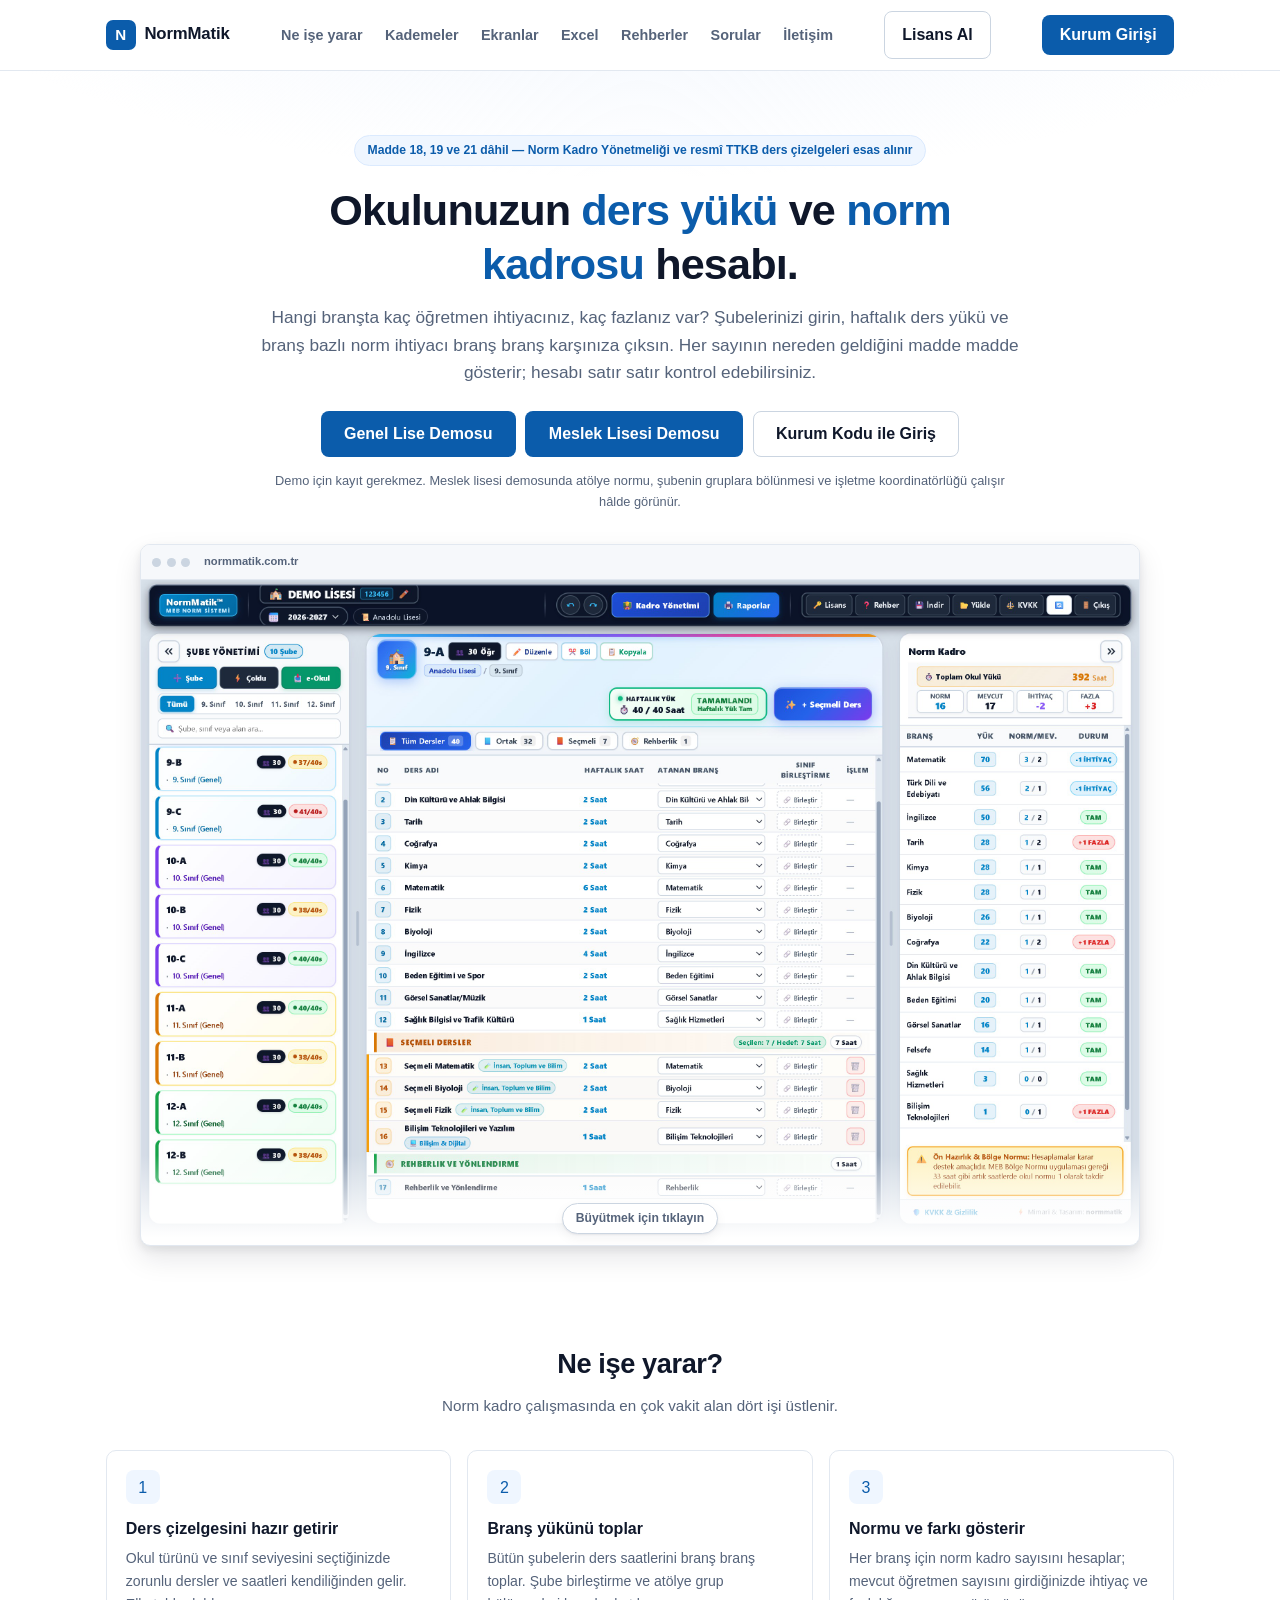
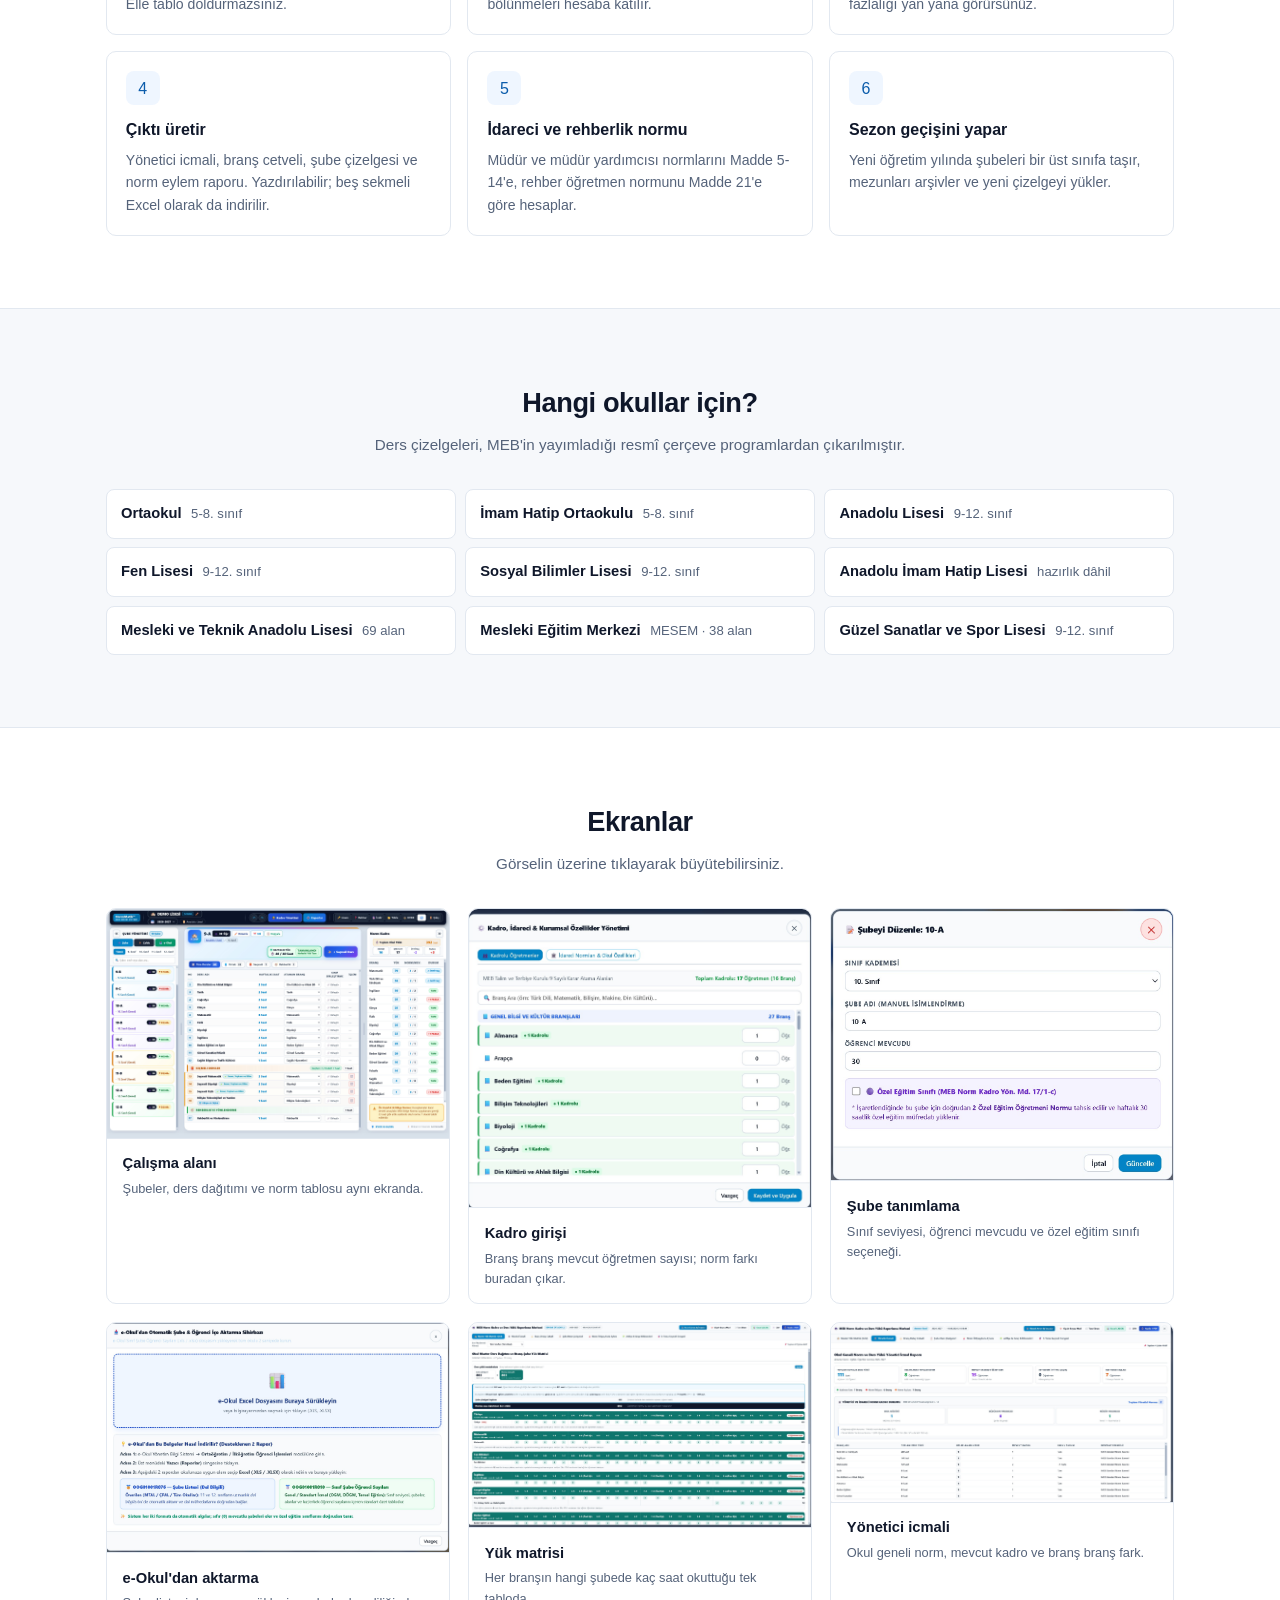
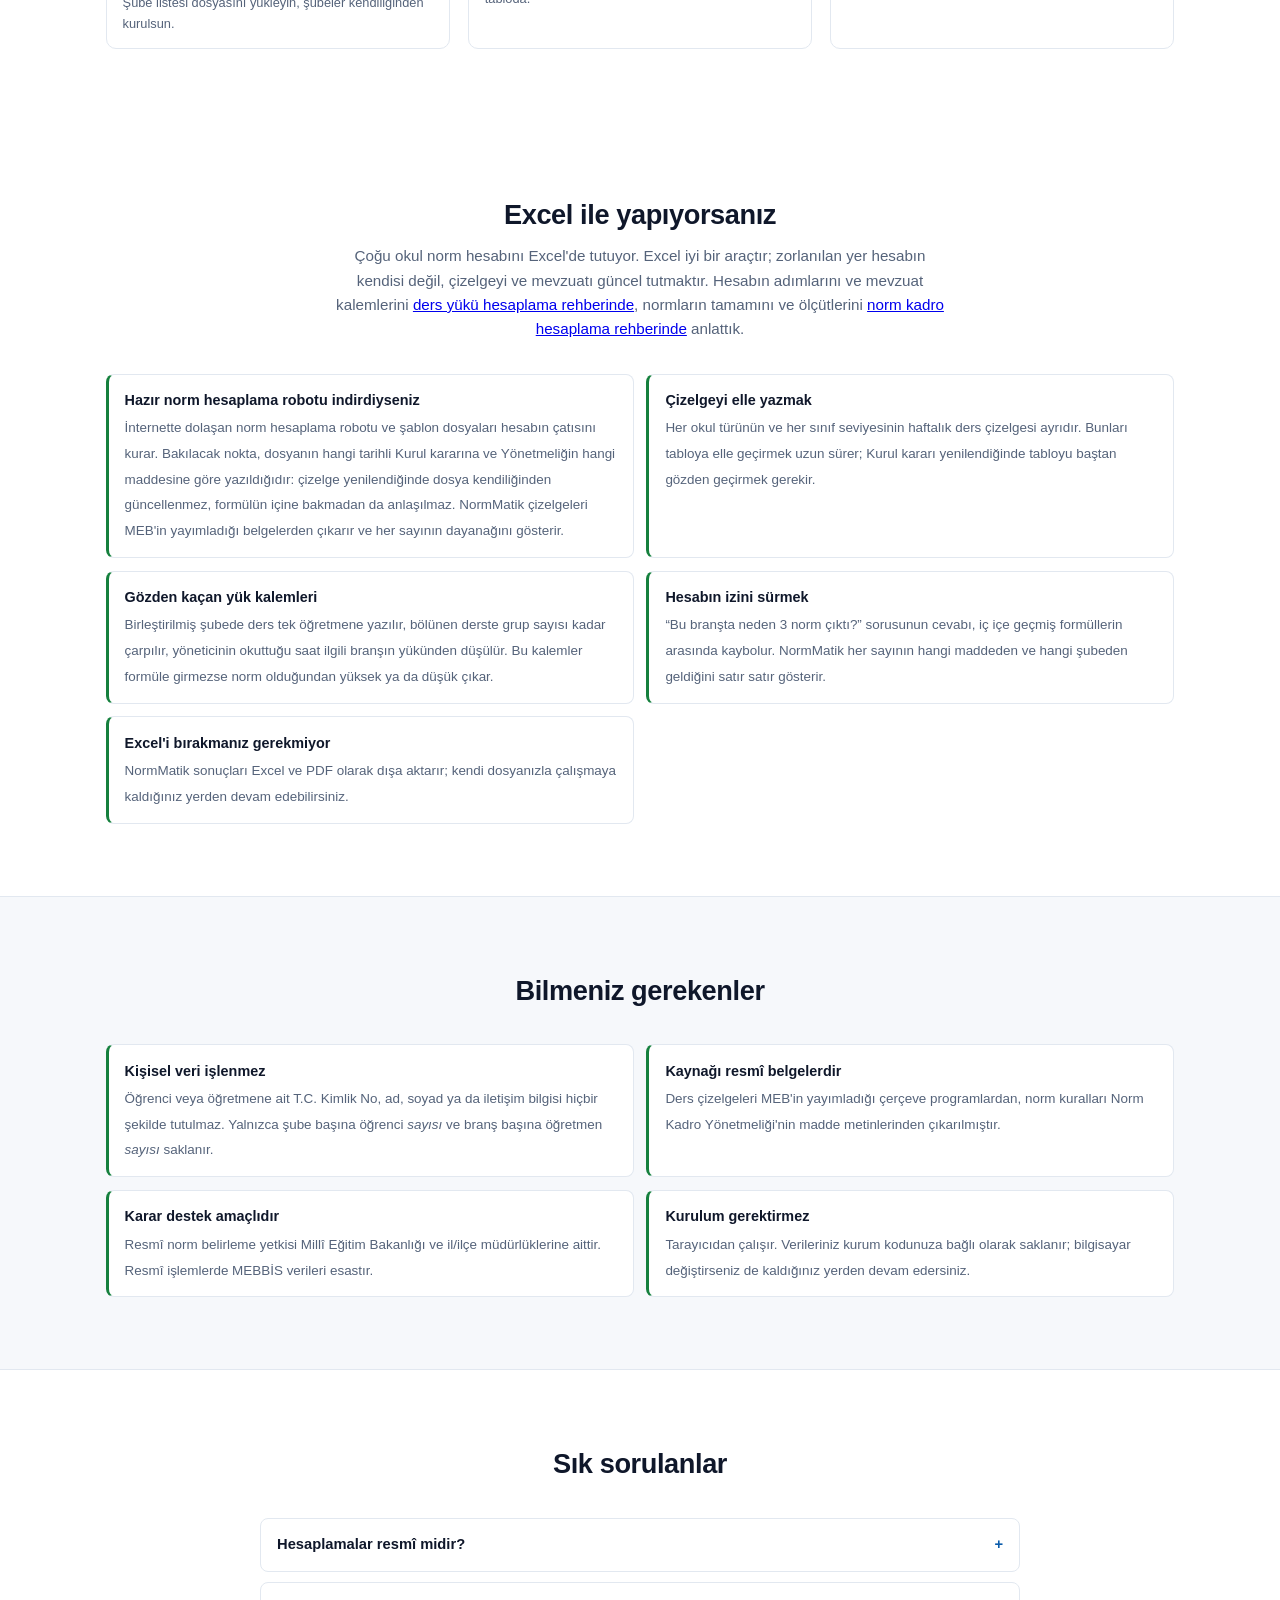
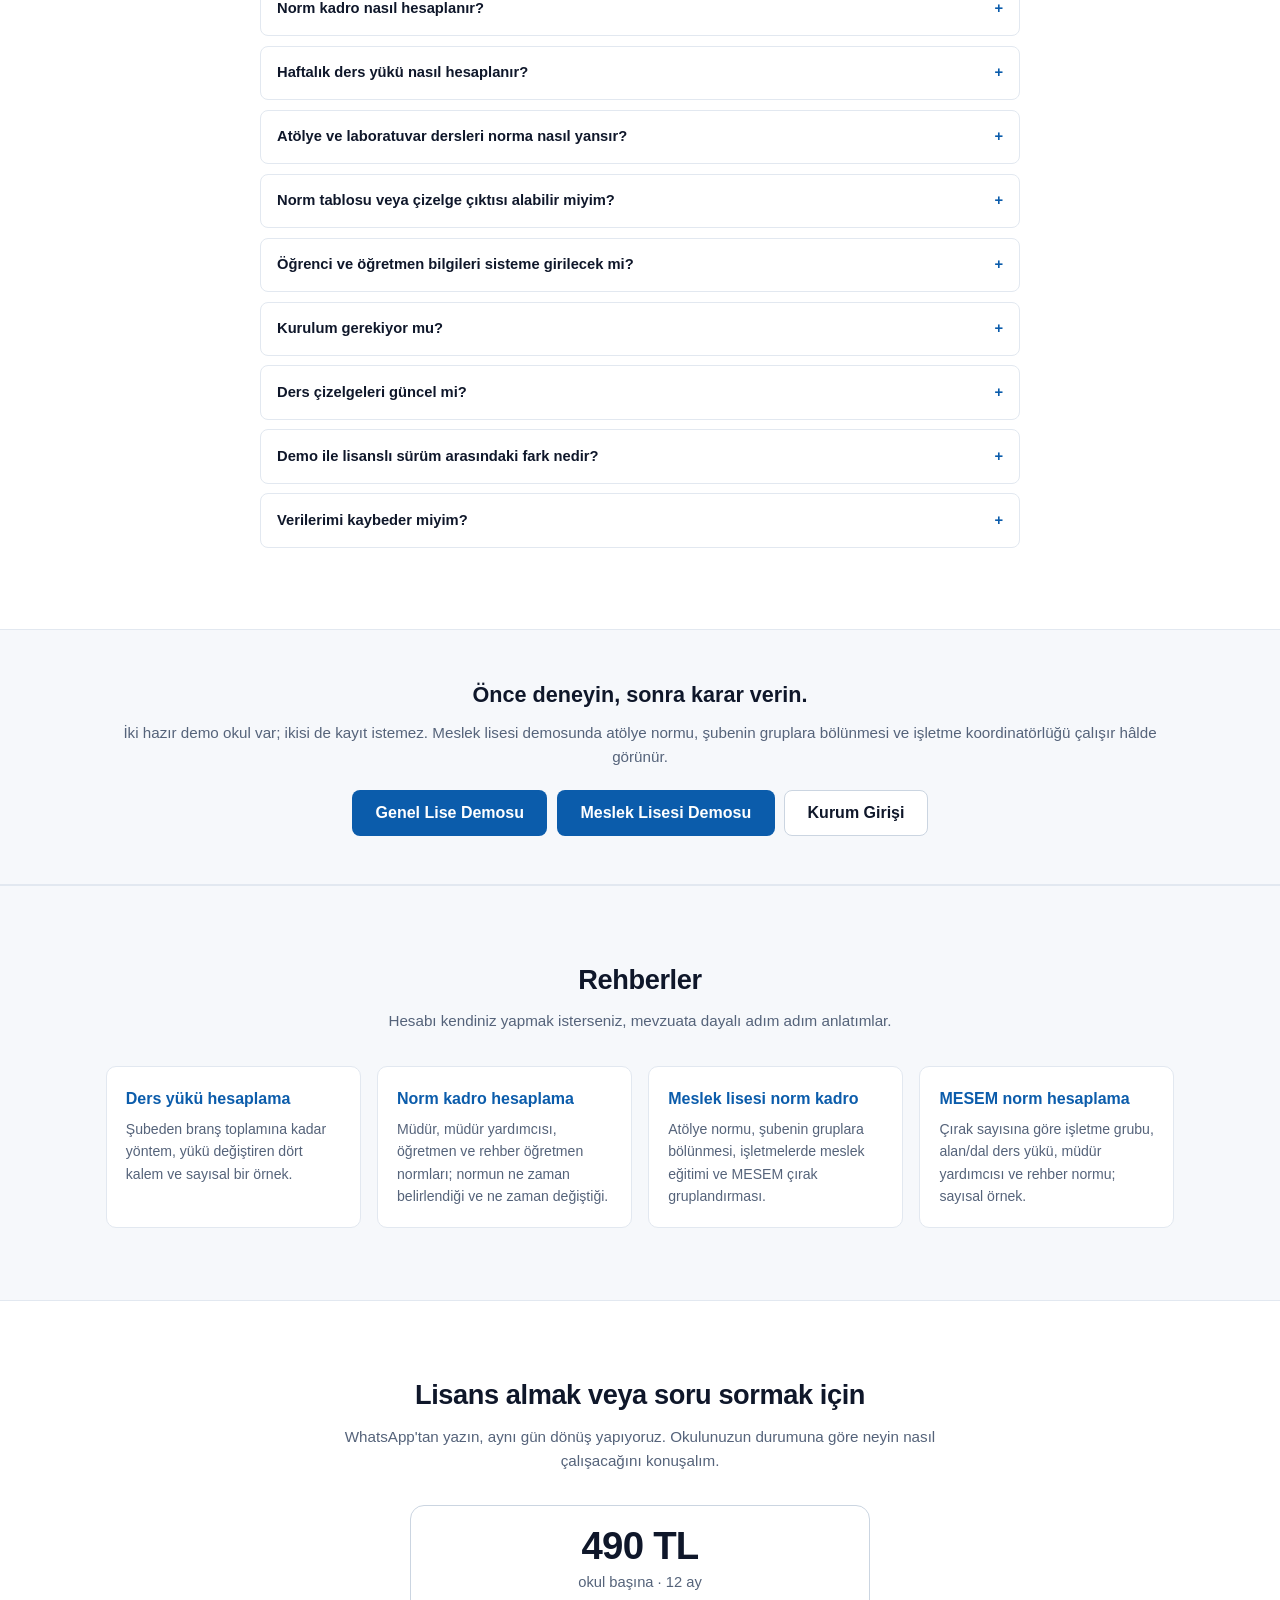
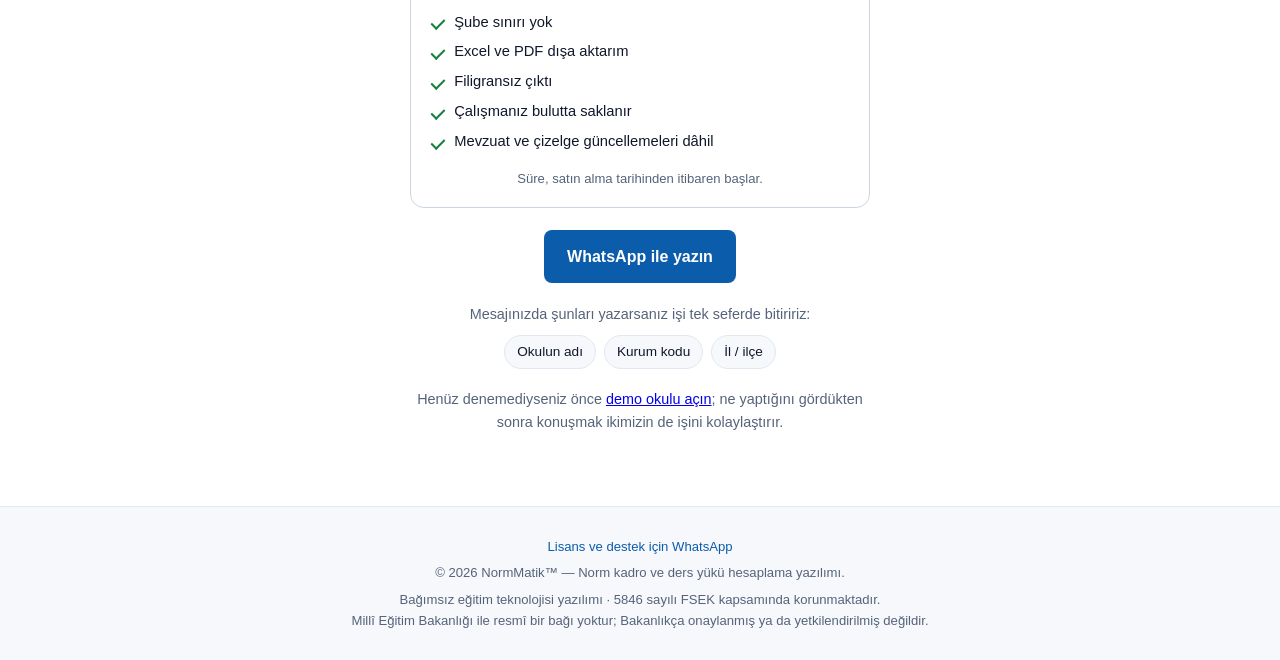
==== commit f0644973: "Guncelleme Co-Authored-By: Claude Opus 5 <noreply@anthropic.com>" ====
--- a/app.html
+++ b/app.html
@@ -17,7 +17,7 @@
          cikmasi icin. yonetim.html'de de ayni etiket var. -->
     <meta name="robots" content="noindex, nofollow">
     <meta name="description" content="MEB Norm Kadro ve Haftalık Ders Dağıtımı Çalışma Terminali">
-    <link rel="stylesheet" href="css/app.css?v=20261029_2314">
+    <link rel="stylesheet" href="css/app.css?v=20261117_1640">
     <!-- MARKA IKONU
          Google, arama sonucunda site adinin yanina bu ikonu koyar. Onceden
          burada bir `data:` URI (emoji) vardi; Google data URI favicon'lari
@@ -131,7 +131,7 @@
     <script src="js/xlsx.full.min.js"></script>
     
     <!-- ANA UYGULAMA PAKETİ -->
-    <script src="js/bundle.js?v=20261029_2314"></script>
+    <script src="js/bundle.js?v=20261117_1640"></script>
 
     <!-- GÜVENLİ OTURUM VE SAYFA YÖNETİCİSİ -->
     <script>
--- a/css/app.css
+++ b/css/app.css
@@ -7195,3 +7195,17 @@
     outline: 2px solid #f59e0b;
     outline-offset: 2px;
 }
+
+/* Çok programlı okulda seçmeli satırının kaynak etiketi (30.10.2026): AL · AMP · MESEM */
+.row-pool-tags {
+    margin-left: 0.5rem;
+    padding: 0.05rem 0.4rem;
+    font-size: 0.64rem;
+    font-weight: 800;
+    letter-spacing: 0.02em;
+    color: #475569;
+    background: #f1f5f9;
+    border: 1px solid #cbd5e1;
+    border-radius: 999px;
+    white-space: nowrap;
+}
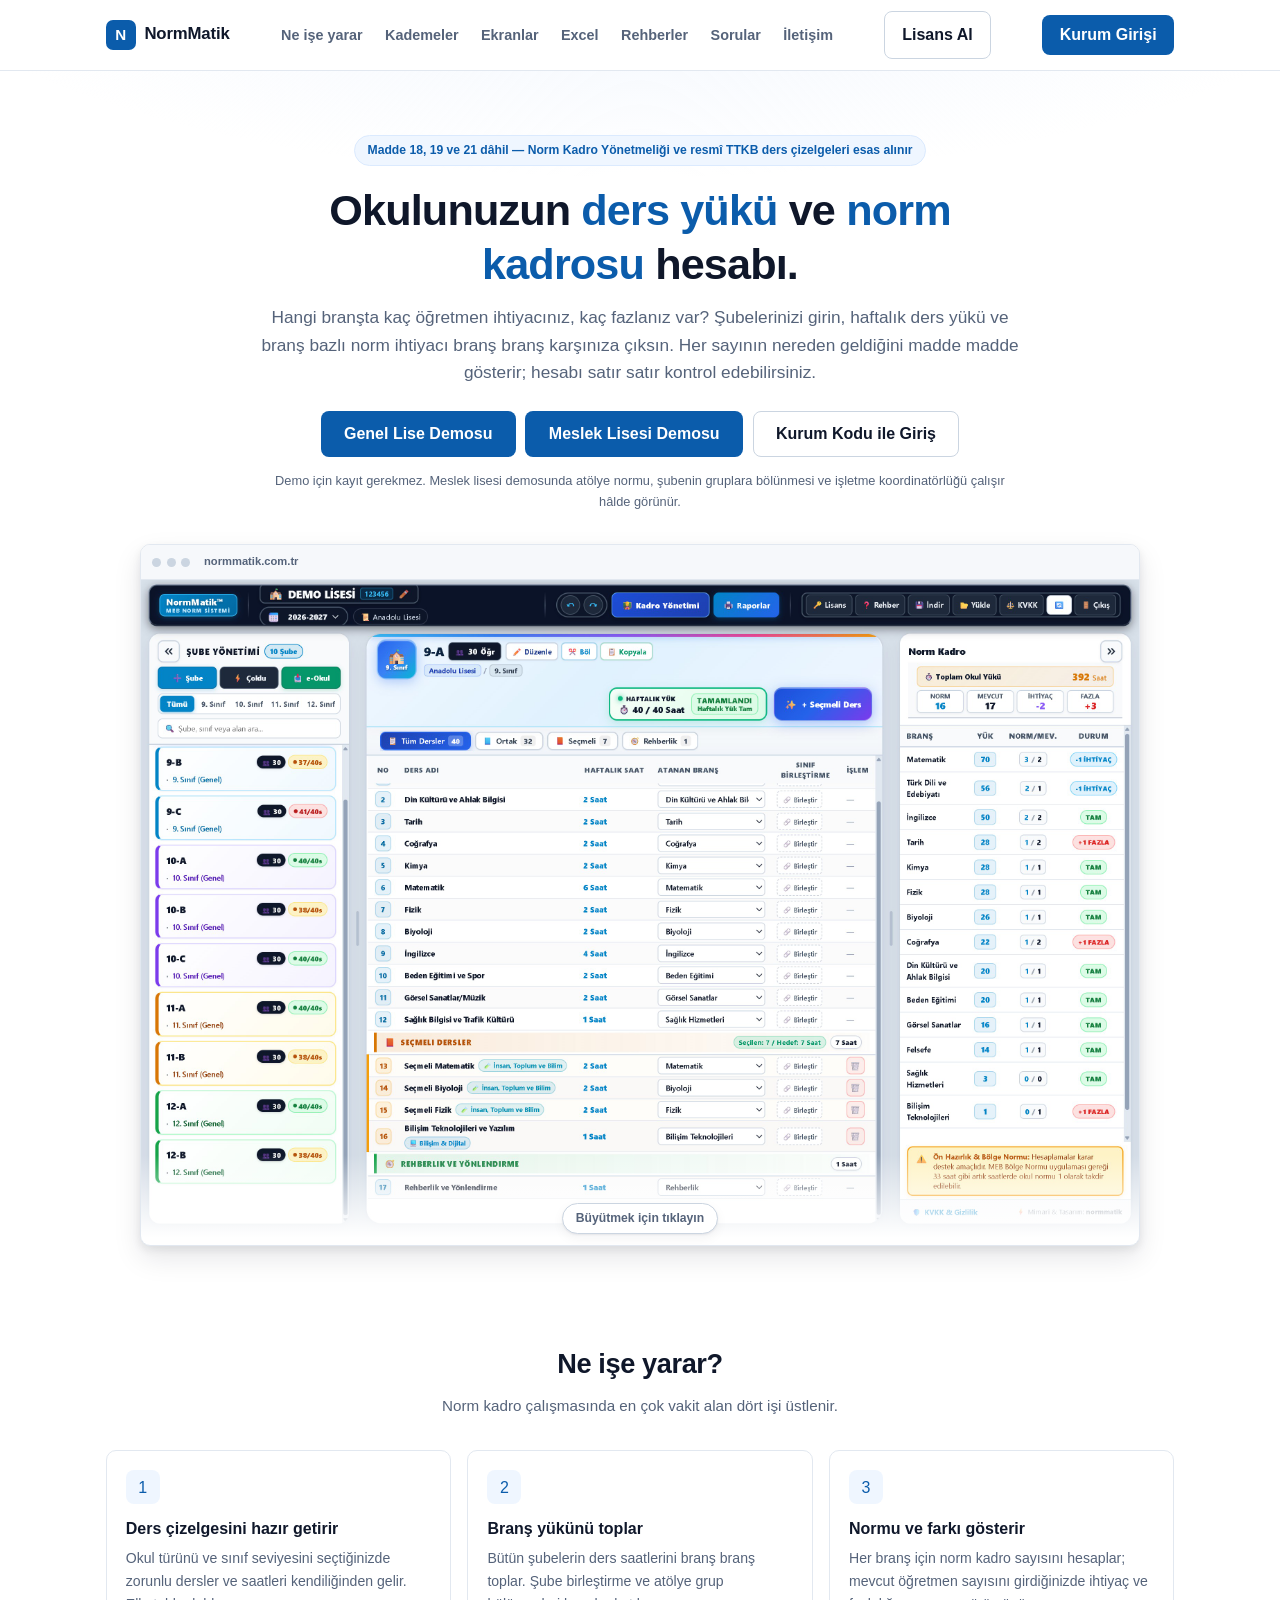
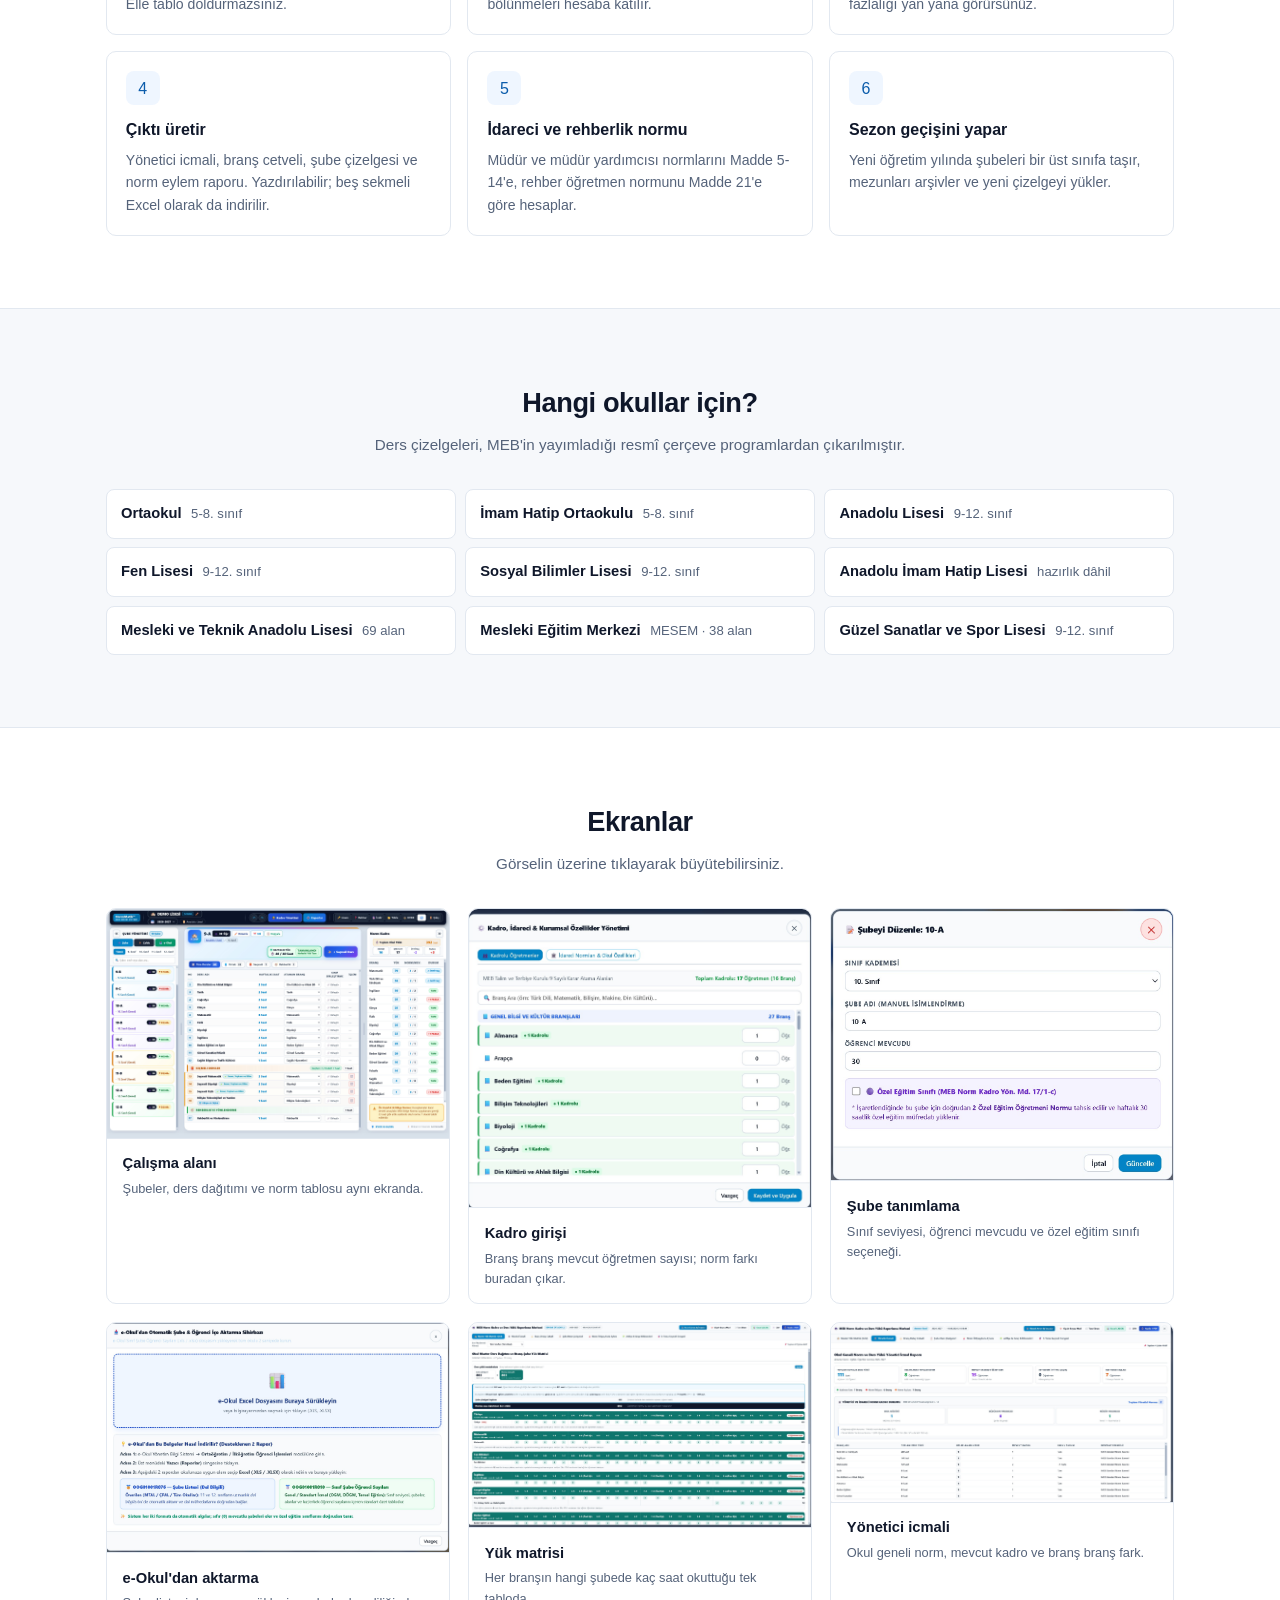
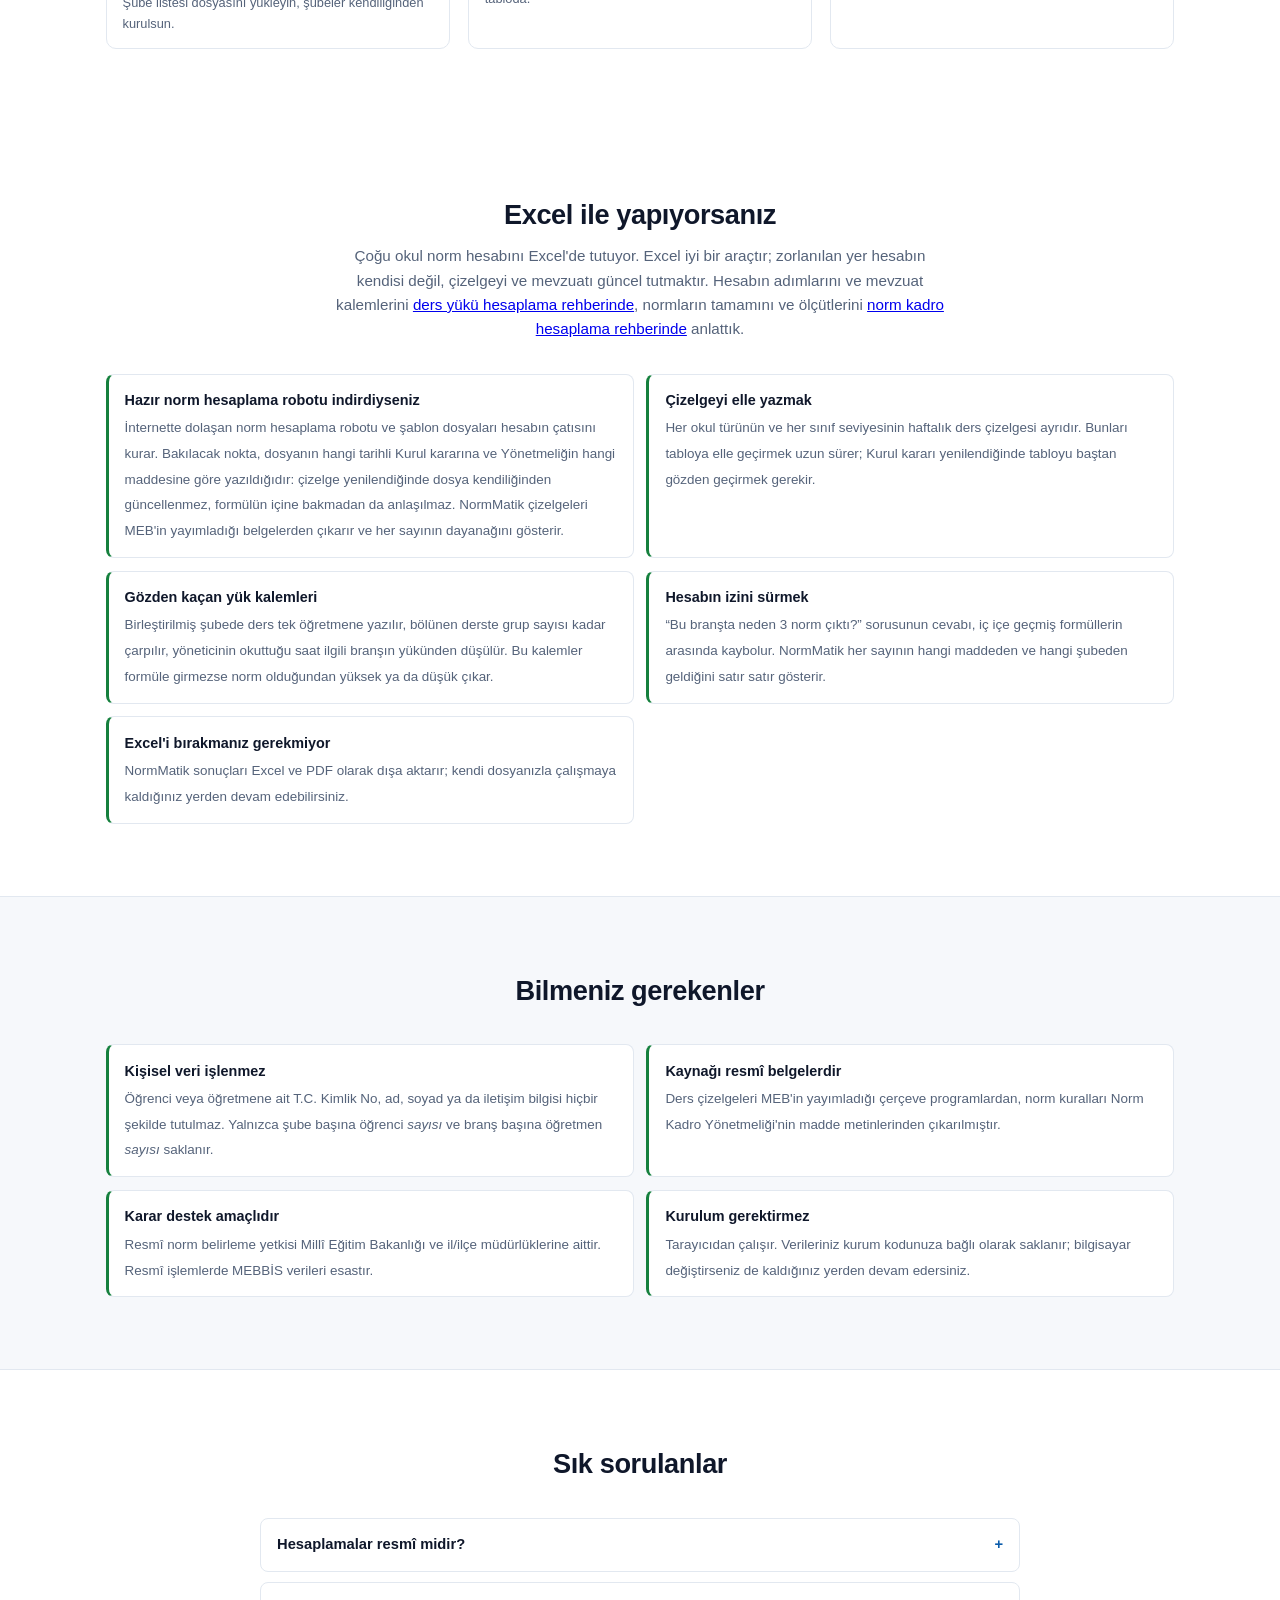
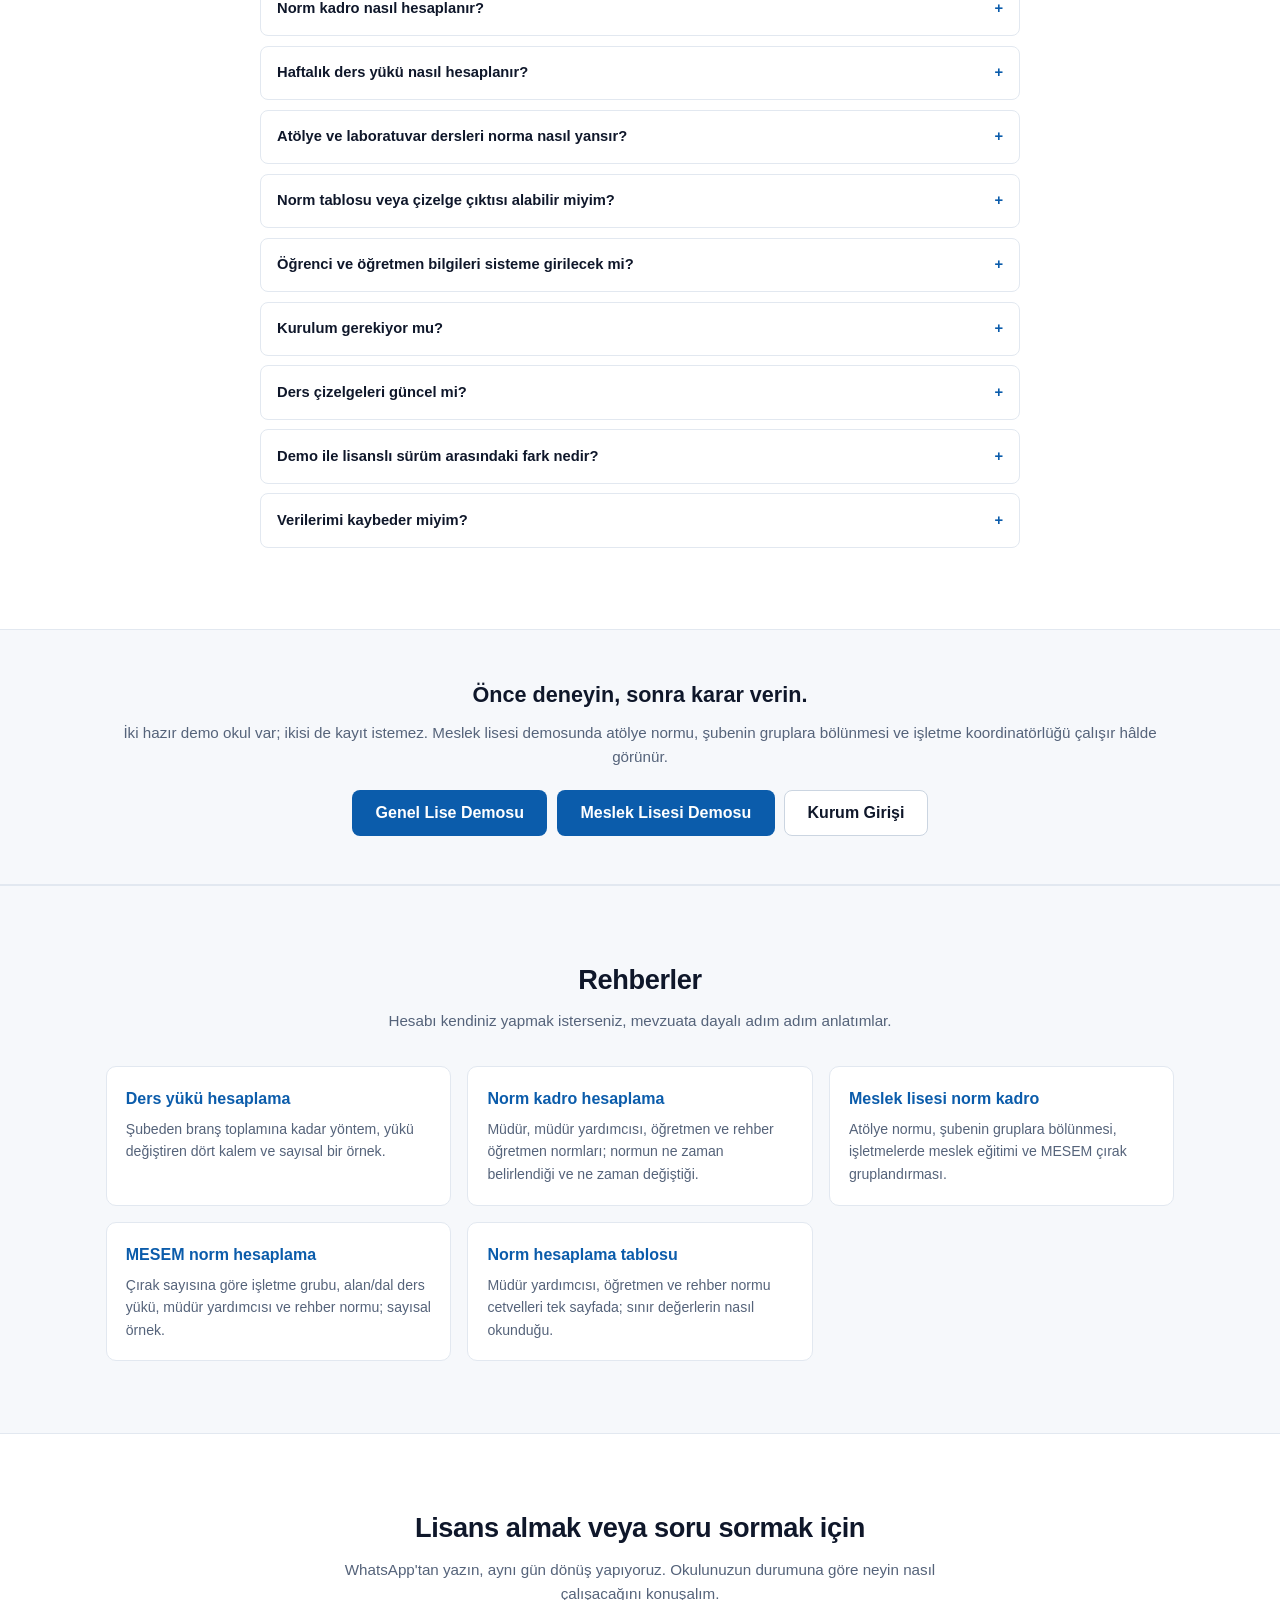
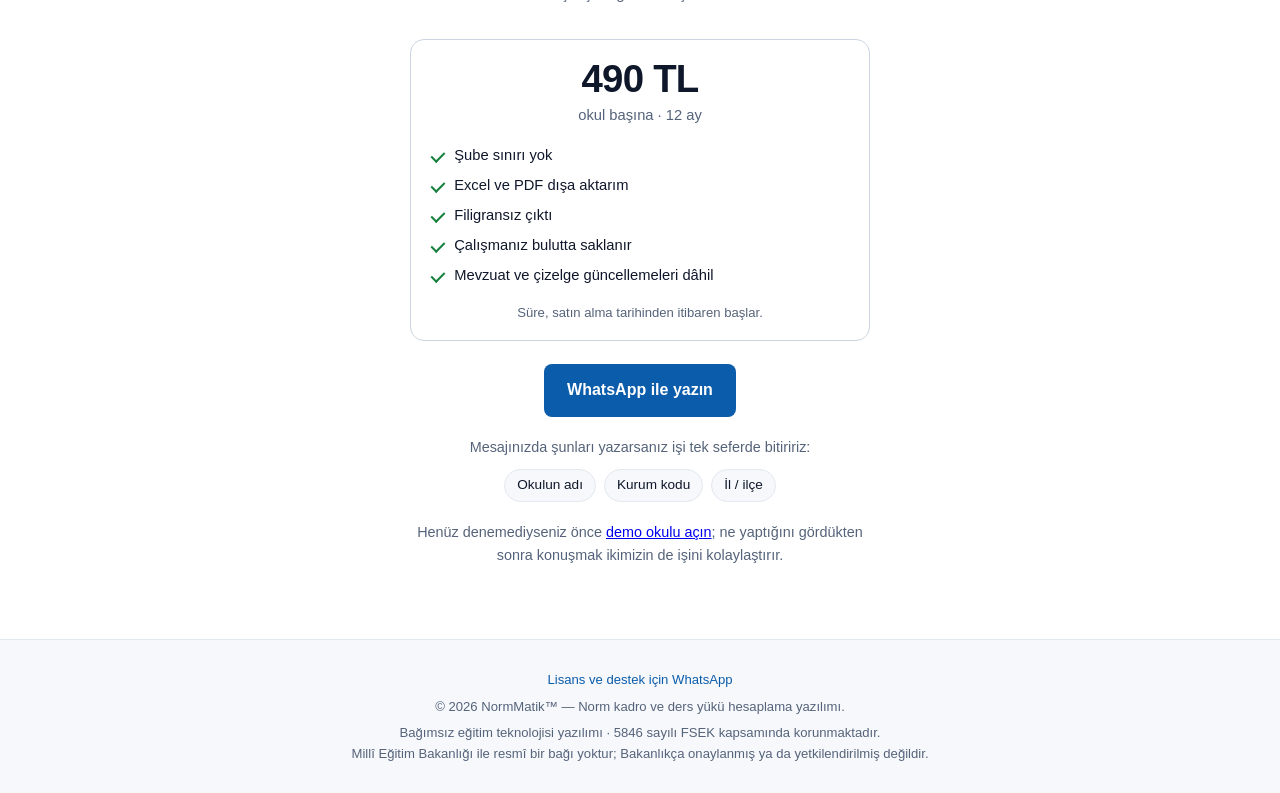
==== commit 4d4eb824: "Guncelleme Co-Authored-By: Claude Opus 5 <noreply@anthropic.com>" ====
--- a/app.html
+++ b/app.html
@@ -17,7 +17,7 @@
          cikmasi icin. yonetim.html'de de ayni etiket var. -->
     <meta name="robots" content="noindex, nofollow">
     <meta name="description" content="MEB Norm Kadro ve Haftalık Ders Dağıtımı Çalışma Terminali">
-    <link rel="stylesheet" href="css/app.css?v=20261117_1640">
+    <link rel="stylesheet" href="css/app.css?v=20261117_1702">
     <!-- MARKA IKONU
          Google, arama sonucunda site adinin yanina bu ikonu koyar. Onceden
          burada bir `data:` URI (emoji) vardi; Google data URI favicon'lari
@@ -131,7 +131,7 @@
     <script src="js/xlsx.full.min.js"></script>
     
     <!-- ANA UYGULAMA PAKETİ -->
-    <script src="js/bundle.js?v=20261117_1640"></script>
+    <script src="js/bundle.js?v=20261117_1702"></script>
 
     <!-- GÜVENLİ OTURUM VE SAYFA YÖNETİCİSİ -->
     <script>
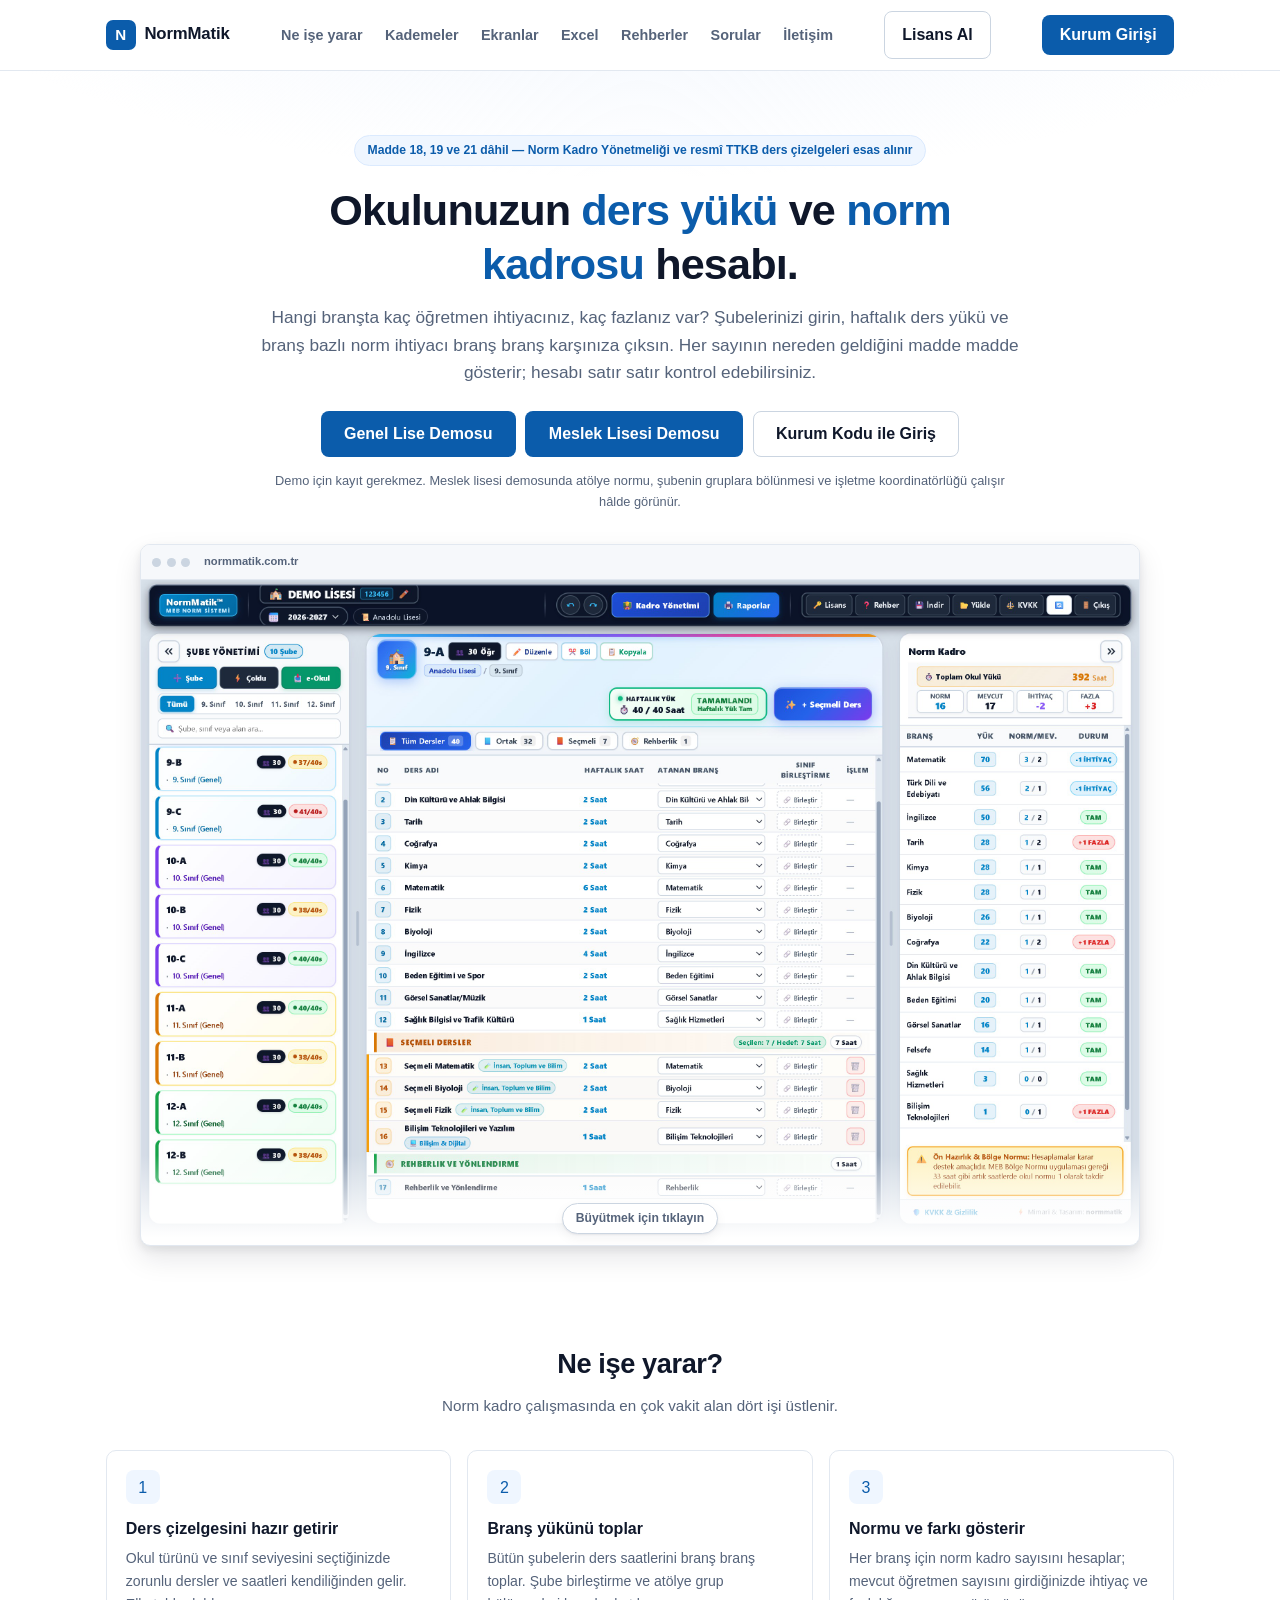
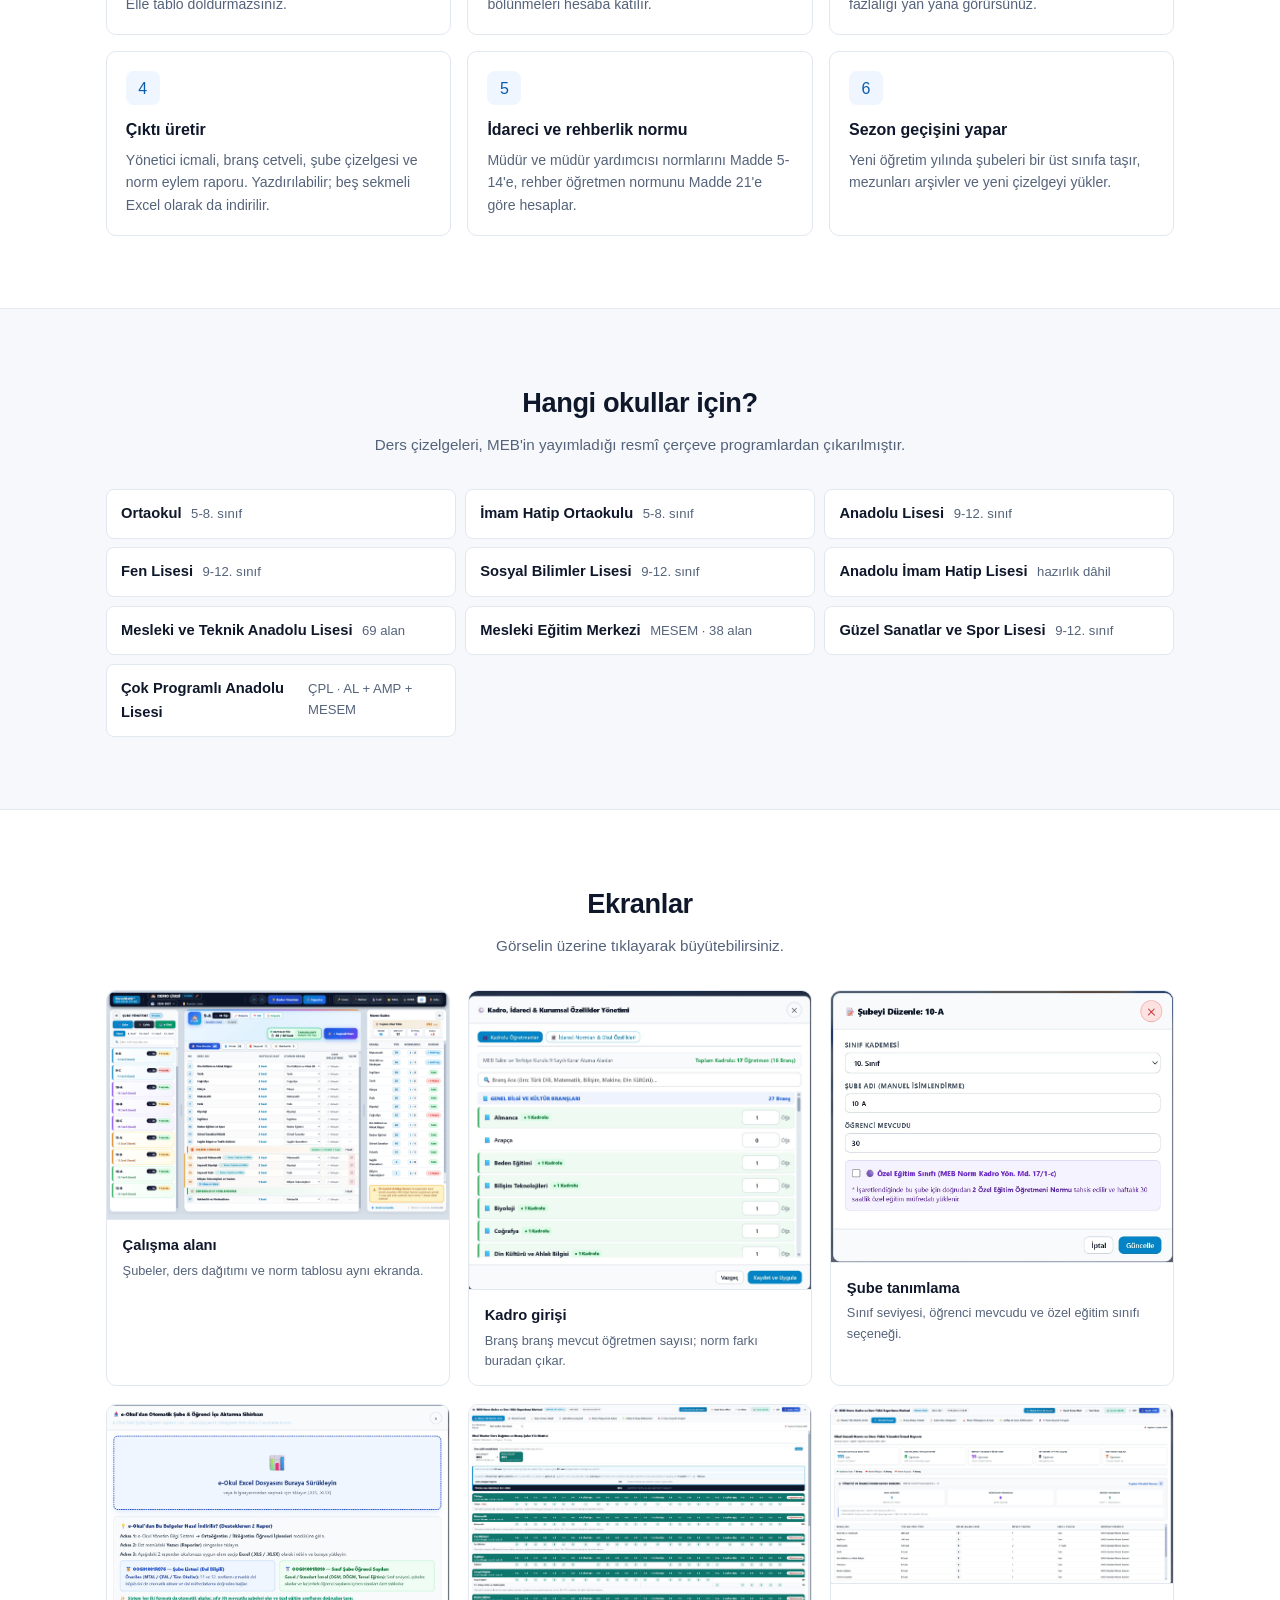
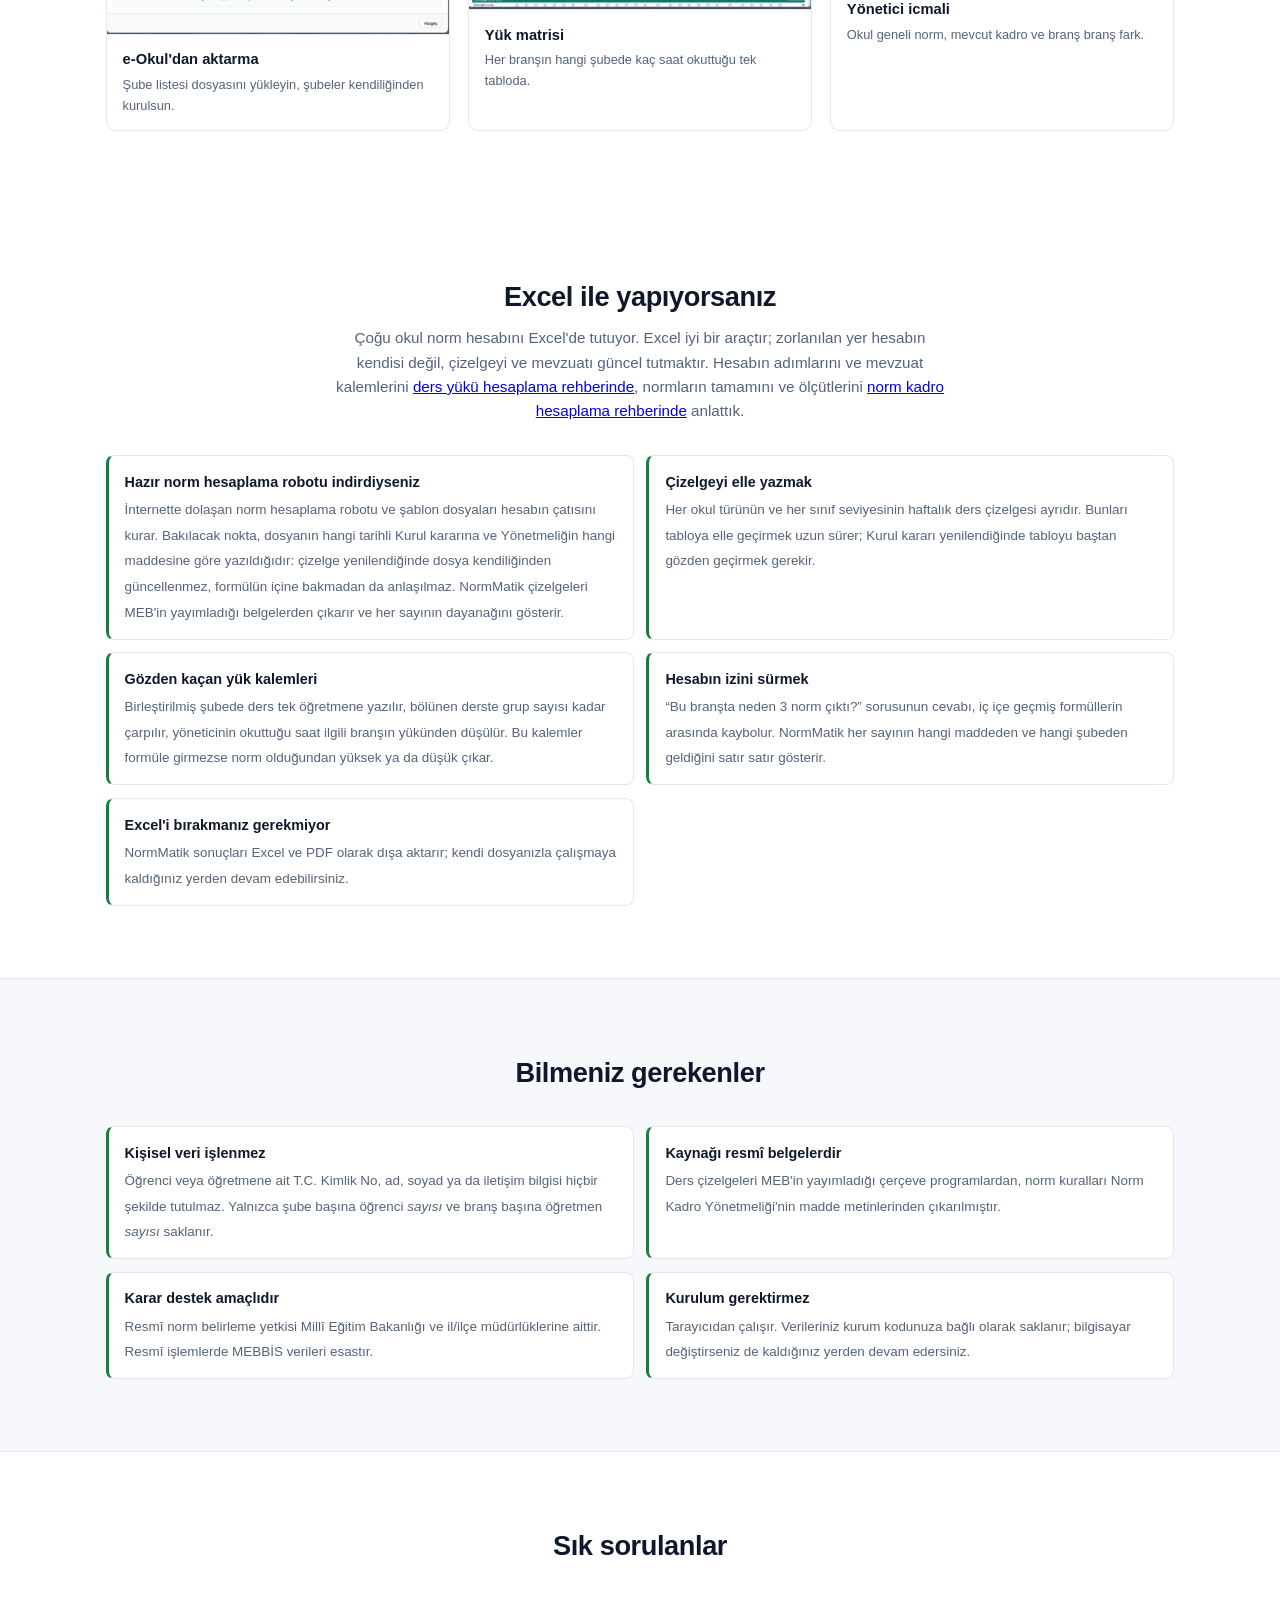
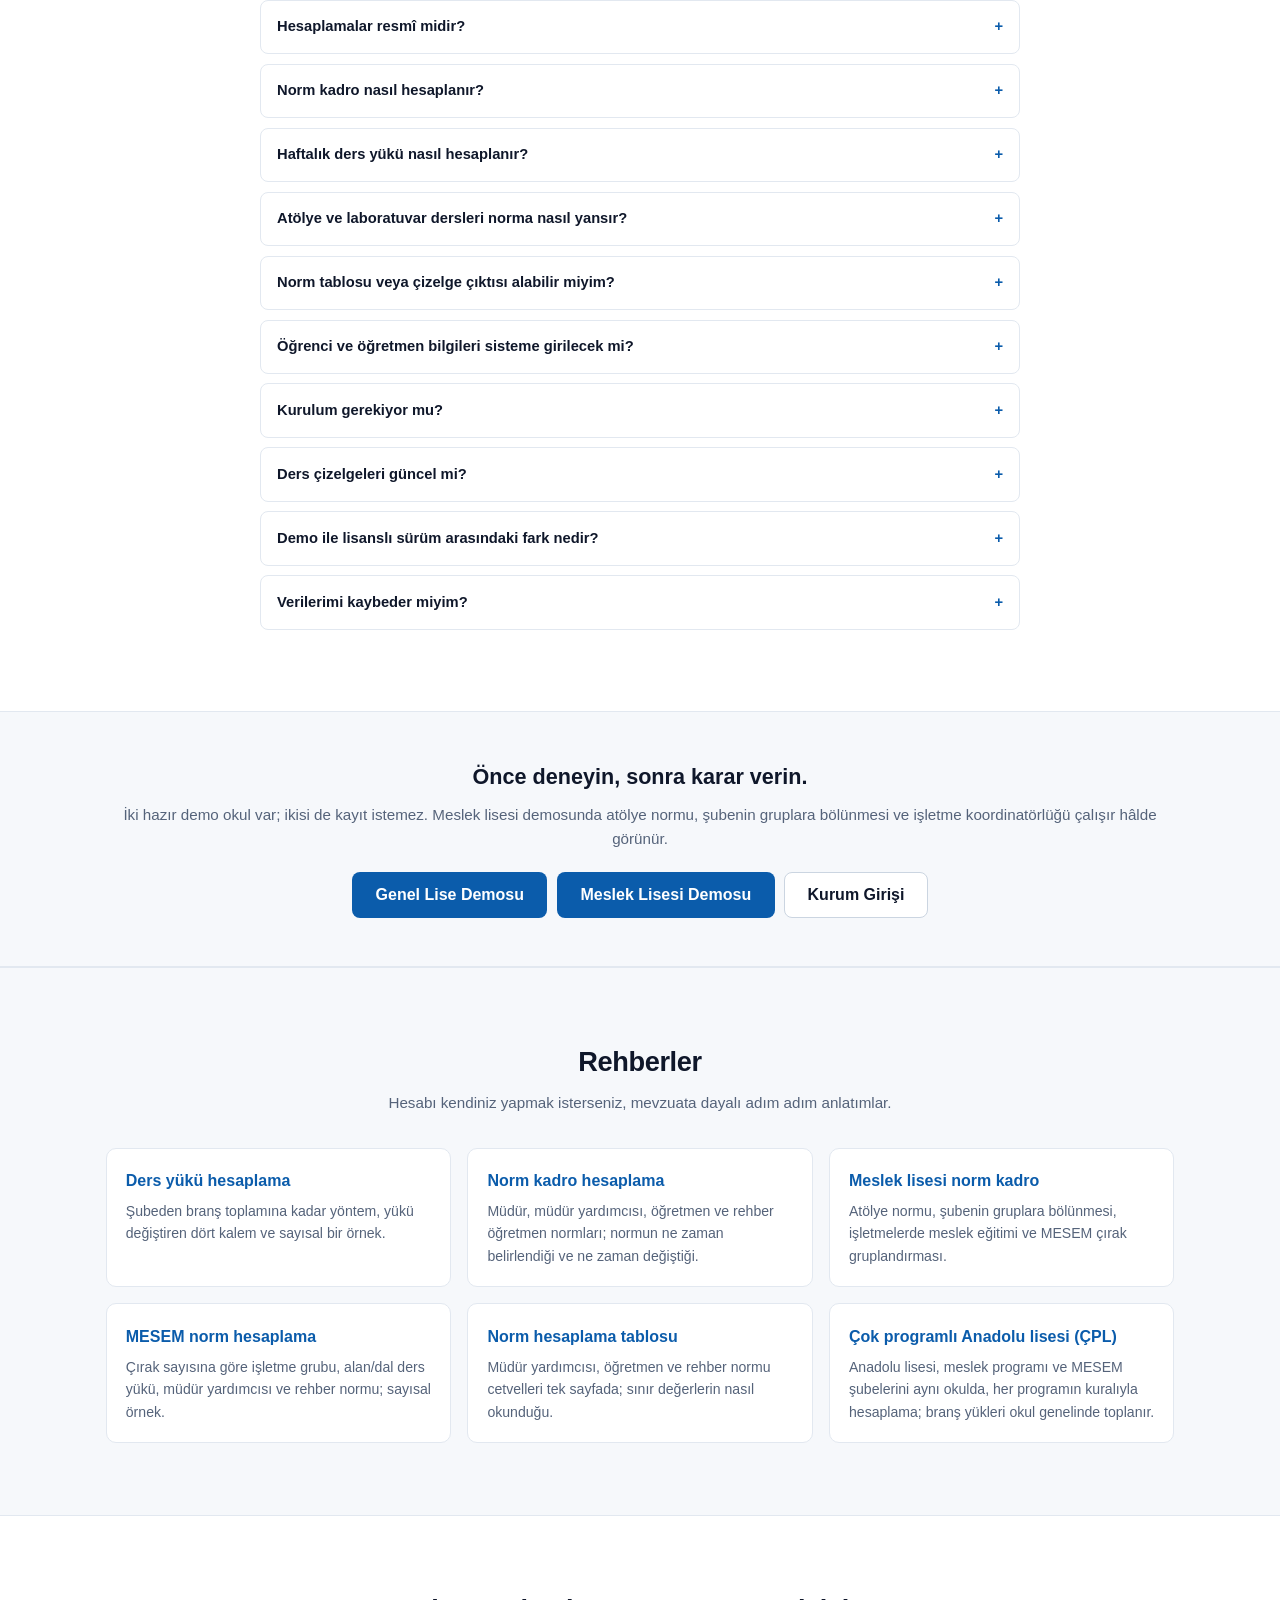
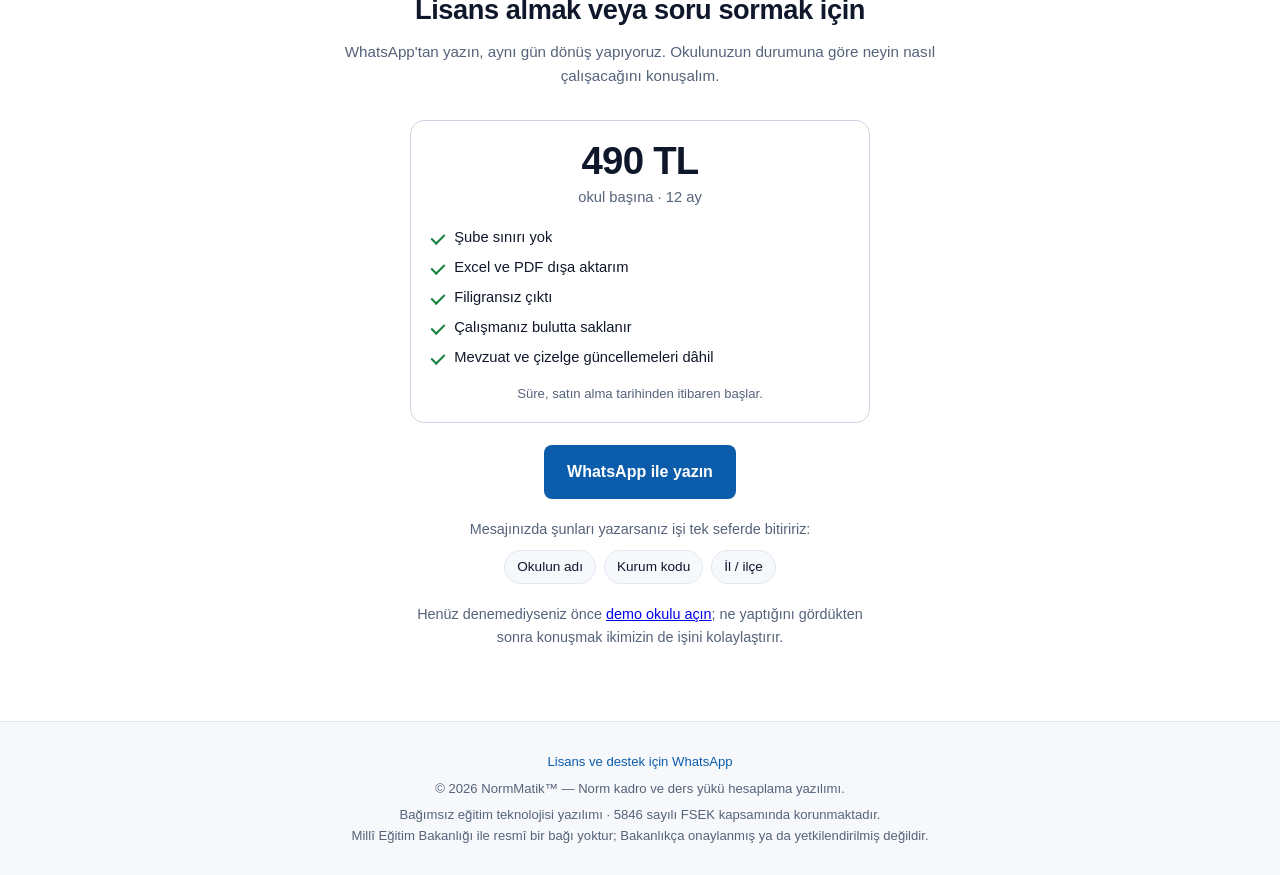
==== commit b801aec2: "Guncelleme Co-Authored-By: Claude Opus 5 <noreply@anthropic.com>" ====
--- a/app.html
+++ b/app.html
@@ -17,7 +17,7 @@
          cikmasi icin. yonetim.html'de de ayni etiket var. -->
     <meta name="robots" content="noindex, nofollow">
     <meta name="description" content="MEB Norm Kadro ve Haftalık Ders Dağıtımı Çalışma Terminali">
-    <link rel="stylesheet" href="css/app.css?v=20261117_1702">
+    <link rel="stylesheet" href="css/app.css?v=20261117_2013">
     <!-- MARKA IKONU
          Google, arama sonucunda site adinin yanina bu ikonu koyar. Onceden
          burada bir `data:` URI (emoji) vardi; Google data URI favicon'lari
@@ -131,7 +131,7 @@
     <script src="js/xlsx.full.min.js"></script>
     
     <!-- ANA UYGULAMA PAKETİ -->
-    <script src="js/bundle.js?v=20261117_1702"></script>
+    <script src="js/bundle.js?v=20261117_2013"></script>
 
     <!-- GÜVENLİ OTURUM VE SAYFA YÖNETİCİSİ -->
     <script>
